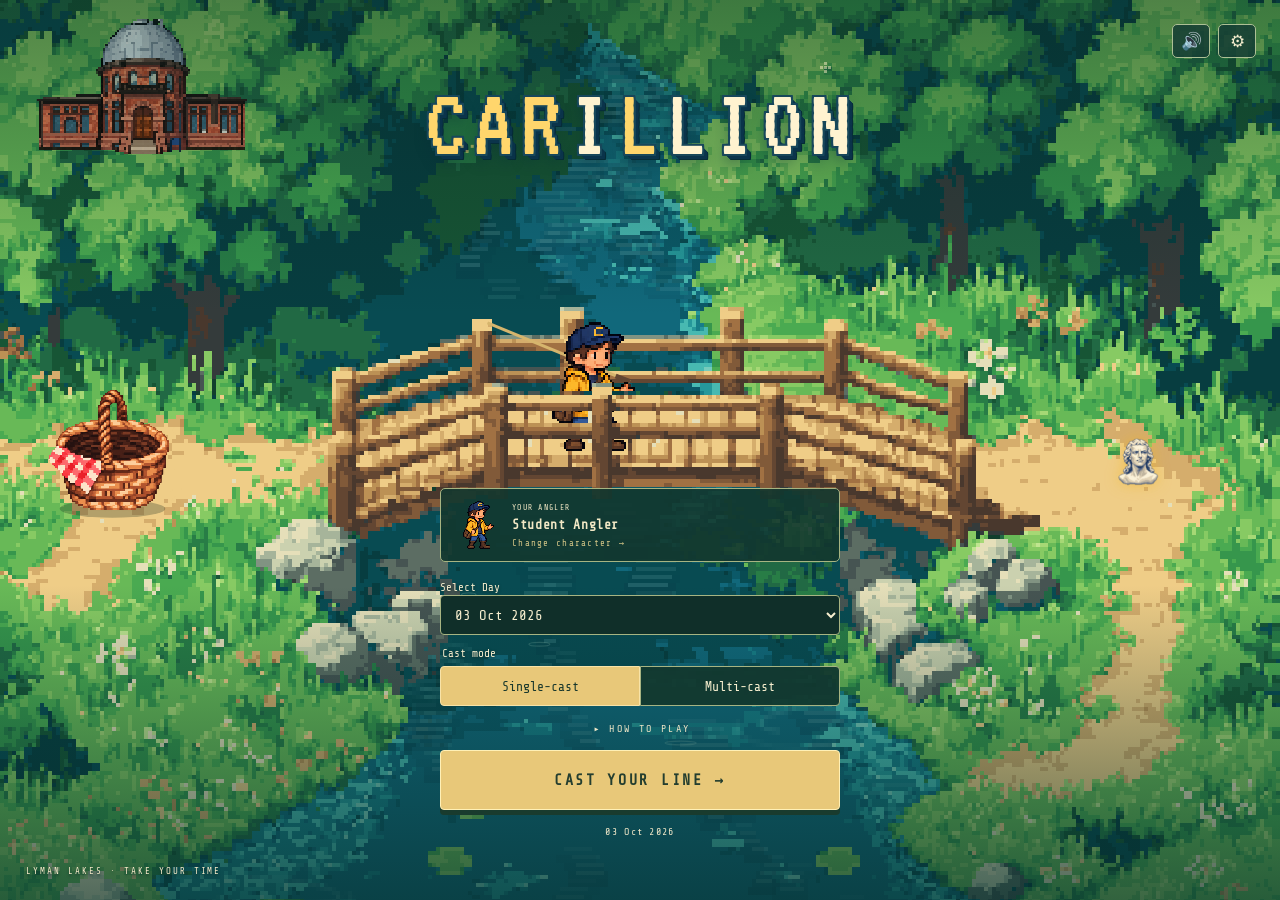
==== index.html @ 638fb5f3 "Add animated basket fishing flow This change reworks the fishing scene around bite timing, line tens" ====
<!doctype html>
<html lang="en">
<head>
<meta charset="utf-8"><meta name="viewport" content="width=device-width, initial-scale=1, interactive-widget=resizes-visual"><meta name="theme-color" content="#0B5091">
<title>CARILLION — the daily catch</title>
<link rel="stylesheet" href="game.css"><style>
.wordmark .carleton-letter{color:#F3B61D;text-shadow:5px 5px 0 #0B5091,-4px -3px 0 #0B5091,0 0 22px #F3B61D88}.wordmark .plain-letter{color:#f6f4e9;text-shadow:5px 5px 0 #0B5091,-4px -3px 0 #0B5091,0 0 16px #f6f4e955}
[data-rank=rank-10]{--rank-color:#8fa3c4}[data-rank=rank-15]{--rank-color:#ff9f43}[data-rank=rank-30]{--rank-color:#4de3ff}[data-rank=rank-60]{--rank-color:#ff5252}[data-rank=rank-85]{--rank-color:#9d7bff}[data-rank=rank-100]{--rank-color:#ffd166}[data-rank=rank-miss]{--rank-color:#3d4f6e}
#answerResult[data-rank] b,#answerResult[data-rank] strong{color:var(--rank-color);text-shadow:0 0 10px color-mix(in srgb,var(--rank-color) 40%,transparent)}.soft-fill[data-rank]{border-color:var(--rank-color)}.soft-fill[data-rank] b,.bank-answer[data-rank] em,.catch-points[data-rank]{color:var(--rank-color)}
.bearing [data-rank] b{color:var(--rank-color)}
.sinking-card{position:absolute;z-index:10;left:50%;top:29%;min-width:190px;max-width:min(70vw,380px);padding:15px 26px;background:linear-gradient(145deg,#13233bf8,#081425f8);border:2px solid var(--rank-color,#7feaff);box-shadow:5px 0 #07111f,-5px 0 #07111f,0 5px #07111f,0 -5px #07111f,0 0 18px color-mix(in srgb,var(--rank-color,#7feaff) 25%,transparent);color:var(--rank-color,#dff8ff);font-family:'VT323',monospace;font-size:clamp(25px,4vw,38px);line-height:1;text-align:center;letter-spacing:.06em;opacity:0;pointer-events:none;transform:translate(-50%,-25px);text-shadow:0 0 9px color-mix(in srgb,var(--rank-color,#7feaff) 45%,transparent)}.sinking-card:before{content:'';position:absolute;left:50%;bottom:100%;width:11px;height:11px;border:2px solid #b8e9fa99;border-radius:50%;box-shadow:-22px 20px 0 -2px #b8e9fa77,18px 30px 0 -3px #b8e9fa77,5px 53px 0 -2px #b8e9fa66,-15px 64px 0 -4px #b8e9fa66;animation:bubble-column 1.2s linear infinite}.sinking-card:after{content:'▼';font-size:.65em;margin-left:14px;vertical-align:12%}.sinking-card.sink{animation:answer-sinks var(--sink-duration,1.85s) cubic-bezier(.16,.7,.25,1) both}@keyframes answer-sinks{0%{opacity:0;transform:translate(-50%,-34px) scale(.94)}12%{opacity:1;transform:translate(-50%,-2px) scale(1)}75%{opacity:1;transform:translate(-50%,var(--sink-distance,34vh)) scale(.93)}100%{opacity:0;transform:translate(-50%,calc(var(--sink-distance,34vh) + 13vh)) scale(.86)}}@keyframes bubble-column{to{transform:translateY(-34px);opacity:.2}}
#gameUI{isolation:isolate}.hud-depth,.hud-score{background:linear-gradient(145deg,#102640ee,#07111fed);border-color:#2d5579;box-shadow:4px 0 #07111f,-4px 0 #07111f,0 4px #07111f,0 -4px #07111f,0 0 0 1px #4de3ff22}.hud-progress #steps{padding:4px 6px;background:#07111fa8;border:1px solid #203e5a}.hud-progress i{transition:background .25s,box-shadow .25s}.hud-progress i.done{box-shadow:0 0 9px #f3b61d88}.prompt-card{background:linear-gradient(145deg,#10243df5,#081321f5);border-color:#315473;box-shadow:6px 0 #07111f,-6px 0 #07111f,0 6px #07111f,0 -6px #07111f,0 0 0 1px #4de3ff22,0 14px 38px #02081299}.prompt-card:before{content:'';position:absolute;left:10%;right:10%;top:-2px;height:2px;background:linear-gradient(90deg,transparent,#4de3ff99,transparent)}.prompt-card:after{content:'';position:absolute;inset:0;pointer-events:none;background:repeating-linear-gradient(0deg,#ffffff05 0 1px,transparent 1px 4px)}.answer-dock{transition:opacity .22s ease,transform .22s ease}.answer-dock .answer input{transition:border-color .18s ease,box-shadow .18s ease}.answer-dock .answer input:focus{border-color:#4de3ff;box-shadow:0 5px #06101d,0 0 18px #4de3ff2b}.answer-dock .answer button,.descend-btn{transition:transform .15s ease,filter .15s ease,box-shadow .15s ease}.answer-dock .answer button:hover,.descend-btn:hover{filter:brightness(1.12);box-shadow:0 0 18px #4de3ff55}.answer-dock .answer button:active,.descend-btn:active{transform:translateY(3px)}.answer-result{filter:drop-shadow(0 12px 22px #020813aa)}
.descend-btn:active{transform:translate(-50%,3px)}.schiller-companion{position:absolute;z-index:80;left:72%;top:66%;width:48px;pointer-events:none;will-change:left,top,transform;transition:left 1.05s cubic-bezier(.18,.84,.22,1),top 1.05s cubic-bezier(.18,.84,.22,1),transform .22s ease;filter:drop-shadow(0 0 7px #f3b61d88)}.schiller-companion img{display:block;width:100%;height:auto;image-rendering:auto;animation:schiller-swim 2.4s ease-in-out infinite;transform-origin:center}.schiller-companion.darting{transition-duration:.56s;filter:drop-shadow(0 0 10px #4de3ffaa)}.schiller-companion.darting img{animation:schiller-dart .9s ease-out both}.schiller-companion.looping img{animation:schiller-loop 1.15s ease-in-out both}.schiller-companion.jetting img{animation:schiller-jet .9s ease-out both}@keyframes schiller-swim{0%,100%{transform:translateY(0) rotate(-4deg) scaleX(var(--schiller-facing,1))}25%{transform:translateY(-7px) rotate(2deg) scaleX(var(--schiller-facing,1)) scale(.96,1)}50%{transform:translateY(-2px) rotate(5deg) scaleX(var(--schiller-facing,1))}75%{transform:translateY(-9px) rotate(-2deg) scaleX(var(--schiller-facing,1)) scale(.97,1)}}@keyframes schiller-dart{0%{transform:translateX(0) scaleX(var(--schiller-facing,1)) rotate(0)}28%{transform:translateX(24px) scaleX(var(--schiller-facing,1)) rotate(7deg)}50%{transform:translateX(30px) scaleX(var(--schiller-facing,1)) scaleX(-1) rotate(-5deg)}78%{transform:translateX(-6px) scaleX(var(--schiller-facing,1)) scaleX(-1) rotate(3deg)}100%{transform:translateX(0) scaleX(var(--schiller-facing,1)) rotate(0)}}@keyframes schiller-loop{0%{transform:rotate(0) translateY(0) scale(1)}30%{transform:rotate(-140deg) translateY(-24px) scale(1.12)}60%{transform:rotate(-280deg) translateY(-10px) scale(1.16)}100%{transform:rotate(-360deg) translateY(0) scale(1)}}@keyframes schiller-jet{0%{transform:translateY(0) scale(1) rotate(0)}24%{transform:translateY(6px) scale(1.2,.76)}52%{transform:translateY(-34px) scale(.86,1.22) rotate(-7deg)}76%{transform:translateY(-14px) scale(1.04,.96) rotate(4deg)}100%{transform:translateY(0) scale(1) rotate(0)}}.depth-landing{position:absolute;z-index:36;inset:0;pointer-events:none;--line-y:48vh;--sink-to:30vh}.depth-landing .drop-line{position:absolute;left:50%;top:18vh;width:2px;height:calc(var(--line-y) - 18vh);background:linear-gradient(#bcecff33,var(--rank-color));transform-origin:top;opacity:.85}.depth-landing .landing-line{display:none;position:absolute;left:0;right:0;top:var(--line-y);height:2px;background:repeating-linear-gradient(90deg,var(--rank-color) 0 8px,transparent 8px 13px);box-shadow:0 0 13px color-mix(in srgb,var(--rank-color) 45%,transparent);transform-origin:center}.depth-landing .landing-line span{position:absolute;right:5%;bottom:8px;color:var(--rank-color);font-size:10px;letter-spacing:.2em;text-shadow:0 0 8px var(--rank-color)}.depth-landing .sinking-card{top:18vh;animation:none;opacity:0}.depth-landing.active .drop-line{animation:landing-drop-line 1.55s cubic-bezier(.42,0,.72,1) both}.depth-landing.active .landing-line{animation:landing-line-flash 1.75s ease-out both}.depth-landing.active .sinking-card{animation:landing-chip 1.55s cubic-bezier(.38,.02,.62,1) both}@keyframes landing-drop-line{0%{transform:scaleY(0);opacity:.15}82%,100%{transform:scaleY(1);opacity:.9}}@keyframes landing-chip{0%{opacity:0;transform:translate(-50%,-12px) rotate(-1.5deg) scale(.92)}10%{opacity:1;transform:translate(calc(-50% + 4px),4px) rotate(1deg) scale(1)}28%{transform:translate(calc(-50% - 7px),calc(var(--sink-to)*.22)) rotate(-1.2deg) scale(.995)}49%{transform:translate(calc(-50% + 6px),calc(var(--sink-to)*.48)) rotate(.8deg) scale(.985)}70%{transform:translate(calc(-50% - 3px),calc(var(--sink-to)*.72)) rotate(-.5deg) scale(.975)}88%{transform:translate(calc(-50% + 2px),calc(var(--sink-to) - 5px)) rotate(.25deg) scale(.968)}100%{opacity:1;transform:translate(-50%,var(--sink-to)) rotate(0) scale(.965)}}@keyframes landing-line-flash{0%,68%{opacity:.32;filter:brightness(1)}82%{opacity:1;filter:brightness(3)}100%{opacity:1;filter:brightness(1)}}@media(max-width:650px){.schiller-companion{width:40px}.depth-landing .landing-line span{right:3%;font-size:8px}}
</style><link rel="stylesheet" href="fishing.css?v=logo-3"></head>
<body><main class="game" id="game"><canvas class="pixel-scene" id="scene" aria-hidden="true"></canvas><svg class="campus-shore" id="campusShore" viewBox="0 0 1600 400" preserveAspectRatio="none" aria-hidden="true">
<defs><linearGradient id="stone" x2="0" y2="1"><stop stop-color="#c8c0ac"/><stop offset="1" stop-color="#8d8575"/></linearGradient><linearGradient id="brick" x2="0" y2="1"><stop stop-color="#80654c"/><stop offset="1" stop-color="#574235"/></linearGradient><linearGradient id="glass" x2="0" y2="1"><stop stop-color="#a8d2dc"/><stop offset="1" stop-color="#36586a"/></linearGradient></defs>
<!-- 1. Skinner Memorial Chapel, with the Carleton sign in front -->
<g id="skinner" stroke="#6d675d" stroke-width="3">
 <path fill="url(#stone)" d="M28 374V250h54V116h28V80h14V50h18v30h14v36h28v134h76v124z"/>
 <path fill="#a89f8c" d="M78 250h111v124H78zM184 278h76v96h-76z"/>
 <path fill="#817969" d="M82 116h18V91h10v25h54V91h10v25h18v30H82z"/>
 <path fill="#7d7463" d="M109 80h13V55h11v25h13v26h-37z"/>
 <path fill="#263d52" d="M104 158h22v75h-22zM142 158h22v75h-22zM113 286h34v88h-34zM45 286h20v56H45zM209 304h23v50h-23z"/>
 <path fill="#cfc7b6" d="M98 147h74v8H98zM23 368h244v9H23z"/>
 <path fill="none" d="M101 157q14-24 28 0M139 157q14-24 28 0M109 285q21-30 42 0"/>
</g>
<g id="carleton-sign" stroke="#8e887e" stroke-width="3">
 <path fill="#d7d2c6" d="M8 318h286v66H8z"/><path fill="#aaa397" d="M0 378h304v15H0z"/><path fill="#eeeae1" d="M20 330h262v38H20z"/>
 <text x="151" y="356" fill="#777a78" font-family="Georgia,serif" font-size="17" letter-spacing="2" text-anchor="middle">CARLETON COLLEGE</text>
</g>
<!-- 2. Goodsell Observatory: brick arches and paired domes -->
<g id="goodsell" stroke="#4d4036" stroke-width="3">
 <path fill="url(#brick)" d="M332 374V228h52V174h52v54h64v-78h64v78h34v146z"/>
 <path fill="#d8d0ba" d="M373 174q10-70 52 0zM492 150q14-94 64 0z"/>
 <path fill="#a9a18f" d="M381 163h46v11h-46zM500 139h56v11h-56z"/>
 <path fill="#2b4050" d="M354 272h26v67h-26zM402 270h28v69h-28zM469 264h30v75h-30zM525 252h26v87h-26z"/>
 <path fill="none" d="M351 271q16-30 32 0M399 269q17-31 34 0M466 263q18-33 36 0M522 251q16-31 32 0"/>
 <path fill="#c6bda7" d="M323 366h282v12H323zM345 226h226v9H345z"/>
</g>
<!-- 3. Lyman Lakes bridge -->
<g id="bridge" fill="none" stroke-linecap="square">
 <path stroke="#5b4c3e" stroke-width="18" d="M606 365Q780 260 960 365"/>
 <path stroke="#8b765f" stroke-width="6" d="M597 330Q780 214 969 330M598 365Q780 266 968 365"/>
 <path stroke="#6d5b49" stroke-width="5" d="M620 316l22 38m20-64 20 43m24-66 17 44m28-58 10 47m35-47-4 47m45-35-15 44m54-18-23 42m53-7-30 40"/>
 <path stroke="#40362e" stroke-width="12" d="M585 377h397M608 374v25M958 374v25"/>
</g>
<!-- 4. Goodhue Hall: low glass pavilion and rectangular residence wing, no spire -->
<g id="goodhue" stroke="#76766f" stroke-width="3">
 <path fill="#efeee7" d="M988 374V270h230v104z"/><path fill="#b8aa8c" d="M1218 374V210h126v164z"/>
 <path fill="#f7f5ec" d="M978 264h250v15H978z"/><path fill="#9b8e74" d="M1208 201h146v12h-146z"/>
 <g fill="url(#glass)"><path d="M1003 286h26v73h-26zM1043 286h26v73h-26zM1083 286h26v73h-26zM1123 286h26v73h-26zM1163 286h26v73h-26z"/></g>
 <g fill="none" stroke="#f0eee5" stroke-width="7"><path d="M995 280l21-25 21 25M1035 280l21-25 21 25M1075 280l21-25 21 25M1115 280l21-25 21 25M1155 280l21-25 21 25"/></g>
 <g fill="#385064"><path d="M1238 230h22v35h-22zM1281 230h22v35h-22zM1238 282h22v35h-22zM1281 282h22v35h-22zM1238 334h22v31h-22zM1281 334h22v31h-22z"/></g>
 <path fill="#d9d5c9" d="M972 368h382v12H972z"/>
</g>
<!-- 5. Cowling Arboretum -->
<g id="arb" stroke="#3f4435" stroke-width="5">
 <path fill="#405a3b" d="M1350 374v-92l22-28 18 12 17-44 29 19 24-61 34 36 23-29 24 40 29-22 30 45v124z"/>
 <path fill="#587347" d="M1340 300l33-61 30 22 28-72 32 37 30-82 39 73 26-43 36 78 26-17v139h-260z" opacity=".9"/>
 <path d="M1390 248v126M1457 206v168M1525 207v167M1570 250v124"/>
 <path fill="#2f4935" stroke="none" d="M1335 366h265v20h-265z"/>
</g>
</svg><div class="depth-guides" id="depthGuides" aria-hidden="true"><div class="depth-guide" data-meters="100" style="--guide-color:#8fa3c4"><span>NEW STUDENT · 10</span></div><div class="depth-guide" data-meters="150" style="--guide-color:#ff9f43"><span>QUIRKY · 15</span></div><div class="depth-guide" data-meters="300" style="--guide-color:#4de3ff"><span>CUM LAUDE · 30</span></div><div class="depth-guide" data-meters="600" style="--guide-color:#ff5252"><span>MAGNA CUM LAUDE · 60</span></div><div class="depth-guide" data-meters="850" style="--guide-color:#9d7bff"><span>SUMMA CUM LAUDE · 85</span></div><div class="depth-guide" data-meters="1000" style="--guide-color:#ffd166"><span>CARILLIONAIRE · 100</span></div></div><div class="schiller-companion" id="schillerCompanion" aria-hidden="true"><img src="assets/schiller-sprite.png" alt=""></div>
<div class="sky"><span class="sun"></span><span class="cloud"></span><span class="cloud c2"></span></div>
<div class="wordmark" role="img" aria-label="CARILLION"><span class="logo-type"><span class="logo-letter carleton-letter" data-letter="C" style="--letter:0" aria-hidden="true">C</span><span class="logo-letter carleton-letter" data-letter="A" style="--letter:1" aria-hidden="true">A</span><span class="logo-letter carleton-letter" data-letter="R" style="--letter:2" aria-hidden="true">R</span><span class="logo-letter plain-letter" data-letter="I" style="--letter:3" aria-hidden="true">I</span><span class="logo-letter carleton-letter" data-letter="L" style="--letter:4" aria-hidden="true">L</span><span class="logo-letter plain-letter" data-letter="L" style="--letter:5" aria-hidden="true">L</span><span class="logo-letter plain-letter" data-letter="I" style="--letter:6" aria-hidden="true">I</span><span class="logo-letter plain-letter" data-letter="O" style="--letter:7" aria-hidden="true">O</span><span class="logo-letter plain-letter" data-letter="N" style="--letter:8" aria-hidden="true">N</span></span></div>
<div class="horizon"></div><div class="boat"></div><div class="water"><div class="waterline"></div><i class="fish f1"></i><i class="fish f2"></i><i class="fish f3"></i><div class="depth-ruler"></div></div><div class="krill" id="krill">♆</div><div class="depth-label"><b>DEPTH</b><br><span id="depth">0m</span><br><span id="zone">SURFACE</span><br><br><b>SCORE</b><br><span id="score">0</span></div>
<div class="controls-top"><div class="icon-stack"><button class="icon" id="soundBtn" aria-label="Toggle sound">🔊</button><button class="icon" data-modal="settings" aria-label="Open settings">⚙</button></div></div>

<section id="gameUI" class="hidden" aria-live="polite"><div class="hud"><div class="hud-depth"><small>FISH</small><b id="hudDepth">0m</b></div><div class="hud-progress"><div id="steps"></div><small id="stepLabel">PROMPT 1 OF 7</small></div><div class="hud-score"><small>SCORE</small><b id="hudScore">0</b></div></div><div class="prompt-card"><small id="promptIndex">PROMPT 1 OF 7</small><p id="promptText"></p><div class="rarity">Rarity is revealed when your fish breaks the surface.</div></div><div class="depth-landing hidden" id="depthLanding"><i class="drop-line"></i><div class="landing-line"><span id="landingTier"></span></div><div class="sinking-card" id="sinkingCard"></div></div><div class="answer-result hidden" id="answerResult"><div class="bubble-pop"><i></i><i></i><i></i></div><b id="answerTier"></b><p id="acceptedAnswer"></p><strong id="answerPoints"></strong><small id="answerNote"></small></div><div class="soft-fill hidden" id="softFill"></div><div class="input-feedback hidden" id="inputFeedback"></div><div class="descend-note hidden" id="descendNote">DESCENDING…</div><div class="answer-dock" id="answer-dock"><div class="timer-dial"><span id="countdown">25</span></div><form class="answer" id="answerForm"><input id="answerInput" autocomplete="off" placeholder="Type one answer…" maxlength="40" required><button>CAST</button></form></div><button class="descend-btn hidden" id="descendBtn">DESCEND ▼</button></section>
<section class="summary-screen hidden" id="summaryScreen" aria-label="Dive summary"><div class="summary-wrap"><header class="summary-head"><div><div class="summary-brand">CARILLION</div><small class="summary-kicker" id="summaryDive">DAILY DIVE COMPLETE</small><div class="summary-total" id="summaryScore">0</div><div class="summary-depth" id="summaryDepth">0m</div></div><div class="score-position"><small>YOUR SCORE · OUT OF THE CURATED SET MAXIMUM</small><div class="score-track"><i id="scoreTrackFill" style="width:0%"></i></div><small id="scorePositionText">0 / 700 points</small></div></header><section class="summary-section"><h2>THE BEARING</h2><div class="bearing"><span><b>0–150m</b>New Student</span><span><b>151–250m</b>Cum Laude</span><span><b>251–350m</b>Rare</span><span><b>351–449m</b>Summa Cum Laude</span><span><b>450m+</b>Carillionaire</span></div></section><section class="summary-section"><h2>THE CATCH · TAP A ROUND FOR EVERY ANSWER</h2><div class="catch-list" id="catchList"></div></section><div class="summary-actions"><button id="playAgain">FISH AGAIN</button></div></div></section><section class="bottom" id="home"><button class="how" id="howBtn">▸ HOW TO PLAY</button><a class="privacy" href="#" data-toast="Privacy choices">Privacy</a><button class="begin" id="begin">CAST YOUR LINE →</button><div class="bottomrow"><span>DAILY CATCH № 74</span><div class="bottomnav"></div></div></section>
<div class="modal" id="modal"><section class="dialog"><button class="close" id="close" aria-label="Close">×</button><div id="dialogContent"></div></section></div><div class="toast" id="toast"></div>
<div class="fishing-caption">LYMAN LAKES · TAKE YOUR TIME</div></main><script src="questions-days.js?v=days-1"></script>
<script src="game-core.js"></script>
<script src="game-ui.js"></script><script src="fishing-sprites.js?v=bridge-5"></script><script src="fishing.js?v=bridge-2"></script><script src="fishing-game.js?v=days-1"></script></body></html>
---- game.css ----
@import url('https://fonts.googleapis.com/css2?family=Share+Tech+Mono&family=VT323&display=swap');
:root{--night:#07111f;--deep:#0b1b32;--ocean:#0B5091;--ice:#F3B61D;--pink:#0B5091;--white:#f6f4e9;--muted:#a6b6ca;--carleton-blue:#0B5091;--carleton-maize:#F3B61D}*{box-sizing:border-box}html,body{height:100%;margin:0}body{overflow:hidden;background:var(--night);color:var(--white);font-family:'Share Tech Mono',monospace;letter-spacing:.08em}.game{height:100dvh;min-height:620px;position:relative;overflow:hidden;background:linear-gradient(#9edcf0 0%,#d0f4f8 54%,#f3fbf8 57%,#234c78 58%,#102d51 75%,#091629 100%)}.sky{position:absolute;inset:0 0 43%;overflow:hidden;background:linear-gradient(180deg,#77c2dc 0%,#bdeaf2 86%,#eff9f7 100%)}.sky:after{content:"";position:absolute;inset:0;background:repeating-linear-gradient(0deg,#163b5a12 0 1px,transparent 1px 4px);pointer-events:none}.sun{position:absolute;width:76px;height:76px;border-radius:50%;top:24%;right:15%;background:#ffe6a2;box-shadow:0 0 25px #ffe6a288,0 0 0 12px #ffe6a222}.cloud{position:absolute;width:150px;height:34px;background:#f7ffff;top:36%;left:12%;opacity:.92;image-rendering:pixelated;filter:drop-shadow(18px -17px 0 #fff) drop-shadow(45px 3px 0 #f9ffff)}.cloud.c2{left:auto;right:5%;top:56%;transform:scale(.65)}.wordmark{position:absolute;z-index:2;top:20%;width:100%;text-align:center;font-family:'VT323',monospace;font-size:clamp(68px,12vw,124px);line-height:.85;letter-spacing:.13em;color:#F3B61D;text-shadow:5px 5px 0 #0B5091,-4px -3px 0 #0B5091,0 0 22px #F3B61D88}.tagline{position:absolute;top:34%;width:100%;text-align:center;color:#2199b5;font-size:clamp(11px,1.6vw,16px);letter-spacing:.55em;font-weight:bold}.subline{position:absolute;top:41%;width:100%;text-align:center;color:#426783;font-size:12px;letter-spacing:.15em}.horizon{position:absolute;top:56.2%;left:-3%;width:106%;height:26px;background:#234c78;clip-path:polygon(0 42%,10% 48%,22% 35%,36% 47%,49% 43%,63% 51%,78% 34%,90% 43%,100% 38%,100% 100%,0 100%);z-index:2}.water{position:absolute;top:58%;bottom:0;width:100%;background:linear-gradient(180deg,#234c78 0,#173c66 27%,#102b4c 64%,#081425 100%);overflow:hidden}.water:before{content:"";position:absolute;inset:0;background-image:radial-gradient(#d7f5ff88 1px,transparent 1.6px),radial-gradient(#93b7d755 1px,transparent 1.6px);background-size:113px 91px,173px 137px;background-position:20px 18px,71px 52px;opacity:.48;animation:drift 15s linear infinite}@keyframes drift{to{background-position:120px 118px,0 0}}.waterline{position:absolute;inset:0;background:repeating-linear-gradient(0deg,transparent 0 7px,#b7e9ff0c 8px 9px)}.depth-ruler{position:absolute;right:14px;top:10px;bottom:18%;width:16px;border-right:2px solid #a9c9e850;z-index:3}.depth-ruler:before{content:"";position:absolute;right:0;top:0;bottom:0;width:8px;background:repeating-linear-gradient(0deg,#bdd9ef80 0 1px,transparent 1px 22px)}.fish{position:absolute;height:7px;width:17px;background:#071322;border-radius:50%;opacity:.85;animation:swim 11s linear infinite}.fish:after{content:"";position:absolute;left:-5px;top:1px;border-top:3px solid transparent;border-bottom:3px solid transparent;border-right:5px solid #071322}.f1{top:40%;left:-4%;animation-delay:-3s}.f2{top:56%;left:-5%;animation-delay:-8s;transform:scale(.7)}.f3{top:72%;left:-4%;animation-delay:-5s;transform:scale(1.15)}@keyframes swim{to{left:105%}}.boat{position:absolute;z-index:4;top:51%;left:25%;width:83px;height:19px;background:#152238;clip-path:polygon(0 55%,100% 55%,84% 100%,12% 100%)}.boat:before{content:"";position:absolute;width:4px;height:45px;background:#152238;left:45px;top:-31px;box-shadow:-13px 22px 0 -1px #152238,13px 22px 0 -1px #152238}.boat:after{content:"";position:absolute;left:47px;top:-30px;width:24px;height:17px;background:#F3B61D;clip-path:polygon(0 0,100% 50%,0 100%)}.krill{position:absolute;z-index:4;top:67%;left:70%;font-size:30px;color:#F3B61D;text-shadow:0 0 9px #F3B61D;animation:bob 2s ease-in-out infinite}@keyframes bob{50%{transform:translateY(-9px) rotate(10deg)}}.depth-label{position:absolute;right:3%;top:63%;z-index:4;font-size:10px;color:#c1d8ec;line-height:1.9;text-align:right}.controls-top{position:absolute;top:6%;left:2.5%;right:2.5%;z-index:12;display:flex;justify-content:space-between}.icon-stack{display:grid;gap:5px}.icon{width:38px;height:34px;background:#101d30cc;border:1px solid #7f9bb5;color:#b8d7e9;font-size:17px;cursor:pointer;box-shadow:2px 2px 0 #0b1928}.icon:hover{color:white;border-color:var(--ice)}.bottom{position:absolute;z-index:8;bottom:10%;left:50%;transform:translateX(-50%);width:min(580px,78vw)}.how{margin:0 0 18px 4px;background:none;border:0;color:#aac7dc;font:inherit;font-size:10px;letter-spacing:.24em;cursor:pointer}.privacy{display:block;color:#bdd9e8;font-size:10px;margin:0 0 8px 5px;text-decoration:underline}.begin{height:72px;width:100%;border:3px solid var(--ice);background:#101d31ed;box-shadow:inset 0 0 0 3px #253d59;color:#e4f8ff;font:inherit;font-size:clamp(15px,2vw,21px);letter-spacing:.28em;font-weight:bold;cursor:pointer;transition:.2s}.begin:hover{background:#183350;box-shadow:0 0 20px #51dff266,inset 0 0 0 3px #253d59;transform:translateY(-2px)}.bottomrow{display:flex;justify-content:space-between;align-items:center;margin-top:8px;color:#829cb6;font-size:10px}.bottomnav{display:flex;gap:8px}.bottomnav button{padding:9px 13px;border:1px solid #304662;background:#101d31;color:#abc2d5;font:inherit;font-size:9px;letter-spacing:.15em;cursor:pointer}.bottomnav button:hover{border-color:var(--ice);color:white}.modal{position:absolute;z-index:20;inset:0;background:#050b16d9;display:none;place-items:center;padding:18px}.modal.open{display:grid}.dialog{position:relative;width:min(500px,100%);border:2px solid #78def0;background:#0b1b30;box-shadow:0 0 30px #40cce833;padding:28px;color:#d9f6ff}.dialog h2{margin:0 35px 14px 0;font-family:'VT323',monospace;font-size:36px;color:#89eaff;letter-spacing:.13em}.dialog p{font-size:13px;line-height:1.75;color:#b1c7d8;letter-spacing:.04em}.close{position:absolute;right:14px;top:12px;background:none;border:0;color:#b5d4e6;font-size:24px;cursor:pointer}.question{font-size:21px!important;color:#effcff!important;margin:10px 0 20px!important}.answer{display:flex;gap:8px}.answer input{width:100%;background:#081322;border:1px solid #46647d;color:white;padding:13px;font:inherit;letter-spacing:.05em;outline:none}.answer input:focus{border-color:var(--ice)}.answer button,.action{background:var(--ice);color:#071522;border:0;padding:0 18px;font:inherit;font-size:12px;font-weight:bold;letter-spacing:.1em;cursor:pointer;min-height:44px}.progress{font-size:10px;color:#819db6;margin-top:17px}.feedback{min-height:20px;color:#ff85a4;font-size:12px;margin-top:10px}.menu{display:none;position:absolute;z-index:11;top:calc(6% + 40px);left:2.5%;width:min(280px,90vw);background:#091629f2;border:1px solid #6d8fa9;padding:18px}.menu.open{display:block}.menu h2{font-family:'VT323';font-size:28px;color:var(--ice);margin:0 0 12px}.menu a,.menu button{display:block;padding:11px 4px;border:0;border-top:1px solid #253b52;background:transparent;color:#d3e8f2;text-decoration:none;font:inherit;font-size:11px;letter-spacing:.12em;text-align:left;width:100%;cursor:pointer}.menu a:hover,.menu button:hover{color:var(--ice)}.toast{position:absolute;z-index:30;left:50%;top:13%;transform:translate(-50%,-10px);opacity:0;transition:.25s;background:#0a192d;border:1px solid var(--ice);padding:12px 20px;font-size:11px;color:#dbfaff;pointer-events:none}.toast.show{opacity:1;transform:translate(-50%,0)}.hidden{display:none!important}
@media(max-width:600px){.game{min-height:590px}.sky{bottom:45%}.wordmark{top:23%;font-size:65px;letter-spacing:.09em}.tagline{top:35%;letter-spacing:.36em;font-size:11px}.subline{top:42%;font-size:9px}.sun{width:52px;height:52px;right:10%}.cloud{transform:scale(.7);left:4%}.cloud.c2{right:-6%}.boat{left:20%;transform:scale(.75);transform-origin:left}.bottom{width:88vw;bottom:7%}.begin{height:64px;letter-spacing:.16em}.bottomrow{align-items:flex-start}.bottomnav{gap:4px}.bottomnav button{padding:9px 7px;font-size:8px}.depth-label{right:5%;font-size:8px}.depth-ruler{right:8px}.controls-top{top:3%}.icon{width:34px;height:31px}.dialog{padding:22px}.question{font-size:18px!important}}
.pixel-scene{position:absolute;inset:0;width:100%;height:100%;z-index:0;image-rendering:pixelated;pointer-events:none}.sky,.horizon,.water,.boat,.krill{visibility:hidden}.wordmark{top:10.5%;font-size:clamp(68px,10vw,112px);z-index:3}.tagline{top:27%;z-index:3}.subline{top:34%;z-index:3}.bottom{z-index:8}.depth-label{z-index:4}
@media(max-aspect-ratio:5/4){.wordmark{top:23%;font-size:clamp(65px,12vw,100px)}.tagline{top:35%}.subline{top:42%}}
.wordmark{top:23%;font-size:clamp(65px,12vw,100px)}.tagline{top:35%}.subline{top:42%}@media(min-aspect-ratio:5/4){.wordmark{top:10.5%;font-size:clamp(68px,10vw,112px)}.tagline{top:27%}.subline{top:34%}}
#gameUI{position:absolute;z-index:7;inset:0;pointer-events:none}.hud{position:absolute;top:1.2%;left:50%;transform:translateX(-50%);width:min(700px,58vw);display:flex;align-items:flex-start;justify-content:space-between}.hud-depth,.hud-score{width:120px;height:63px;padding:12px 15px;background:#081323ed;box-shadow:4px 0 #081323,-4px 0 #081323,0 4px #081323,0 -4px #081323;border:2px solid #172941;display:flex;flex-direction:column;gap:4px}.hud-score{text-align:right}.hud small{color:#89a0b7;font-size:8px;letter-spacing:.34em}.hud b{font-family:'VT323',monospace;font-size:24px;color:#7feaff;line-height:1}.hud-score b{color:#F3B61D}.hud-progress{padding-top:12px;text-align:center}.hud-progress #steps{display:flex;gap:3px}.hud-progress i{width:15px;height:12px;background:#101a29;border:2px solid #0a1220;box-shadow:0 0 0 1px #42526a}.hud-progress i.done{background:#F3B61D}.hud-progress small{display:block;margin-top:7px;font-size:7px;letter-spacing:.24em}.prompt-card{position:absolute;left:50%;top:25%;transform:translateX(-50%);width:min(480px,78vw);min-height:178px;padding:26px 24px 20px;background:linear-gradient(145deg,#0c1728f2,#111a2cf2);border:2px solid #1e3048;box-shadow:5px 0 #0a1424,-5px 0 #0a1424,0 5px #0a1424,0 -5px #0a1424,0 0 0 1px #263a50;animation:card-arrive .42s cubic-bezier(.2,.85,.25,1) both;pointer-events:auto}.prompt-card small{color:#F3B61D;font-size:9px;letter-spacing:.38em}.prompt-card p{margin:15px 0 10px;font-family:'VT323',monospace;font-size:clamp(25px,3vw,34px);letter-spacing:.045em;line-height:1.05;color:#e4f5ff}.rarity{color:#90a8c0;font-size:9px;letter-spacing:.18em}.answer-dock{position:absolute;bottom:13.8%;left:50%;transform:translateX(-50%);width:min(610px,77vw);display:flex;align-items:center;gap:12px;pointer-events:auto}.answer-dock .answer{flex:1}.timer-dial{width:60px;height:60px;border:2px solid #283b52;border-radius:50%;display:grid;place-items:center;background:#0a1425;color:#8aeaff;font-family:'VT323';font-size:24px;box-shadow:inset 0 0 0 4px #111e31,0 0 0 2px #060e1a;position:relative}.timer-dial:before{content:"";position:absolute;inset:-4px;border:2px solid #53d9f0;border-left-color:#53d9f033;border-bottom-color:#53d9f033;border-radius:50%;animation:timer-spin 25s linear infinite}.answer-dock .answer input{height:60px;border:2px solid #7591aa;background:#0b1629;color:#ecfaff;padding:0 14px;font-family:'VT323',monospace;font-size:21px;box-shadow:0 5px #06101d}.answer-dock .answer input::placeholder{color:#8093a8}.answer-dock .answer button{height:56px;min-height:56px;width:78px;background:#F3B61D;color:#091321;letter-spacing:.22em;border:2px solid #151e30;box-shadow:0 4px #060c18}.playing .wordmark,.playing .tagline,.playing .subline,#home{transition:opacity .2s}.playing .wordmark,.playing .tagline,.playing .subline,.playing #home{opacity:0;visibility:hidden;transition:opacity .25s,visibility .25s}.playing #home{display:flex;pointer-events:none}.playing .icon-stack button[data-modal]{display:none}.playing .answer-dock .answer button:hover{background:#FFD45E}@keyframes card-arrive{from{opacity:0;transform:translate(-50%,18px) scale(.97)}to{opacity:1;transform:translate(-50%,0) scale(1)}}@keyframes timer-spin{to{transform:rotate(360deg)}}
@media(max-width:650px){.hud{width:90vw;top:2%}.hud-depth,.hud-score{width:78px;height:48px;padding:8px}.hud small{font-size:7px}.hud b{font-size:20px}.hud-progress{padding-top:9px}.hud-progress i{width:11px;height:9px}.hud-progress small{font-size:6px}.prompt-card{top:30%;width:82vw;min-height:150px;padding:21px 18px}.prompt-card p{font-size:28px}.answer-dock{width:88vw;bottom:12%;gap:7px}.timer-dial{width:48px;height:48px;font-size:21px}.answer-dock .answer{gap:6px}.answer-dock .answer input{height:54px;font-size:19px;padding:0 9px;min-width:0}.answer-dock .answer button{width:59px;height:51px;min-height:51px;font-size:10px}.playing .controls-top{top:10%}}
.answer-result{position:absolute;left:50%;top:40%;transform:translate(-50%,-50%);width:min(520px,84vw);text-align:center;color:#d8ecf8;pointer-events:none;animation:result-in .45s ease-out both}.answer-result b{display:block;color:#bacbdf;font-size:clamp(19px,3vw,28px);letter-spacing:.25em}.answer-result p{margin:18px 0 9px;font-family:'VT323',monospace;font-size:19px;color:#eaf6ff}.answer-result strong{display:block;font-family:'VT323',monospace;font-size:19px;letter-spacing:.08em}.answer-result small{display:block;margin-top:16px;color:#9cb3c9;font-size:10px;letter-spacing:.2em}.bubble-pop{height:54px;position:relative;margin-bottom:8px}.bubble-pop i{position:absolute;left:calc(50% - 10px);bottom:3px;width:23px;height:23px;border:2px solid #ccf8ff;border-radius:50%;box-shadow:inset -4px -3px 0 #74cbe755,0 0 8px #c5f7ff88;animation:bubble-rise 1.2s ease-out infinite}.bubble-pop i:nth-child(2){width:12px;height:12px;left:calc(50% + 13px);animation-delay:.16s}.bubble-pop i:nth-child(3){width:9px;height:9px;left:calc(50% + 23px);animation-delay:.33s}.soft-fill,.input-feedback{position:absolute;left:50%;transform:translateX(-50%);width:min(570px,78vw);padding:13px 18px;background:#081321f2;box-shadow:4px 0 #07101e,-4px 0 #07101e;text-align:center;pointer-events:none;animation:result-in .25s ease-out both}.soft-fill{bottom:27%;border:2px solid #49d7ec;color:#d7f5ff;font-size:11px;line-height:1.7;letter-spacing:.13em}.soft-fill b{color:#55e7f4;font-family:'VT323',monospace;font-size:20px;font-weight:normal}.soft-fill small{display:block;color:#9fb7ca;font-size:9px;letter-spacing:.16em}.input-feedback{bottom:25%;padding:5px 12px;background:transparent;box-shadow:none;color:#ffb565;font-size:11px;letter-spacing:.12em}.descend-note{position:absolute;top:44%;left:50%;transform:translate(-50%,-50%);color:#bce6f4;font-family:'VT323',monospace;font-size:22px;letter-spacing:.35em;animation:descend-pulse .55s ease-in-out infinite alternate}.descend-btn{position:absolute;left:50%;bottom:15.5%;transform:translateX(-50%);height:64px;min-width:190px;border:3px solid var(--ice);box-shadow:inset 0 0 0 3px #253d59;background:#101d31;color:#e4f8ff;font:inherit;font-size:15px;letter-spacing:.25em;cursor:pointer;pointer-events:auto}.descend-btn:hover{background:#183350;box-shadow:0 0 22px #51dff266,inset 0 0 0 3px #253d59}.playing .water-glow{opacity:.75}@keyframes bubble-rise{0%{transform:translateY(16px) scale(.65);opacity:0}25%{opacity:1}100%{transform:translateY(-24px) scale(1.05);opacity:0}}@keyframes result-in{from{opacity:0;transform:translate(-50%,-42%)}to{opacity:1;transform:translate(-50%,-50%)}}@keyframes descend-pulse{to{opacity:.45;transform:translate(-50%,-56%)}}@media(max-width:650px){.answer-result{top:40%;width:90vw}.answer-result b{font-size:19px}.answer-result small{font-size:8px}.soft-fill,.input-feedback{width:88vw}.soft-fill{bottom:25%;padding:10px;font-size:9px}.soft-fill b{font-size:17px}.input-feedback{bottom:23%;font-size:9px}.descend-btn{bottom:11%;height:58px}}

.summary-screen{position:absolute;z-index:10;inset:3% 0 0;overflow:auto;background:linear-gradient(180deg,#07111fe9,#07111ff5);padding:20px 20px 50px;color:#e7eef7;scrollbar-color:#F3B61D #101b2c}.summary-screen.hidden{display:none}.summary-wrap{width:min(760px,94vw);margin:0 auto}.summary-head{display:flex;align-items:flex-start;justify-content:space-between;gap:24px;border-bottom:1px solid #29415d;padding:16px 0 20px}.summary-brand{font-family:'VT323',monospace;font-size:26px;letter-spacing:.14em;color:#F3B61D;text-shadow:2px 2px 0 #0B5091}.summary-kicker,.summary-label{font-size:9px;color:#94abc3;letter-spacing:.28em}.summary-total{font-family:'VT323',monospace;font-size:68px;line-height:1;color:#F3B61D}.summary-depth{font-family:'VT323',monospace;color:#a9c9e5;font-size:19px}.score-position{min-width:220px;max-width:360px;flex:1;margin-top:18px}.score-position small{display:block;color:#91a9c3;font-size:9px;letter-spacing:.16em;margin-bottom:8px}.score-track{height:12px;border:1px solid #42607e;background:#101b2b;padding:2px}.score-track i{display:block;height:100%;background:linear-gradient(90deg,#0B5091,#F3B61D);box-shadow:0 0 9px #F3B61D66}.summary-section{margin:22px 0}.summary-section h2{font-family:'VT323',monospace;font-size:22px;letter-spacing:.18em;color:#dce9f5;margin:0 0 12px}.dive-log{display:grid;gap:6px}.log-row{display:grid;grid-template-columns:30px 1fr auto;align-items:center;gap:12px;background:#0c1828;border:1px solid #1d3047;padding:9px 11px}.log-row b{font-family:'VT323',monospace;color:#F3B61D;font-size:18px}.log-row small{color:#9bb1c7;font-size:9px}.bearing{display:grid;grid-template-columns:repeat(6,1fr);gap:5px}.bearing span{border-top:2px solid #31516f;padding-top:7px;font-size:8px;line-height:1.5;color:#9eb2c8}.bearing b{display:block;color:#F3B61D;font-size:9px}.catch-list{display:grid;gap:8px}.catch-row{background:#0b1727;border:1px solid #273d56}.catch-row>summary{list-style:none;cursor:pointer;display:grid;grid-template-columns:25px minmax(0,1fr) auto auto;gap:10px;align-items:center;padding:13px}.catch-row>summary::-webkit-details-marker{display:none}.catch-row>summary:hover{background:#10223a}.catch-number{font-family:'VT323',monospace;color:#F3B61D;font-size:18px}.catch-question{font-size:10px;letter-spacing:.08em;color:#d2e2f1}.catch-answer{font-family:'VT323',monospace;font-size:17px;color:#eff7ff}.catch-points{font-family:'VT323',monospace;color:#F3B61D;font-size:18px;white-space:nowrap}.catch-body{border-top:1px solid #20364f;padding:12px 14px 16px}.distribution{display:flex;flex-wrap:wrap;gap:6px;margin-bottom:12px}.distribution span{font-size:8px;color:#b8c8d7;border:1px solid #2a4058;padding:4px 6px}.distribution b{color:#F3B61D}.round-tidbit{display:block;margin:0 0 10px;padding:8px 10px;border-left:2px solid #F3B61D;background:#101d30;color:#c8d8e7;font-size:9px;line-height:1.5}.answer-bank{max-height:300px;overflow:auto;border:1px solid #172b41;background:#081321;padding:4px 10px;scrollbar-color:#F3B61D #0b1727}.bank-answer{display:grid;grid-template-columns:1fr auto;gap:10px;padding:6px 0;border-bottom:1px solid #14263a;font-size:10px;color:#d2deea}.bank-answer:last-child{border-bottom:0}.bank-answer em{font-style:normal;color:#F3B61D;white-space:nowrap}.bank-answer small{grid-column:1/-1;color:#8da5bd;font-size:9px}.source-note{display:block;margin-top:10px;color:#91a9c3;font-size:9px;line-height:1.5;letter-spacing:.05em}.source-note a{color:#F3B61D}.summary-actions{display:flex;justify-content:center;margin:26px auto}.summary-actions button{min-width:210px;height:52px;background:#F3B61D;color:#081322;border:2px solid #f9d675;font:inherit;font-weight:bold;letter-spacing:.22em;cursor:pointer;box-shadow:0 4px #0B5091}.summary-actions button:hover{background:#ffcf4d}@media(max-width:620px){.summary-screen{padding:12px 10px 40px;inset:1% 0 0}.summary-head{gap:10px}.summary-total{font-size:54px}.score-position{min-width:135px}.bearing{grid-template-columns:repeat(2,1fr)}.catch-row>summary{grid-template-columns:20px minmax(0,1fr) auto;gap:7px;padding:10px}.catch-question{font-size:8px}.catch-answer{grid-column:2;font-size:15px}.catch-points{grid-column:3;grid-row:1/3}.catch-number{grid-row:1/3}}

.depth-guides{position:absolute;z-index:2;inset:0;overflow:hidden;pointer-events:none;opacity:0;transition:opacity .25s}.depth-guides.reveal{opacity:1}.depth-guide{position:absolute;left:0;right:0;height:1px;transition:opacity .25s,filter .25s;background:repeating-linear-gradient(90deg,var(--guide-color) 0 8px,transparent 8px 14px);color:var(--guide-color);will-change:top}.depth-guides.reveal .depth-guide{opacity:.22;filter:blur(1.4px)}.depth-guides.reveal .depth-guide.active{opacity:1;filter:none}.depth-guides.reveal .depth-guide.active span{filter:none}.depth-guide span{position:absolute;right:4%;bottom:8px;padding:2px 5px;background:#07111fcc;font-size:10px;font-weight:bold;letter-spacing:.2em;line-height:1;text-shadow:0 1px #020812}.depth-guide.offscreen{display:none}@media(max-width:650px){.depth-guide span{right:5%;font-size:8px;letter-spacing:.12em}}

.campus-shore{position:absolute;z-index:1;left:0;top:18vh;width:100%;height:38vh;pointer-events:none;will-change:transform,opacity;filter:drop-shadow(0 2px 0 #263d3f);shape-rendering:geometricPrecision}.campus-shore text{paint-order:stroke;stroke:#eeeae1;stroke-width:1px}@media(max-width:650px){.campus-shore{width:125%;left:-12.5%}}
---- fishing.css ----
/* Fixed bridge composition; the reference is always scaled proportionally. */
:root{--ice:#e8c879;--white:#f7efcf}
body{position:fixed;inset:0;overscroll-behavior:none}
.game{position:fixed;top:var(--viewport-top,0px);left:0;width:100%;height:var(--game-height,100dvh);min-height:0;background:#133c36}
.pixel-scene{image-rendering:pixelated}
.campus-shore,.depth-guides,.depth-label,.depth-landing{display:none!important}
.game:after{content:'';position:absolute;inset:0;pointer-events:none;background:linear-gradient(#08282170,transparent 35%,transparent 65%,#062d2ba8);z-index:1}
.wordmark{top:8%;font-size:clamp(56px,8vw,106px);color:#fff0b6;text-shadow:3px 4px #233e28;letter-spacing:.1em}
.tagline{top:21%;color:#f1eacb;letter-spacing:.4em}.subline{top:26%;color:#e1edcf;letter-spacing:.1em}
.controls-top{top:24px;left:24px;right:24px}.icon{background:#163f34de;border-color:#adc095;color:#f4edce;box-shadow:none;border-radius:5px}.icon-stack{display:flex;gap:8px}
.bottom{bottom:7%;width:min(400px,85vw);text-align:center}.begin{height:60px;background:#e8c879;color:#243e2f;border:1px solid #fff0b6;box-shadow:0 5px #193b2e;font-size:15px;letter-spacing:.18em;border-radius:4px}.begin:hover{background:#f5d98c;box-shadow:0 5px #193b2e}.how,.privacy,.bottomrow{color:#eee6c7}.privacy{display:none}.bottomrow{justify-content:center;margin-top:16px}.how{margin-bottom:15px}
.hud{top:22px;width:min(660px,64vw);align-items:center}.hud-depth,.hud-score{background:#153e33e8;border:1px solid #8ba47a;box-shadow:none;border-radius:5px;height:62px}.hud small{color:#d2ddbd}.hud b{color:#f5e9b3}.hud-progress i{border:1px solid #b4c99b;background:#254739;box-shadow:none;border-radius:50%;width:10px;height:10px}.hud-progress i.done{background:#ead48c}.hud-progress small{font-size:9px}
.prompt-card{top:auto;bottom:126px;width:min(570px,80vw);min-height:0;padding:18px 24px;background:#173d32f2;border:1px solid #90a77a;box-shadow:0 6px 24px #051e2740;border-radius:6px;animation:none}.prompt-card:before,.prompt-card:after{display:none}.prompt-card small{color:#ebd893;font-size:9px;letter-spacing:.2em}.prompt-card p{font-size:29px;line-height:1.1;margin:10px 0;color:#fff5d7}.rarity{font-size:9px;color:#bacdb0;letter-spacing:.08em}
.answer-dock{bottom:48px;width:min(570px,80vw);gap:12px}.timer-dial{width:48px;height:48px;flex-shrink:0;background:#193f35;border-color:#a8ba8a;color:#f6e7b7;box-shadow:none}.timer-dial:before{border-color:#e8c879;border-left-color:transparent;border-bottom-color:transparent}.answer-dock .answer input{height:54px;min-width:0;background:#102f29ed;border:1px solid #a4b98d;box-shadow:none;border-radius:4px;font-size:23px}.answer-dock .answer button{height:54px;min-height:54px;width:84px;border:1px solid #f8e3a7;box-shadow:none;border-radius:4px;background:#e8c879;letter-spacing:.12em}.answer-dock .answer input:focus{border-color:#ffe4a1;box-shadow:0 0 0 2px #e8c87933}
.answer-result{top:auto;bottom:130px;transform:translateX(-50%);animation:none;background:#133b31f0;border:1px solid #9aa97c;border-radius:6px;padding:20px;width:min(570px,80vw);filter:none}.answer-result b{font-size:18px;letter-spacing:.15em}.answer-result p{margin:10px 0;font-size:23px}.answer-result small{margin-top:10px;line-height:1.6;letter-spacing:.06em;color:#d5dfc1}.bubble-pop{display:none}.descend-btn{bottom:48px;height:54px;background:#e8c879;color:#233c2b;border:1px solid #ffe7a9;box-shadow:none;border-radius:4px;font-size:12px}.descend-note{top:auto;bottom:100px;width:90%;text-align:center;font-size:22px;letter-spacing:.1em;color:#fff4ce;text-shadow:0 2px 5px #102e29;animation:none}.soft-fill,.input-feedback{bottom:110px;z-index:9;background:#102f29;border:1px solid #cbbd86;border-radius:5px;box-shadow:0 4px 16px #0005;animation:none;transform:translateX(-50%);width:min(570px,80vw)}
.fishing-caption{position:absolute;z-index:3;left:26px;bottom:24px;color:#f6eac9;font-size:9px;letter-spacing:.22em;text-shadow:0 2px 3px #12372c}.summary-screen{z-index:15}.menu{background:#163a30f5;border-color:#96ac80}.dialog{background:#12382f;border-color:#bac592}.dialog h2{color:#e8d28b}
@media(max-width:650px){.controls-top,.playing .controls-top{top:16px;left:12px;right:12px}.icon-stack{flex-direction:column}.hud{top:16px;width:72vw}.hud-depth,.hud-score{width:66px;padding:8px;height:48px}.hud-progress{padding:0}.hud-progress small{font-size:6px}.hud-progress #steps{gap:4px}.hud-progress i{width:7px;height:7px}.hud small{font-size:6px;letter-spacing:.13em}.prompt-card{bottom:112px;width:90vw;padding:15px 17px}.prompt-card p{font-size:25px}.answer-dock{bottom:42px;width:90vw;gap:9px}.answer-dock .answer input{font-size:20px}.answer-dock .answer button{width:68px}.answer-result{bottom:117px;width:90vw;padding:16px}.descend-btn{bottom:42px}.soft-fill,.input-feedback{bottom:104px;width:90vw}.wordmark{top:15%;font-size:55px}.tagline{top:24%;font-size:10px}.subline{top:28%;font-size:9px;padding:0 25px;line-height:1.8}.fishing-caption{left:5%;bottom:15px;font-size:7px}.bottom{bottom:9%}}
@media(max-height:550px){.prompt-card{bottom:86px;padding:10px 18px;left:25%;width:42vw}.prompt-card p{font-size:21px}.answer-dock{bottom:18px}.answer-result{bottom:82px;padding:10px}.descend-btn{bottom:18px}.fishing-caption{display:none}}
@media(prefers-reduced-motion:reduce){*,*:before,*:after{animation:none!important;transition:none!important}}
@media(max-width:650px) and (min-height:551px){.prompt-card{top:94px;bottom:auto}.answer-result{top:94px;bottom:auto}.descend-note{bottom:110px}}

/* Schiller floats above the scenery, below prompts and dialogs. */
.schiller-companion{z-index:5}

.summary-share{margin:18px 0 0}
.share-buttons{display:flex;flex-wrap:wrap;gap:10px}
.share-buttons button{min-height:44px;padding:10px 16px;border:1px solid #f8e3a7;border-radius:4px;background:#e8c879;color:#17372c;font:inherit;font-size:12px;letter-spacing:0;cursor:pointer}
.share-buttons button:hover{filter:brightness(1.12)}
#shareStatus{min-height:18px;margin:8px 0 0;color:#d2ddbd;font-size:11px;line-height:1.6;letter-spacing:0}
#sharePreview{display:block;width:100%;margin-top:8px;padding:12px;border:1px solid #a7b482;border-radius:4px;background:#102f29;color:#f7efcf;font:inherit;font-size:16px;letter-spacing:0;resize:vertical}
@media(max-width:480px){.share-buttons{flex-direction:column}.share-buttons button{width:100%}.summary-wrap{max-width:100%}}

/* Only the answer controls follow the keyboard; scenery keeps its full height. */
.game.keyboard-open .answer-dock{bottom:calc(var(--keyboard-inset) + 52px);transition:none}
.game.keyboard-open .round-actions{bottom:calc(var(--keyboard-inset) + 10px)}
.game.keyboard-open .soft-fill,.game.keyboard-open .input-feedback,.game.keyboard-open .last-catch{top:auto;bottom:calc(var(--keyboard-inset) + 112px)}

.controls-top{justify-content:flex-end}
.playing #home,.showing-summary #home{display:none!important}
.playing .wordmark,.playing .tagline,.playing .subline,.showing-summary .wordmark,.showing-summary .tagline,.showing-summary .subline{visibility:hidden;opacity:0;transition:none}

/* Character selection and multi-catch controls. */
.choose-angler{display:flex;align-items:center;gap:13px;margin:0 auto 15px;padding:8px 18px;width:100%;text-align:left;background:#12382fe8;border:1px solid #a7b482;border-radius:5px;color:#f3e9c6;font:inherit;cursor:pointer}
.choose-angler canvas{width:40px;height:56px;image-rendering:pixelated;flex-shrink:0}
.choose-angler span{font-size:8px;letter-spacing:.16em}.choose-angler b{display:block;margin-top:5px;font-size:13px;letter-spacing:.05em}.choose-angler small{display:block;margin-top:6px;font-size:9px;color:#d7c888}
.pregame-settings{margin:0 0 12px;text-align:left;letter-spacing:0}
.day-label,.cast-mode legend{font-size:11px;color:#f7efcf;margin-bottom:6px;text-shadow:0 1px 3px #102f29}
#selectDay{display:block;width:100%;height:40px;margin:0 0 12px;padding:0 10px;background:#102f29;color:#f7efcf;border:1px solid #a7b482;border-radius:4px;font:inherit;font-size:14px;letter-spacing:0;color-scheme:dark}
.cast-mode{display:flex;margin:0;padding:0;border:0;gap:0;min-width:0}
.cast-mode label{position:relative;flex:1;min-width:0;cursor:pointer}
.cast-mode input{position:absolute;width:1px;height:1px;opacity:0}
.cast-mode span{display:flex;align-items:center;justify-content:center;min-height:40px;padding:6px;background:#12382ff2;border:1px solid #a7b482;font-size:13px;color:#f7efcf}
.cast-mode label:first-of-type span{border-radius:4px 0 0 4px}.cast-mode label:last-of-type span{border-radius:0 4px 4px 0}
.cast-mode input:checked+span{background:#e8c879;color:#17372c;border-color:#f8e3a7}
.cast-mode input:focus-visible+span,#selectDay:focus-visible{outline:3px solid #fff0b7;outline-offset:3px}
@media(max-height:600px){#home{max-height:calc(100% - 150px);overflow-y:auto;scrollbar-width:thin}.pregame-settings{margin-bottom:8px}#selectDay{margin-bottom:8px}.cast-mode span{min-height:36px}}
.character-picker{position:absolute;z-index:25;inset:0;background:#061d21dd;display:grid;place-items:center;padding:20px;overflow:auto}
.character-picker-panel{position:relative;width:min(800px,100%);max-height:100%;overflow:auto;padding:30px;background:#133b32;border:1px solid #a9ba8d;border-radius:8px;box-shadow:0 18px 90px #0008;text-align:center}
.picker-eyebrow{color:#c4d0ae;font-size:9px;letter-spacing:.22em}.character-picker h2{font:42px 'VT323',monospace;color:#f2d78f;letter-spacing:.08em;margin:15px 0 6px}.character-picker p{font-size:12px;color:#d0dcc0;line-height:1.5;margin:0 0 20px}
.character-grid{display:grid;grid-template-columns:repeat(3,minmax(0,1fr));gap:12px}
.character-choice{display:flex;flex-direction:column;align-items:center;gap:12px;padding:15px 10px;background:#0d2d28;border:2px solid #436653;border-radius:5px;font:inherit;color:#eee7cb;cursor:pointer;min-width:0}
.character-choice:hover{background:#214b37}.character-choice[aria-pressed=true]{border-color:#e9ca78;background:#294d36;box-shadow:inset 0 0 0 2px #101f1c}
.character-choice canvas{width:112px;height:140px;image-rendering:pixelated;max-width:100%;object-fit:contain}
.character-choice strong{font:22px 'VT323',monospace;letter-spacing:.03em}.character-choice span{font-size:10px;line-height:1.6;color:#c3d1b6}
.wardrobe-preview{display:flex;align-items:center;justify-content:center;gap:18px;margin:20px 0;color:#f0dda3;font-size:12px;line-height:1.8}.wardrobe-preview canvas{width:150px;height:88px;image-rendering:pixelated}.wardrobe-preview small{font-size:9px;color:#c2d2b6}
.picker-confirm{border:1px solid #fff0bd;border-radius:4px;background:#e8c879;color:#17372c;padding:16px 24px;font:inherit;font-size:12px;letter-spacing:.12em;cursor:pointer;min-width:220px}
.asset-status:empty{display:none}.asset-status{margin:10px 0 0!important;color:#f7d68a!important}
button:focus-visible{outline:3px solid #f9e2a0;outline-offset:3px}button:disabled{opacity:.5;cursor:wait}
.answer-result small{font-size:14px;line-height:1.65}
.bank-answer small{font-size:12px;line-height:1.55}
.answer-dock{bottom:69px}.prompt-card{bottom:151px}.answer-result{bottom:145px}.descend-btn{bottom:62px}
.round-actions{position:absolute;bottom:27px;left:50%;transform:translateX(-50%);width:min(570px,80vw);display:flex;align-items:center;justify-content:space-between;pointer-events:auto;font-size:10px;color:#ece6c8;gap:14px}
.round-actions button{min-height:32px;padding:5px 13px;background:#133b31e8;border:1px solid #b8aa80;border-radius:4px;color:#f5e6bc;font:inherit;cursor:pointer;white-space:nowrap}
.last-catch{position:absolute;top:98px;left:50%;transform:translateX(-50%);padding:9px 13px;width:max-content;max-width:80vw;text-align:center;background:#133b31e8;border:1px solid #88a577;border-radius:4px;color:#f5e8b6;font-size:10px;line-height:1.5;pointer-events:none}
.reward-toast{position:absolute;top:137px;left:50%;transform:translateX(-50%);padding:10px 16px;width:max-content;max-width:90vw;text-align:center;background:#e8c879;color:#193c2c;border:1px solid #fff0b7;border-radius:4px;font-size:12px;line-height:1.5;z-index:9}
.playing .fishing-caption{display:none}
.soft-fill,.input-feedback{bottom:130px}
.timer-dial:before{animation:none;border:none;background:conic-gradient(#e8c879 calc(var(--time-left,1)*1turn),#59715755 0);mask:radial-gradient(farthest-side,transparent calc(100% - 2px),#000 0)}
.answer-result[data-rank=rank-bottle] b,.answer-result[data-rank=rank-bottle] strong{color:#81dbd3}.answer-result[data-rank=rank-miss] b,.answer-result[data-rank=rank-miss] strong{color:#ebbd92}
.earned-gear{font-size:10px;line-height:1.7;color:#e6cb8a;max-width:250px}.round-catches{padding:0 0 14px;border-bottom:1px solid #31516f;margin-bottom:12px}.round-catches h3{font-size:10px;color:#e8cf8c;margin:0 0 9px}.round-catches div{display:flex;justify-content:space-between;gap:12px;font-size:11px;padding:4px 0}.round-catches b{color:#e8cf8c;white-space:nowrap}.round-catches p{font-size:11px;line-height:1.6;color:#bfcec4}.round-catches a{color:#e8cf8c}.bank-answer.caught-answer{background:#24432d}.bank-answer.caught-answer>span:before{content:'✓ ';color:#b6d48d}
@media(max-width:650px){
 .character-picker{padding:12px}.character-picker-panel{padding:24px 12px 16px}.character-picker h2{font-size:33px}.picker-eyebrow{font-size:7px}.character-grid{gap:6px}.character-choice{padding:10px 5px;gap:8px}.character-choice canvas{width:64px;height:80px}.character-choice strong{font-size:18px}.character-choice span{font-size:8px;line-height:1.5;letter-spacing:0}.wardrobe-preview{gap:8px;font-size:10px}.wardrobe-preview canvas{width:120px;height:70px}.wardrobe-preview small{display:block;font-size:8px}.picker-confirm{padding:14px 12px;width:100%;min-width:0;font-size:11px}
 .bottom{bottom:6%}.choose-angler{padding:5px 14px;margin-bottom:12px}.choose-angler canvas{width:32px;height:45px}.choose-angler b{font-size:12px}.how{margin-bottom:10px}
 .prompt-card{top:112px;bottom:auto}.answer-result{top:112px;bottom:auto}.answer-dock{bottom:66px}.round-actions{bottom:22px;width:90vw;font-size:9px}.last-catch{top:auto;bottom:139px;max-width:90vw;font-size:9px}.reward-toast{top:76px;font-size:9px;padding:6px 10px}.descend-btn{bottom:65px}.soft-fill,.input-feedback{bottom:130px}
 .answer-result small{font-size:12px}.bank-answer small{font-size:11px}
}
@media(max-height:600px){.character-picker-panel{padding:20px}.character-choice canvas{width:56px;height:70px}.character-choice span{display:none}.wardrobe-preview{margin:8px 0}.character-picker h2{margin:5px 0}.character-picker p{margin-bottom:10px}.wordmark{top:5%;font-size:58px}.tagline{top:18%}.subline{top:23%}.bottom{bottom:5%}.choose-angler{padding:3px 10px;margin-bottom:8px}.choose-angler canvas{height:34px;width:25px}.prompt-card{top:85px;bottom:auto;left:50%;width:min(570px,85vw);padding:10px 16px}.prompt-card p{font-size:22px}.answer-result{top:85px;bottom:auto;padding:12px}.reward-toast{top:65px;padding:5px;font-size:9px}.last-catch{top:auto;bottom:127px}.round-actions{bottom:13px}}

/* Post-game answers, color-coded by rarity (colors come from the [data-rank] tokens). */
.catch-answer{display:flex;flex-wrap:wrap;justify-content:flex-end;gap:2px 12px;min-width:0;max-width:min(320px,42vw);text-align:right}
.answer-chip{color:var(--rank-color);text-shadow:0 0 8px color-mix(in srgb,var(--rank-color) 35%,transparent)}
.answer-chip b{font-weight:inherit;margin-left:2px}
.answer-none{color:#8da5bd}
.round-catches [data-rank] span,.round-catches [data-rank] b,.bank-answer[data-rank]>span{color:var(--rank-color)}
@media(max-width:650px){
 .catch-row>summary{grid-template-columns:25px minmax(0,1fr) auto}
 .catch-number{grid-area:1/1}.catch-question{grid-area:1/2}.catch-points{grid-area:1/3}
 .catch-answer{grid-area:2/2/3/4;justify-content:flex-start;text-align:left;max-width:none}
}

/* Loot results match the in-game result card: boots and skeletons tan, the bottle teal. */
.catch-row .catch-points[data-rank=rank-miss],.round-catches [data-rank=rank-miss] span,.round-catches [data-rank=rank-miss] b{color:#ebbd92}
.catch-row .catch-points[data-rank=rank-bottle],.round-catches [data-rank=rank-bottle] span,.round-catches [data-rank=rank-bottle] b{color:#81dbd3}

/* Quick mode skips gameplay effects while keeping the menu animated. */
body.quick-mode.playing *,body.quick-mode.playing *:before,body.quick-mode.playing *:after{animation:none!important;transition:none!important}
.quick-setting label{display:flex;align-items:center;gap:10px;cursor:pointer}
.quick-setting input{width:20px;height:20px;accent-color:#e8c879;flex-shrink:0}

/* A carved pixel sign: staggered arrival, slow buoyancy, and a passing glint. */
.wordmark { isolation: isolate; }
.wordmark .logo-type {
  position: relative;
  display: inline-flex;
  align-items: baseline;
  gap: .025em;
  padding: .08em .12em .16em;
  letter-spacing: .045em;
  animation: logo-halo 3.2s ease-in-out infinite;
}
.wordmark .logo-letter {
  position: relative;
  display: inline-block;
  color: #fff3d0;
  text-shadow: -2px -2px 0 #17475a, 2px -2px 0 #17475a, -2px 2px 0 #17475a,
    2px 2px 0 #17475a, 3px 3px 0 #0b344b, 4px 4px 0 #0b344b,
    5px 5px 0 #0b344b, 6px 6px 0 #062c37, 0 8px 14px #062c3770;
  animation: logo-arrive .75s cubic-bezier(.2,.8,.25,1) calc(var(--letter) * 65ms) both,
    logo-buoy 3.2s ease-in-out calc(1.2s + var(--letter) * 160ms) infinite;
}
.wordmark .logo-letter.carleton-letter { color: #ffd66c; }
.wordmark .logo-letter::after {
  content: attr(data-letter);
  position: absolute;
  inset: 0;
  color: transparent;
  text-shadow: none;
  background: linear-gradient(110deg, transparent 38%, #fffbe9d9 47%, #fffbe9 50%, transparent 62%);
  background-size: 500% 100%;
  background-position: 140% 0;
  background-clip: text;
  -webkit-background-clip: text;
  pointer-events: none;
  animation: logo-glint 4.5s ease-in-out calc(.8s + var(--letter) * 90ms) infinite;
}
.wordmark .logo-type::after {
  content: '';
  position: absolute;
  top: -.06em; right: .4em;
  width: 3px; height: 3px;
  background: #fff0c5;
  box-shadow: 0 -4px #fff0c5, 0 4px #fff0c5, -4px 0 #fff0c5, 4px 0 #fff0c5,
    -3.5em .82em #ffd66c, -3.55em .77em #ffd66c, -3.45em .77em #ffd66c;
  opacity: .5;
  animation: logo-spark 4.5s ease-in-out 1s infinite;
}
@keyframes logo-arrive {
  from { opacity: 0; transform: translateY(16px) rotate(-4deg); }
  70% { opacity: 1; transform: translateY(-3px) rotate(1deg); }
  to { opacity: 1; transform: translateY(0) rotate(0); }
}
@keyframes logo-buoy {
  0%,100% { transform: translateY(0); }
  25% { transform: translateY(-8px) rotate(-1.5deg); }
  50% { transform: translateY(-12px) rotate(0); }
  75% { transform: translateY(-5px) rotate(1.5deg); }
}
@keyframes logo-glint {
  0% { background-position: 140% 0; }
  40%,100% { background-position: -40% 0; }
}
@keyframes logo-halo {
  0%,100% { filter: drop-shadow(0 0 2px #ffd66c20); }
  50% { filter: drop-shadow(0 0 10px #ffd66c80); }
}
@keyframes logo-spark { 0%,30%,100% { opacity: .2; } 12% { opacity: .85; } }
.playing .logo-type, .playing .logo-letter, .playing .logo-letter::after,
.playing .logo-type::after { animation: none; }
@media (max-width:650px) {
  .wordmark .logo-type { gap: .01em; letter-spacing: .02em; }
  .wordmark .logo-letter {
    text-shadow: -1px -1px #17475a, 1px -1px #17475a, -1px 1px #17475a,
      1px 1px #17475a, 2px 2px #0b344b, 3px 3px #0b344b, 4px 4px #062c37;
  }
}
@media (prefers-reduced-motion:reduce) {
  .wordmark .logo-letter { opacity: 1; transform: none; }
  .wordmark .logo-letter::after { display: none; }
}
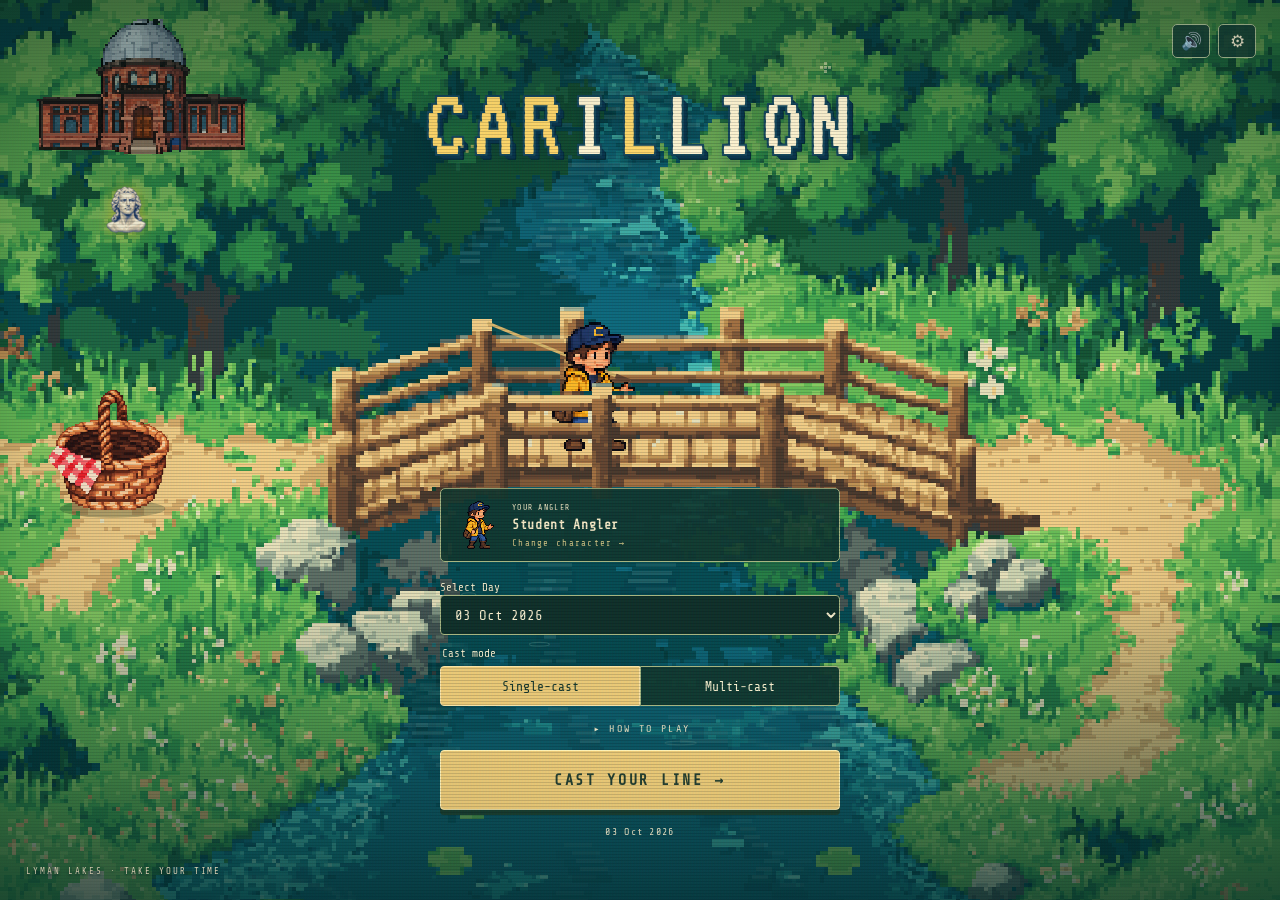
==== commit 32ce21af: "Add CRT setting and lake-themed catch sprites Introduce a CRT effect setting (slider + persistent st" ====
--- a/index.html
+++ b/index.html
@@ -11,7 +11,7 @@
 .sinking-card{position:absolute;z-index:10;left:50%;top:29%;min-width:190px;max-width:min(70vw,380px);padding:15px 26px;background:linear-gradient(145deg,#13233bf8,#081425f8);border:2px solid var(--rank-color,#7feaff);box-shadow:5px 0 #07111f,-5px 0 #07111f,0 5px #07111f,0 -5px #07111f,0 0 18px color-mix(in srgb,var(--rank-color,#7feaff) 25%,transparent);color:var(--rank-color,#dff8ff);font-family:'VT323',monospace;font-size:clamp(25px,4vw,38px);line-height:1;text-align:center;letter-spacing:.06em;opacity:0;pointer-events:none;transform:translate(-50%,-25px);text-shadow:0 0 9px color-mix(in srgb,var(--rank-color,#7feaff) 45%,transparent)}.sinking-card:before{content:'';position:absolute;left:50%;bottom:100%;width:11px;height:11px;border:2px solid #b8e9fa99;border-radius:50%;box-shadow:-22px 20px 0 -2px #b8e9fa77,18px 30px 0 -3px #b8e9fa77,5px 53px 0 -2px #b8e9fa66,-15px 64px 0 -4px #b8e9fa66;animation:bubble-column 1.2s linear infinite}.sinking-card:after{content:'▼';font-size:.65em;margin-left:14px;vertical-align:12%}.sinking-card.sink{animation:answer-sinks var(--sink-duration,1.85s) cubic-bezier(.16,.7,.25,1) both}@keyframes answer-sinks{0%{opacity:0;transform:translate(-50%,-34px) scale(.94)}12%{opacity:1;transform:translate(-50%,-2px) scale(1)}75%{opacity:1;transform:translate(-50%,var(--sink-distance,34vh)) scale(.93)}100%{opacity:0;transform:translate(-50%,calc(var(--sink-distance,34vh) + 13vh)) scale(.86)}}@keyframes bubble-column{to{transform:translateY(-34px);opacity:.2}}
 #gameUI{isolation:isolate}.hud-depth,.hud-score{background:linear-gradient(145deg,#102640ee,#07111fed);border-color:#2d5579;box-shadow:4px 0 #07111f,-4px 0 #07111f,0 4px #07111f,0 -4px #07111f,0 0 0 1px #4de3ff22}.hud-progress #steps{padding:4px 6px;background:#07111fa8;border:1px solid #203e5a}.hud-progress i{transition:background .25s,box-shadow .25s}.hud-progress i.done{box-shadow:0 0 9px #f3b61d88}.prompt-card{background:linear-gradient(145deg,#10243df5,#081321f5);border-color:#315473;box-shadow:6px 0 #07111f,-6px 0 #07111f,0 6px #07111f,0 -6px #07111f,0 0 0 1px #4de3ff22,0 14px 38px #02081299}.prompt-card:before{content:'';position:absolute;left:10%;right:10%;top:-2px;height:2px;background:linear-gradient(90deg,transparent,#4de3ff99,transparent)}.prompt-card:after{content:'';position:absolute;inset:0;pointer-events:none;background:repeating-linear-gradient(0deg,#ffffff05 0 1px,transparent 1px 4px)}.answer-dock{transition:opacity .22s ease,transform .22s ease}.answer-dock .answer input{transition:border-color .18s ease,box-shadow .18s ease}.answer-dock .answer input:focus{border-color:#4de3ff;box-shadow:0 5px #06101d,0 0 18px #4de3ff2b}.answer-dock .answer button,.descend-btn{transition:transform .15s ease,filter .15s ease,box-shadow .15s ease}.answer-dock .answer button:hover,.descend-btn:hover{filter:brightness(1.12);box-shadow:0 0 18px #4de3ff55}.answer-dock .answer button:active,.descend-btn:active{transform:translateY(3px)}.answer-result{filter:drop-shadow(0 12px 22px #020813aa)}
 .descend-btn:active{transform:translate(-50%,3px)}.schiller-companion{position:absolute;z-index:80;left:72%;top:66%;width:48px;pointer-events:none;will-change:left,top,transform;transition:left 1.05s cubic-bezier(.18,.84,.22,1),top 1.05s cubic-bezier(.18,.84,.22,1),transform .22s ease;filter:drop-shadow(0 0 7px #f3b61d88)}.schiller-companion img{display:block;width:100%;height:auto;image-rendering:auto;animation:schiller-swim 2.4s ease-in-out infinite;transform-origin:center}.schiller-companion.darting{transition-duration:.56s;filter:drop-shadow(0 0 10px #4de3ffaa)}.schiller-companion.darting img{animation:schiller-dart .9s ease-out both}.schiller-companion.looping img{animation:schiller-loop 1.15s ease-in-out both}.schiller-companion.jetting img{animation:schiller-jet .9s ease-out both}@keyframes schiller-swim{0%,100%{transform:translateY(0) rotate(-4deg) scaleX(var(--schiller-facing,1))}25%{transform:translateY(-7px) rotate(2deg) scaleX(var(--schiller-facing,1)) scale(.96,1)}50%{transform:translateY(-2px) rotate(5deg) scaleX(var(--schiller-facing,1))}75%{transform:translateY(-9px) rotate(-2deg) scaleX(var(--schiller-facing,1)) scale(.97,1)}}@keyframes schiller-dart{0%{transform:translateX(0) scaleX(var(--schiller-facing,1)) rotate(0)}28%{transform:translateX(24px) scaleX(var(--schiller-facing,1)) rotate(7deg)}50%{transform:translateX(30px) scaleX(var(--schiller-facing,1)) scaleX(-1) rotate(-5deg)}78%{transform:translateX(-6px) scaleX(var(--schiller-facing,1)) scaleX(-1) rotate(3deg)}100%{transform:translateX(0) scaleX(var(--schiller-facing,1)) rotate(0)}}@keyframes schiller-loop{0%{transform:rotate(0) translateY(0) scale(1)}30%{transform:rotate(-140deg) translateY(-24px) scale(1.12)}60%{transform:rotate(-280deg) translateY(-10px) scale(1.16)}100%{transform:rotate(-360deg) translateY(0) scale(1)}}@keyframes schiller-jet{0%{transform:translateY(0) scale(1) rotate(0)}24%{transform:translateY(6px) scale(1.2,.76)}52%{transform:translateY(-34px) scale(.86,1.22) rotate(-7deg)}76%{transform:translateY(-14px) scale(1.04,.96) rotate(4deg)}100%{transform:translateY(0) scale(1) rotate(0)}}.depth-landing{position:absolute;z-index:36;inset:0;pointer-events:none;--line-y:48vh;--sink-to:30vh}.depth-landing .drop-line{position:absolute;left:50%;top:18vh;width:2px;height:calc(var(--line-y) - 18vh);background:linear-gradient(#bcecff33,var(--rank-color));transform-origin:top;opacity:.85}.depth-landing .landing-line{display:none;position:absolute;left:0;right:0;top:var(--line-y);height:2px;background:repeating-linear-gradient(90deg,var(--rank-color) 0 8px,transparent 8px 13px);box-shadow:0 0 13px color-mix(in srgb,var(--rank-color) 45%,transparent);transform-origin:center}.depth-landing .landing-line span{position:absolute;right:5%;bottom:8px;color:var(--rank-color);font-size:10px;letter-spacing:.2em;text-shadow:0 0 8px var(--rank-color)}.depth-landing .sinking-card{top:18vh;animation:none;opacity:0}.depth-landing.active .drop-line{animation:landing-drop-line 1.55s cubic-bezier(.42,0,.72,1) both}.depth-landing.active .landing-line{animation:landing-line-flash 1.75s ease-out both}.depth-landing.active .sinking-card{animation:landing-chip 1.55s cubic-bezier(.38,.02,.62,1) both}@keyframes landing-drop-line{0%{transform:scaleY(0);opacity:.15}82%,100%{transform:scaleY(1);opacity:.9}}@keyframes landing-chip{0%{opacity:0;transform:translate(-50%,-12px) rotate(-1.5deg) scale(.92)}10%{opacity:1;transform:translate(calc(-50% + 4px),4px) rotate(1deg) scale(1)}28%{transform:translate(calc(-50% - 7px),calc(var(--sink-to)*.22)) rotate(-1.2deg) scale(.995)}49%{transform:translate(calc(-50% + 6px),calc(var(--sink-to)*.48)) rotate(.8deg) scale(.985)}70%{transform:translate(calc(-50% - 3px),calc(var(--sink-to)*.72)) rotate(-.5deg) scale(.975)}88%{transform:translate(calc(-50% + 2px),calc(var(--sink-to) - 5px)) rotate(.25deg) scale(.968)}100%{opacity:1;transform:translate(-50%,var(--sink-to)) rotate(0) scale(.965)}}@keyframes landing-line-flash{0%,68%{opacity:.32;filter:brightness(1)}82%{opacity:1;filter:brightness(3)}100%{opacity:1;filter:brightness(1)}}@media(max-width:650px){.schiller-companion{width:40px}.depth-landing .landing-line span{right:3%;font-size:8px}}
-</style><link rel="stylesheet" href="fishing.css?v=logo-3"></head>
+</style><link rel="stylesheet" href="fishing.css?v=catches-crt-1"></head>
 <body><main class="game" id="game"><canvas class="pixel-scene" id="scene" aria-hidden="true"></canvas><svg class="campus-shore" id="campusShore" viewBox="0 0 1600 400" preserveAspectRatio="none" aria-hidden="true">
 <defs><linearGradient id="stone" x2="0" y2="1"><stop stop-color="#c8c0ac"/><stop offset="1" stop-color="#8d8575"/></linearGradient><linearGradient id="brick" x2="0" y2="1"><stop stop-color="#80654c"/><stop offset="1" stop-color="#574235"/></linearGradient><linearGradient id="glass" x2="0" y2="1"><stop stop-color="#a8d2dc"/><stop offset="1" stop-color="#36586a"/></linearGradient></defs>
 <!-- 1. Skinner Memorial Chapel, with the Carleton sign in front -->
@@ -69,6 +69,6 @@
 <section id="gameUI" class="hidden" aria-live="polite"><div class="hud"><div class="hud-depth"><small>FISH</small><b id="hudDepth">0m</b></div><div class="hud-progress"><div id="steps"></div><small id="stepLabel">PROMPT 1 OF 7</small></div><div class="hud-score"><small>SCORE</small><b id="hudScore">0</b></div></div><div class="prompt-card"><small id="promptIndex">PROMPT 1 OF 7</small><p id="promptText"></p><div class="rarity">Rarity is revealed when your fish breaks the surface.</div></div><div class="depth-landing hidden" id="depthLanding"><i class="drop-line"></i><div class="landing-line"><span id="landingTier"></span></div><div class="sinking-card" id="sinkingCard"></div></div><div class="answer-result hidden" id="answerResult"><div class="bubble-pop"><i></i><i></i><i></i></div><b id="answerTier"></b><p id="acceptedAnswer"></p><strong id="answerPoints"></strong><small id="answerNote"></small></div><div class="soft-fill hidden" id="softFill"></div><div class="input-feedback hidden" id="inputFeedback"></div><div class="descend-note hidden" id="descendNote">DESCENDING…</div><div class="answer-dock" id="answer-dock"><div class="timer-dial"><span id="countdown">25</span></div><form class="answer" id="answerForm"><input id="answerInput" autocomplete="off" placeholder="Type one answer…" maxlength="40" required><button>CAST</button></form></div><button class="descend-btn hidden" id="descendBtn">DESCEND ▼</button></section>
 <section class="summary-screen hidden" id="summaryScreen" aria-label="Dive summary"><div class="summary-wrap"><header class="summary-head"><div><div class="summary-brand">CARILLION</div><small class="summary-kicker" id="summaryDive">DAILY DIVE COMPLETE</small><div class="summary-total" id="summaryScore">0</div><div class="summary-depth" id="summaryDepth">0m</div></div><div class="score-position"><small>YOUR SCORE · OUT OF THE CURATED SET MAXIMUM</small><div class="score-track"><i id="scoreTrackFill" style="width:0%"></i></div><small id="scorePositionText">0 / 700 points</small></div></header><section class="summary-section"><h2>THE BEARING</h2><div class="bearing"><span><b>0–150m</b>New Student</span><span><b>151–250m</b>Cum Laude</span><span><b>251–350m</b>Rare</span><span><b>351–449m</b>Summa Cum Laude</span><span><b>450m+</b>Carillionaire</span></div></section><section class="summary-section"><h2>THE CATCH · TAP A ROUND FOR EVERY ANSWER</h2><div class="catch-list" id="catchList"></div></section><div class="summary-actions"><button id="playAgain">FISH AGAIN</button></div></div></section><section class="bottom" id="home"><button class="how" id="howBtn">▸ HOW TO PLAY</button><a class="privacy" href="#" data-toast="Privacy choices">Privacy</a><button class="begin" id="begin">CAST YOUR LINE →</button><div class="bottomrow"><span>DAILY CATCH № 74</span><div class="bottomnav"></div></div></section>
 <div class="modal" id="modal"><section class="dialog"><button class="close" id="close" aria-label="Close">×</button><div id="dialogContent"></div></section></div><div class="toast" id="toast"></div>
-<div class="fishing-caption">LYMAN LAKES · TAKE YOUR TIME</div></main><script src="questions-days.js?v=days-1"></script>
+<div class="fishing-caption">LYMAN LAKES · TAKE YOUR TIME</div><div class="crt-effect" id="crtEffect" aria-hidden="true" hidden></div></main><script src="questions-days.js?v=days-1"></script>
 <script src="game-core.js"></script>
-<script src="game-ui.js"></script><script src="fishing-sprites.js?v=bridge-5"></script><script src="fishing.js?v=bridge-2"></script><script src="fishing-game.js?v=days-1"></script></body></html>
+<script src="game-ui.js?v=crt-1"></script><script src="fishing-sprites.js?v=catches-1"></script><script src="fishing.js?v=catches-1"></script><script src="fishing-game.js?v=catches-crt-1"></script></body></html>
--- a/fishing.css
+++ b/fishing.css
@@ -187,3 +187,32 @@
   .wordmark .logo-letter { opacity: 1; transform: none; }
   .wordmark .logo-letter::after { display: none; }
 }
+
+/* CRT phosphor mask and scanlines stay fixed, with strength controlled in Settings. */
+.crt-effect {
+  position: absolute;
+  inset: 0;
+  z-index: 200;
+  pointer-events: none;
+  opacity: var(--crt-strength, 0);
+  background:
+    repeating-linear-gradient(0deg, #010b18a0 0 1px, transparent 1px 3px),
+    repeating-linear-gradient(90deg, #ff403014 0 1px, #4bff8510 1px 2px, #448aff1a 2px 3px);
+  backdrop-filter: saturate(1.12) brightness(1.04);
+}
+.crt-effect[hidden] { display: none; }
+.crt-effect::after {
+  content: '';
+  position: absolute;
+  inset: 0;
+  background: radial-gradient(ellipse at center, transparent 48%, #020a1470 82%, #020913d9 100%);
+  box-shadow: inset 0 0 32px #02091380;
+}
+.crt-setting { margin: 20px 0; }
+.crt-setting label { display: flex; justify-content: space-between; gap: 16px; color: #f5e9c5; font-size: 13px; }
+.crt-setting output { color: #e8d28b; font-variant-numeric: tabular-nums; }
+.crt-setting input { display: block; width: 100%; min-height: 32px; margin: 8px 0 0; accent-color: #e8d28b; cursor: pointer; }
+.crt-setting input:focus-visible { outline: 2px solid #e8d28b; outline-offset: 3px; }
+.crt-range-labels { display: flex; justify-content: space-between; color: #bac592; font-size: 10px; }
+.crt-setting #crtDescription { margin: 8px 0 0; font-size: 11px; }
+.modal .dialog { max-height: 100%; overflow-y: auto; }
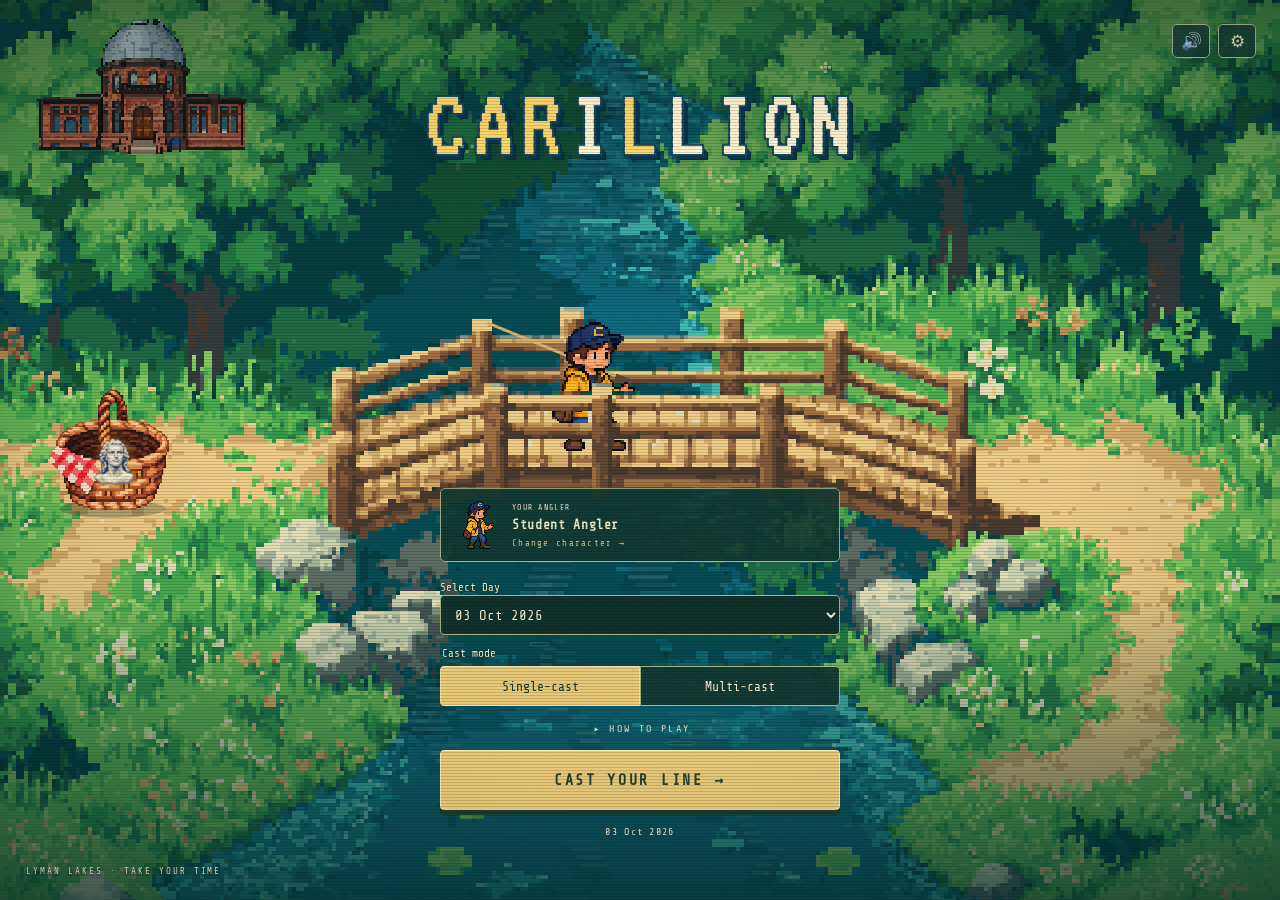
==== commit d5a615f3: "Add loon theft, casting, and pregame flight Introduce a 10% loon-theft mechanic that can steal a cau" ====
--- a/index.html
+++ b/index.html
@@ -11,7 +11,7 @@
 .sinking-card{position:absolute;z-index:10;left:50%;top:29%;min-width:190px;max-width:min(70vw,380px);padding:15px 26px;background:linear-gradient(145deg,#13233bf8,#081425f8);border:2px solid var(--rank-color,#7feaff);box-shadow:5px 0 #07111f,-5px 0 #07111f,0 5px #07111f,0 -5px #07111f,0 0 18px color-mix(in srgb,var(--rank-color,#7feaff) 25%,transparent);color:var(--rank-color,#dff8ff);font-family:'VT323',monospace;font-size:clamp(25px,4vw,38px);line-height:1;text-align:center;letter-spacing:.06em;opacity:0;pointer-events:none;transform:translate(-50%,-25px);text-shadow:0 0 9px color-mix(in srgb,var(--rank-color,#7feaff) 45%,transparent)}.sinking-card:before{content:'';position:absolute;left:50%;bottom:100%;width:11px;height:11px;border:2px solid #b8e9fa99;border-radius:50%;box-shadow:-22px 20px 0 -2px #b8e9fa77,18px 30px 0 -3px #b8e9fa77,5px 53px 0 -2px #b8e9fa66,-15px 64px 0 -4px #b8e9fa66;animation:bubble-column 1.2s linear infinite}.sinking-card:after{content:'▼';font-size:.65em;margin-left:14px;vertical-align:12%}.sinking-card.sink{animation:answer-sinks var(--sink-duration,1.85s) cubic-bezier(.16,.7,.25,1) both}@keyframes answer-sinks{0%{opacity:0;transform:translate(-50%,-34px) scale(.94)}12%{opacity:1;transform:translate(-50%,-2px) scale(1)}75%{opacity:1;transform:translate(-50%,var(--sink-distance,34vh)) scale(.93)}100%{opacity:0;transform:translate(-50%,calc(var(--sink-distance,34vh) + 13vh)) scale(.86)}}@keyframes bubble-column{to{transform:translateY(-34px);opacity:.2}}
 #gameUI{isolation:isolate}.hud-depth,.hud-score{background:linear-gradient(145deg,#102640ee,#07111fed);border-color:#2d5579;box-shadow:4px 0 #07111f,-4px 0 #07111f,0 4px #07111f,0 -4px #07111f,0 0 0 1px #4de3ff22}.hud-progress #steps{padding:4px 6px;background:#07111fa8;border:1px solid #203e5a}.hud-progress i{transition:background .25s,box-shadow .25s}.hud-progress i.done{box-shadow:0 0 9px #f3b61d88}.prompt-card{background:linear-gradient(145deg,#10243df5,#081321f5);border-color:#315473;box-shadow:6px 0 #07111f,-6px 0 #07111f,0 6px #07111f,0 -6px #07111f,0 0 0 1px #4de3ff22,0 14px 38px #02081299}.prompt-card:before{content:'';position:absolute;left:10%;right:10%;top:-2px;height:2px;background:linear-gradient(90deg,transparent,#4de3ff99,transparent)}.prompt-card:after{content:'';position:absolute;inset:0;pointer-events:none;background:repeating-linear-gradient(0deg,#ffffff05 0 1px,transparent 1px 4px)}.answer-dock{transition:opacity .22s ease,transform .22s ease}.answer-dock .answer input{transition:border-color .18s ease,box-shadow .18s ease}.answer-dock .answer input:focus{border-color:#4de3ff;box-shadow:0 5px #06101d,0 0 18px #4de3ff2b}.answer-dock .answer button,.descend-btn{transition:transform .15s ease,filter .15s ease,box-shadow .15s ease}.answer-dock .answer button:hover,.descend-btn:hover{filter:brightness(1.12);box-shadow:0 0 18px #4de3ff55}.answer-dock .answer button:active,.descend-btn:active{transform:translateY(3px)}.answer-result{filter:drop-shadow(0 12px 22px #020813aa)}
 .descend-btn:active{transform:translate(-50%,3px)}.schiller-companion{position:absolute;z-index:80;left:72%;top:66%;width:48px;pointer-events:none;will-change:left,top,transform;transition:left 1.05s cubic-bezier(.18,.84,.22,1),top 1.05s cubic-bezier(.18,.84,.22,1),transform .22s ease;filter:drop-shadow(0 0 7px #f3b61d88)}.schiller-companion img{display:block;width:100%;height:auto;image-rendering:auto;animation:schiller-swim 2.4s ease-in-out infinite;transform-origin:center}.schiller-companion.darting{transition-duration:.56s;filter:drop-shadow(0 0 10px #4de3ffaa)}.schiller-companion.darting img{animation:schiller-dart .9s ease-out both}.schiller-companion.looping img{animation:schiller-loop 1.15s ease-in-out both}.schiller-companion.jetting img{animation:schiller-jet .9s ease-out both}@keyframes schiller-swim{0%,100%{transform:translateY(0) rotate(-4deg) scaleX(var(--schiller-facing,1))}25%{transform:translateY(-7px) rotate(2deg) scaleX(var(--schiller-facing,1)) scale(.96,1)}50%{transform:translateY(-2px) rotate(5deg) scaleX(var(--schiller-facing,1))}75%{transform:translateY(-9px) rotate(-2deg) scaleX(var(--schiller-facing,1)) scale(.97,1)}}@keyframes schiller-dart{0%{transform:translateX(0) scaleX(var(--schiller-facing,1)) rotate(0)}28%{transform:translateX(24px) scaleX(var(--schiller-facing,1)) rotate(7deg)}50%{transform:translateX(30px) scaleX(var(--schiller-facing,1)) scaleX(-1) rotate(-5deg)}78%{transform:translateX(-6px) scaleX(var(--schiller-facing,1)) scaleX(-1) rotate(3deg)}100%{transform:translateX(0) scaleX(var(--schiller-facing,1)) rotate(0)}}@keyframes schiller-loop{0%{transform:rotate(0) translateY(0) scale(1)}30%{transform:rotate(-140deg) translateY(-24px) scale(1.12)}60%{transform:rotate(-280deg) translateY(-10px) scale(1.16)}100%{transform:rotate(-360deg) translateY(0) scale(1)}}@keyframes schiller-jet{0%{transform:translateY(0) scale(1) rotate(0)}24%{transform:translateY(6px) scale(1.2,.76)}52%{transform:translateY(-34px) scale(.86,1.22) rotate(-7deg)}76%{transform:translateY(-14px) scale(1.04,.96) rotate(4deg)}100%{transform:translateY(0) scale(1) rotate(0)}}.depth-landing{position:absolute;z-index:36;inset:0;pointer-events:none;--line-y:48vh;--sink-to:30vh}.depth-landing .drop-line{position:absolute;left:50%;top:18vh;width:2px;height:calc(var(--line-y) - 18vh);background:linear-gradient(#bcecff33,var(--rank-color));transform-origin:top;opacity:.85}.depth-landing .landing-line{display:none;position:absolute;left:0;right:0;top:var(--line-y);height:2px;background:repeating-linear-gradient(90deg,var(--rank-color) 0 8px,transparent 8px 13px);box-shadow:0 0 13px color-mix(in srgb,var(--rank-color) 45%,transparent);transform-origin:center}.depth-landing .landing-line span{position:absolute;right:5%;bottom:8px;color:var(--rank-color);font-size:10px;letter-spacing:.2em;text-shadow:0 0 8px var(--rank-color)}.depth-landing .sinking-card{top:18vh;animation:none;opacity:0}.depth-landing.active .drop-line{animation:landing-drop-line 1.55s cubic-bezier(.42,0,.72,1) both}.depth-landing.active .landing-line{animation:landing-line-flash 1.75s ease-out both}.depth-landing.active .sinking-card{animation:landing-chip 1.55s cubic-bezier(.38,.02,.62,1) both}@keyframes landing-drop-line{0%{transform:scaleY(0);opacity:.15}82%,100%{transform:scaleY(1);opacity:.9}}@keyframes landing-chip{0%{opacity:0;transform:translate(-50%,-12px) rotate(-1.5deg) scale(.92)}10%{opacity:1;transform:translate(calc(-50% + 4px),4px) rotate(1deg) scale(1)}28%{transform:translate(calc(-50% - 7px),calc(var(--sink-to)*.22)) rotate(-1.2deg) scale(.995)}49%{transform:translate(calc(-50% + 6px),calc(var(--sink-to)*.48)) rotate(.8deg) scale(.985)}70%{transform:translate(calc(-50% - 3px),calc(var(--sink-to)*.72)) rotate(-.5deg) scale(.975)}88%{transform:translate(calc(-50% + 2px),calc(var(--sink-to) - 5px)) rotate(.25deg) scale(.968)}100%{opacity:1;transform:translate(-50%,var(--sink-to)) rotate(0) scale(.965)}}@keyframes landing-line-flash{0%,68%{opacity:.32;filter:brightness(1)}82%{opacity:1;filter:brightness(3)}100%{opacity:1;filter:brightness(1)}}@media(max-width:650px){.schiller-companion{width:40px}.depth-landing .landing-line span{right:3%;font-size:8px}}
-</style><link rel="stylesheet" href="fishing.css?v=catches-crt-1"></head>
+</style><link rel="stylesheet" href="fishing.css?v=catches-crt-1"><link rel="stylesheet" href="pregame-play.css?v=2"></head>
 <body><main class="game" id="game"><canvas class="pixel-scene" id="scene" aria-hidden="true"></canvas><svg class="campus-shore" id="campusShore" viewBox="0 0 1600 400" preserveAspectRatio="none" aria-hidden="true">
 <defs><linearGradient id="stone" x2="0" y2="1"><stop stop-color="#c8c0ac"/><stop offset="1" stop-color="#8d8575"/></linearGradient><linearGradient id="brick" x2="0" y2="1"><stop stop-color="#80654c"/><stop offset="1" stop-color="#574235"/></linearGradient><linearGradient id="glass" x2="0" y2="1"><stop stop-color="#a8d2dc"/><stop offset="1" stop-color="#36586a"/></linearGradient></defs>
 <!-- 1. Skinner Memorial Chapel, with the Carleton sign in front -->
@@ -66,9 +66,9 @@
 <div class="horizon"></div><div class="boat"></div><div class="water"><div class="waterline"></div><i class="fish f1"></i><i class="fish f2"></i><i class="fish f3"></i><div class="depth-ruler"></div></div><div class="krill" id="krill">♆</div><div class="depth-label"><b>DEPTH</b><br><span id="depth">0m</span><br><span id="zone">SURFACE</span><br><br><b>SCORE</b><br><span id="score">0</span></div>
 <div class="controls-top"><div class="icon-stack"><button class="icon" id="soundBtn" aria-label="Toggle sound">🔊</button><button class="icon" data-modal="settings" aria-label="Open settings">⚙</button></div></div>
 
-<section id="gameUI" class="hidden" aria-live="polite"><div class="hud"><div class="hud-depth"><small>FISH</small><b id="hudDepth">0m</b></div><div class="hud-progress"><div id="steps"></div><small id="stepLabel">PROMPT 1 OF 7</small></div><div class="hud-score"><small>SCORE</small><b id="hudScore">0</b></div></div><div class="prompt-card"><small id="promptIndex">PROMPT 1 OF 7</small><p id="promptText"></p><div class="rarity">Rarity is revealed when your fish breaks the surface.</div></div><div class="depth-landing hidden" id="depthLanding"><i class="drop-line"></i><div class="landing-line"><span id="landingTier"></span></div><div class="sinking-card" id="sinkingCard"></div></div><div class="answer-result hidden" id="answerResult"><div class="bubble-pop"><i></i><i></i><i></i></div><b id="answerTier"></b><p id="acceptedAnswer"></p><strong id="answerPoints"></strong><small id="answerNote"></small></div><div class="soft-fill hidden" id="softFill"></div><div class="input-feedback hidden" id="inputFeedback"></div><div class="descend-note hidden" id="descendNote">DESCENDING…</div><div class="answer-dock" id="answer-dock"><div class="timer-dial"><span id="countdown">25</span></div><form class="answer" id="answerForm"><input id="answerInput" autocomplete="off" placeholder="Type one answer…" maxlength="40" required><button>CAST</button></form></div><button class="descend-btn hidden" id="descendBtn">DESCEND ▼</button></section>
+<section id="gameUI" class="hidden" aria-live="polite"><div class="hud"><div class="hud-depth"><small>FISH</small><b id="hudDepth">0m</b></div><div class="hud-progress"><div id="steps"></div><small id="stepLabel">PROMPT 1 OF 7</small></div><div class="hud-score"><small>SCORE</small><b id="hudScore">0</b></div></div><div class="prompt-card"><small id="promptIndex">PROMPT 1 OF 7</small><p id="promptText"></p><div class="rarity">Rarity is revealed when your fish breaks the surface.</div></div><div class="depth-landing hidden" id="depthLanding"><i class="drop-line"></i><div class="landing-line"><span id="landingTier"></span></div><div class="sinking-card" id="sinkingCard"></div></div><div class="answer-result hidden" id="answerResult"><div class="bubble-pop"><i></i><i></i><i></i></div><b id="answerTier"></b><p id="acceptedAnswer"></p><strong id="answerPoints"></strong><small id="answerNote"></small></div><div class="soft-fill hidden" id="softFill"></div><div class="input-feedback hidden" id="inputFeedback"></div><div class="descend-note hidden" id="descendNote">DESCENDING…</div><div class="answer-dock" id="answer-dock"><div class="timer-dial"><span id="countdown">25</span></div><form class="answer" id="answerForm"><input id="answerInput" autocomplete="off" placeholder="Type one answer…" maxlength="80" required><button>CAST</button></form></div><button class="descend-btn hidden" id="descendBtn">DESCEND ▼</button></section>
 <section class="summary-screen hidden" id="summaryScreen" aria-label="Dive summary"><div class="summary-wrap"><header class="summary-head"><div><div class="summary-brand">CARILLION</div><small class="summary-kicker" id="summaryDive">DAILY DIVE COMPLETE</small><div class="summary-total" id="summaryScore">0</div><div class="summary-depth" id="summaryDepth">0m</div></div><div class="score-position"><small>YOUR SCORE · OUT OF THE CURATED SET MAXIMUM</small><div class="score-track"><i id="scoreTrackFill" style="width:0%"></i></div><small id="scorePositionText">0 / 700 points</small></div></header><section class="summary-section"><h2>THE BEARING</h2><div class="bearing"><span><b>0–150m</b>New Student</span><span><b>151–250m</b>Cum Laude</span><span><b>251–350m</b>Rare</span><span><b>351–449m</b>Summa Cum Laude</span><span><b>450m+</b>Carillionaire</span></div></section><section class="summary-section"><h2>THE CATCH · TAP A ROUND FOR EVERY ANSWER</h2><div class="catch-list" id="catchList"></div></section><div class="summary-actions"><button id="playAgain">FISH AGAIN</button></div></div></section><section class="bottom" id="home"><button class="how" id="howBtn">▸ HOW TO PLAY</button><a class="privacy" href="#" data-toast="Privacy choices">Privacy</a><button class="begin" id="begin">CAST YOUR LINE →</button><div class="bottomrow"><span>DAILY CATCH № 74</span><div class="bottomnav"></div></div></section>
 <div class="modal" id="modal"><section class="dialog"><button class="close" id="close" aria-label="Close">×</button><div id="dialogContent"></div></section></div><div class="toast" id="toast"></div>
-<div class="fishing-caption">LYMAN LAKES · TAKE YOUR TIME</div><div class="crt-effect" id="crtEffect" aria-hidden="true" hidden></div></main><script src="questions-days.js?v=days-1"></script>
-<script src="game-core.js"></script>
-<script src="game-ui.js?v=crt-1"></script><script src="fishing-sprites.js?v=catches-1"></script><script src="fishing.js?v=catches-1"></script><script src="fishing-game.js?v=catches-crt-1"></script></body></html>
+<div class="fishing-caption">LYMAN LAKES · TAKE YOUR TIME</div><div class="crt-effect" id="crtEffect" aria-hidden="true" hidden></div></main><script src="questions-days.js?v=2026-10-03-default"></script>
+<script src="game-core.js?v=amendment-topics-1"></script>
+<script src="game-ui.js?v=crt-1"></script><script src="fishing-sprites.js?v=extras-1"></script><script src="fishing.js?v=extras-1"></script><script src="fishing-game.js?v=extras-3"></script><script src="pregame-play.js?v=2"></script></body></html>
--- a/pregame-play.css
+++ b/pregame-play.css
@@ -0,0 +1,34 @@
+/* Thumb control stays clear of the fishing menu; walking opens the scene. */
+.pregame-walk { display:none; position:absolute; z-index:9; left:14px; top:clamp(112px,calc(50% - 160px),calc(100% - 160px)); width:100px; align-items:center; flex-direction:column; gap:7px; color:#f5e8be; }
+.walk-stick { position:relative; width:96px; height:96px; padding:0; border:2px solid #e8d28b99; border-radius:50%; background:#102f299e; box-shadow:inset 0 0 0 9px #214e3b70,0 3px 10px #051d2240; cursor:grab; touch-action:none; user-select:none; -webkit-user-select:none; }
+.walk-stick:active { cursor:grabbing; background:#163f32db; }
+.walk-cross { position:absolute; inset:0; border-radius:50%; background:linear-gradient(90deg,transparent calc(50% - 1px),#e8d28b28 50%,transparent calc(50% + 1px)),linear-gradient(transparent calc(50% - 1px),#e8d28b28 50%,transparent calc(50% + 1px)); }
+#walkKnob { position:absolute; top:28px; left:28px; width:36px; height:36px; border:2px solid #ffedbb; border-radius:50%; background:#e8c879; box-shadow:0 3px 0 #7d613d, inset 0 0 0 4px #dfb666; pointer-events:none; }
+.pregame-walk small { font-size:9px; letter-spacing:.2em; text-shadow:0 2px 2px #092a25; }
+.walk-hint { font-size:8px; line-height:1.5; letter-spacing:0; text-align:center; text-shadow:0 2px 2px #092a25; }
+.walk-menu { display:none; position:absolute; z-index:9; bottom:max(24px,env(safe-area-inset-bottom)); left:50%; transform:translateX(-50%); padding:13px 18px; min-height:44px; font:inherit; font-size:11px; letter-spacing:0; background:#163c31ed; color:#f4e8c1; border:1px solid #c8b47b; border-radius:4px; cursor:pointer; }
+.exploring #home,.exploring .wordmark { visibility:hidden; pointer-events:none; opacity:0; }
+.exploring .walk-menu { display:block; }
+.playing .pregame-walk,.showing-summary .pregame-walk,.playing .walk-menu,.showing-summary .walk-menu { display:none!important; }
+@media(max-width:650px),(pointer:coarse) { .pregame-walk { display:flex; } }
+@media(max-width:650px) and (max-height:600px) { .pregame-walk { top:102px; } .walk-hint { display:none; } }
+
+.flight-game { position:absolute; inset:0; z-index:40; overflow:hidden; background:#87bcb0; touch-action:none; }
+.flight-game[hidden] { display:none; }
+#flightCanvas { position:absolute; inset:0; width:100%; height:100%; image-rendering:pixelated; touch-action:none; outline:none; }
+.flight-hud { position:absolute; z-index:2; top:max(12px,env(safe-area-inset-top)); left:12px; right:12px; display:flex; align-items:flex-start; justify-content:space-between; gap:10px; }
+.flight-hud button,.flight-message button,.flight-flap { min-height:44px; border:1px solid #fff0ba; border-radius:5px; background:#e8c879; color:#1b3d2f; font:inherit; cursor:pointer; }
+.flight-hud button { min-width:48px; padding:10px 12px; font-size:12px; letter-spacing:0; box-shadow:0 3px #244c3d; }
+.flight-hud div { text-align:center; color:#fff1c9; text-shadow:2px 2px #204c3a; }
+.flight-hud small { display:block; font-size:9px; letter-spacing:.12em; }
+.flight-hud strong { display:block; margin-top:2px; font:48px/1 'VT323',monospace; }
+.flight-message { position:absolute; z-index:3; top:50%; left:50%; transform:translate(-50%,-50%); width:min(330px,86%); padding:24px; border:2px solid #dac287; border-radius:7px; background:#133d33f2; box-shadow:0 8px 0 #12342840; text-align:center; color:#f7ebc7; }
+.flight-message[hidden] { display:none; }
+.flight-message h2 { margin:0 0 10px; font:32px/1.1 'VT323',monospace; color:#f5d68f; letter-spacing:.04em; }
+.flight-message p { margin:0 0 16px; font-size:12px; line-height:1.7; letter-spacing:0; }
+.flight-message small { display:block; margin:0 0 18px; font-size:11px; letter-spacing:.1em; color:#cddcb9; }
+.flight-message button { width:100%; padding:13px; font-size:12px; letter-spacing:.08em; }
+.flight-flap { position:absolute; z-index:2; bottom:max(24px,env(safe-area-inset-bottom)); left:50%; transform:translateX(-50%); min-width:150px; padding:12px 20px; font-size:13px; letter-spacing:.08em; box-shadow:0 4px #234638; }
+.flight-status { position:absolute; width:1px; height:1px; overflow:hidden; clip-path:inset(50%); }
+.flappy-open .pregame-walk,.flappy-open .walk-menu,.flappy-open #home,.flappy-open .wordmark,.flappy-open .controls-top,.flappy-open .schiller-companion,.flappy-open .fishing-caption { visibility:hidden; pointer-events:none; }
+@media(max-height:450px) { .flight-message { top:52%; padding:12px 20px; width:320px; } .flight-message h2 { font-size:27px; margin-bottom:5px; } .flight-message p { margin-bottom:8px; } .flight-message small { margin-bottom:10px; } .flight-flap { bottom:12px; padding:9px 18px; } .flight-hud strong { font-size:36px; } }
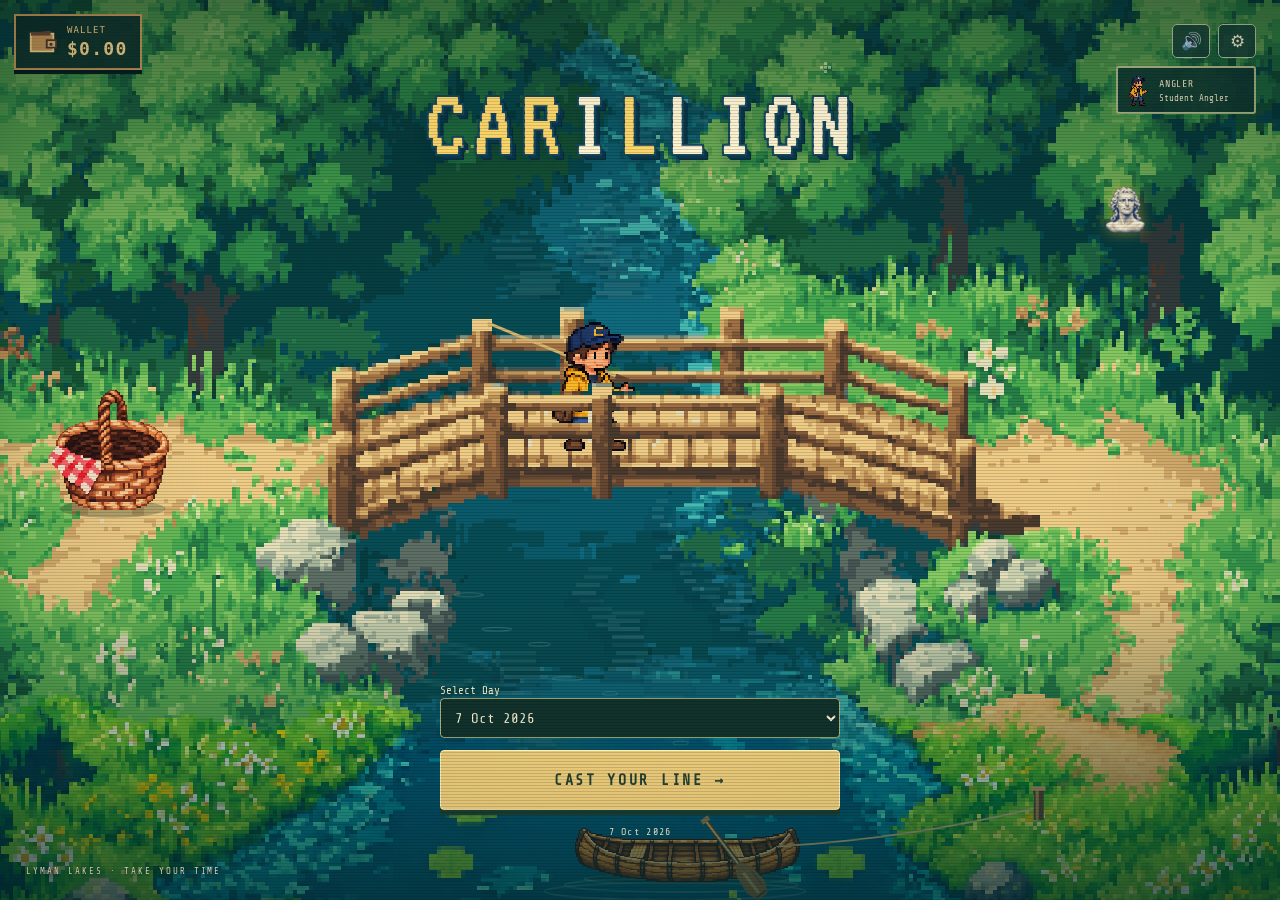
==== commit f1df3156: "Add autumn theme and harbour/loon gameplay Introduces an autumn season palette, harbour wallet/shop/" ====
--- a/index.html
+++ b/index.html
@@ -11,7 +11,7 @@
 .sinking-card{position:absolute;z-index:10;left:50%;top:29%;min-width:190px;max-width:min(70vw,380px);padding:15px 26px;background:linear-gradient(145deg,#13233bf8,#081425f8);border:2px solid var(--rank-color,#7feaff);box-shadow:5px 0 #07111f,-5px 0 #07111f,0 5px #07111f,0 -5px #07111f,0 0 18px color-mix(in srgb,var(--rank-color,#7feaff) 25%,transparent);color:var(--rank-color,#dff8ff);font-family:'VT323',monospace;font-size:clamp(25px,4vw,38px);line-height:1;text-align:center;letter-spacing:.06em;opacity:0;pointer-events:none;transform:translate(-50%,-25px);text-shadow:0 0 9px color-mix(in srgb,var(--rank-color,#7feaff) 45%,transparent)}.sinking-card:before{content:'';position:absolute;left:50%;bottom:100%;width:11px;height:11px;border:2px solid #b8e9fa99;border-radius:50%;box-shadow:-22px 20px 0 -2px #b8e9fa77,18px 30px 0 -3px #b8e9fa77,5px 53px 0 -2px #b8e9fa66,-15px 64px 0 -4px #b8e9fa66;animation:bubble-column 1.2s linear infinite}.sinking-card:after{content:'▼';font-size:.65em;margin-left:14px;vertical-align:12%}.sinking-card.sink{animation:answer-sinks var(--sink-duration,1.85s) cubic-bezier(.16,.7,.25,1) both}@keyframes answer-sinks{0%{opacity:0;transform:translate(-50%,-34px) scale(.94)}12%{opacity:1;transform:translate(-50%,-2px) scale(1)}75%{opacity:1;transform:translate(-50%,var(--sink-distance,34vh)) scale(.93)}100%{opacity:0;transform:translate(-50%,calc(var(--sink-distance,34vh) + 13vh)) scale(.86)}}@keyframes bubble-column{to{transform:translateY(-34px);opacity:.2}}
 #gameUI{isolation:isolate}.hud-depth,.hud-score{background:linear-gradient(145deg,#102640ee,#07111fed);border-color:#2d5579;box-shadow:4px 0 #07111f,-4px 0 #07111f,0 4px #07111f,0 -4px #07111f,0 0 0 1px #4de3ff22}.hud-progress #steps{padding:4px 6px;background:#07111fa8;border:1px solid #203e5a}.hud-progress i{transition:background .25s,box-shadow .25s}.hud-progress i.done{box-shadow:0 0 9px #f3b61d88}.prompt-card{background:linear-gradient(145deg,#10243df5,#081321f5);border-color:#315473;box-shadow:6px 0 #07111f,-6px 0 #07111f,0 6px #07111f,0 -6px #07111f,0 0 0 1px #4de3ff22,0 14px 38px #02081299}.prompt-card:before{content:'';position:absolute;left:10%;right:10%;top:-2px;height:2px;background:linear-gradient(90deg,transparent,#4de3ff99,transparent)}.prompt-card:after{content:'';position:absolute;inset:0;pointer-events:none;background:repeating-linear-gradient(0deg,#ffffff05 0 1px,transparent 1px 4px)}.answer-dock{transition:opacity .22s ease,transform .22s ease}.answer-dock .answer input{transition:border-color .18s ease,box-shadow .18s ease}.answer-dock .answer input:focus{border-color:#4de3ff;box-shadow:0 5px #06101d,0 0 18px #4de3ff2b}.answer-dock .answer button,.descend-btn{transition:transform .15s ease,filter .15s ease,box-shadow .15s ease}.answer-dock .answer button:hover,.descend-btn:hover{filter:brightness(1.12);box-shadow:0 0 18px #4de3ff55}.answer-dock .answer button:active,.descend-btn:active{transform:translateY(3px)}.answer-result{filter:drop-shadow(0 12px 22px #020813aa)}
 .descend-btn:active{transform:translate(-50%,3px)}.schiller-companion{position:absolute;z-index:80;left:72%;top:66%;width:48px;pointer-events:none;will-change:left,top,transform;transition:left 1.05s cubic-bezier(.18,.84,.22,1),top 1.05s cubic-bezier(.18,.84,.22,1),transform .22s ease;filter:drop-shadow(0 0 7px #f3b61d88)}.schiller-companion img{display:block;width:100%;height:auto;image-rendering:auto;animation:schiller-swim 2.4s ease-in-out infinite;transform-origin:center}.schiller-companion.darting{transition-duration:.56s;filter:drop-shadow(0 0 10px #4de3ffaa)}.schiller-companion.darting img{animation:schiller-dart .9s ease-out both}.schiller-companion.looping img{animation:schiller-loop 1.15s ease-in-out both}.schiller-companion.jetting img{animation:schiller-jet .9s ease-out both}@keyframes schiller-swim{0%,100%{transform:translateY(0) rotate(-4deg) scaleX(var(--schiller-facing,1))}25%{transform:translateY(-7px) rotate(2deg) scaleX(var(--schiller-facing,1)) scale(.96,1)}50%{transform:translateY(-2px) rotate(5deg) scaleX(var(--schiller-facing,1))}75%{transform:translateY(-9px) rotate(-2deg) scaleX(var(--schiller-facing,1)) scale(.97,1)}}@keyframes schiller-dart{0%{transform:translateX(0) scaleX(var(--schiller-facing,1)) rotate(0)}28%{transform:translateX(24px) scaleX(var(--schiller-facing,1)) rotate(7deg)}50%{transform:translateX(30px) scaleX(var(--schiller-facing,1)) scaleX(-1) rotate(-5deg)}78%{transform:translateX(-6px) scaleX(var(--schiller-facing,1)) scaleX(-1) rotate(3deg)}100%{transform:translateX(0) scaleX(var(--schiller-facing,1)) rotate(0)}}@keyframes schiller-loop{0%{transform:rotate(0) translateY(0) scale(1)}30%{transform:rotate(-140deg) translateY(-24px) scale(1.12)}60%{transform:rotate(-280deg) translateY(-10px) scale(1.16)}100%{transform:rotate(-360deg) translateY(0) scale(1)}}@keyframes schiller-jet{0%{transform:translateY(0) scale(1) rotate(0)}24%{transform:translateY(6px) scale(1.2,.76)}52%{transform:translateY(-34px) scale(.86,1.22) rotate(-7deg)}76%{transform:translateY(-14px) scale(1.04,.96) rotate(4deg)}100%{transform:translateY(0) scale(1) rotate(0)}}.depth-landing{position:absolute;z-index:36;inset:0;pointer-events:none;--line-y:48vh;--sink-to:30vh}.depth-landing .drop-line{position:absolute;left:50%;top:18vh;width:2px;height:calc(var(--line-y) - 18vh);background:linear-gradient(#bcecff33,var(--rank-color));transform-origin:top;opacity:.85}.depth-landing .landing-line{display:none;position:absolute;left:0;right:0;top:var(--line-y);height:2px;background:repeating-linear-gradient(90deg,var(--rank-color) 0 8px,transparent 8px 13px);box-shadow:0 0 13px color-mix(in srgb,var(--rank-color) 45%,transparent);transform-origin:center}.depth-landing .landing-line span{position:absolute;right:5%;bottom:8px;color:var(--rank-color);font-size:10px;letter-spacing:.2em;text-shadow:0 0 8px var(--rank-color)}.depth-landing .sinking-card{top:18vh;animation:none;opacity:0}.depth-landing.active .drop-line{animation:landing-drop-line 1.55s cubic-bezier(.42,0,.72,1) both}.depth-landing.active .landing-line{animation:landing-line-flash 1.75s ease-out both}.depth-landing.active .sinking-card{animation:landing-chip 1.55s cubic-bezier(.38,.02,.62,1) both}@keyframes landing-drop-line{0%{transform:scaleY(0);opacity:.15}82%,100%{transform:scaleY(1);opacity:.9}}@keyframes landing-chip{0%{opacity:0;transform:translate(-50%,-12px) rotate(-1.5deg) scale(.92)}10%{opacity:1;transform:translate(calc(-50% + 4px),4px) rotate(1deg) scale(1)}28%{transform:translate(calc(-50% - 7px),calc(var(--sink-to)*.22)) rotate(-1.2deg) scale(.995)}49%{transform:translate(calc(-50% + 6px),calc(var(--sink-to)*.48)) rotate(.8deg) scale(.985)}70%{transform:translate(calc(-50% - 3px),calc(var(--sink-to)*.72)) rotate(-.5deg) scale(.975)}88%{transform:translate(calc(-50% + 2px),calc(var(--sink-to) - 5px)) rotate(.25deg) scale(.968)}100%{opacity:1;transform:translate(-50%,var(--sink-to)) rotate(0) scale(.965)}}@keyframes landing-line-flash{0%,68%{opacity:.32;filter:brightness(1)}82%{opacity:1;filter:brightness(3)}100%{opacity:1;filter:brightness(1)}}@media(max-width:650px){.schiller-companion{width:40px}.depth-landing .landing-line span{right:3%;font-size:8px}}
-</style><link rel="stylesheet" href="fishing.css?v=catches-crt-1"><link rel="stylesheet" href="pregame-play.css?v=2"></head>
+</style><link rel="stylesheet" href="fishing.css?v=angler-picker-restored-1"><link rel="stylesheet" href="pregame-play.css?v=2"><link rel="stylesheet" href="loon-fight.css?v=audit-2"><link rel="stylesheet" href="harbour.css?v=audit-1"><link rel="stylesheet" href="theme.css?v=autumn-2"></head>
 <body><main class="game" id="game"><canvas class="pixel-scene" id="scene" aria-hidden="true"></canvas><svg class="campus-shore" id="campusShore" viewBox="0 0 1600 400" preserveAspectRatio="none" aria-hidden="true">
 <defs><linearGradient id="stone" x2="0" y2="1"><stop stop-color="#c8c0ac"/><stop offset="1" stop-color="#8d8575"/></linearGradient><linearGradient id="brick" x2="0" y2="1"><stop stop-color="#80654c"/><stop offset="1" stop-color="#574235"/></linearGradient><linearGradient id="glass" x2="0" y2="1"><stop stop-color="#a8d2dc"/><stop offset="1" stop-color="#36586a"/></linearGradient></defs>
 <!-- 1. Skinner Memorial Chapel, with the Carleton sign in front -->
@@ -67,8 +67,8 @@
 <div class="controls-top"><div class="icon-stack"><button class="icon" id="soundBtn" aria-label="Toggle sound">🔊</button><button class="icon" data-modal="settings" aria-label="Open settings">⚙</button></div></div>
 
 <section id="gameUI" class="hidden" aria-live="polite"><div class="hud"><div class="hud-depth"><small>FISH</small><b id="hudDepth">0m</b></div><div class="hud-progress"><div id="steps"></div><small id="stepLabel">PROMPT 1 OF 7</small></div><div class="hud-score"><small>SCORE</small><b id="hudScore">0</b></div></div><div class="prompt-card"><small id="promptIndex">PROMPT 1 OF 7</small><p id="promptText"></p><div class="rarity">Rarity is revealed when your fish breaks the surface.</div></div><div class="depth-landing hidden" id="depthLanding"><i class="drop-line"></i><div class="landing-line"><span id="landingTier"></span></div><div class="sinking-card" id="sinkingCard"></div></div><div class="answer-result hidden" id="answerResult"><div class="bubble-pop"><i></i><i></i><i></i></div><b id="answerTier"></b><p id="acceptedAnswer"></p><strong id="answerPoints"></strong><small id="answerNote"></small></div><div class="soft-fill hidden" id="softFill"></div><div class="input-feedback hidden" id="inputFeedback"></div><div class="descend-note hidden" id="descendNote">DESCENDING…</div><div class="answer-dock" id="answer-dock"><div class="timer-dial"><span id="countdown">25</span></div><form class="answer" id="answerForm"><input id="answerInput" autocomplete="off" placeholder="Type one answer…" maxlength="80" required><button>CAST</button></form></div><button class="descend-btn hidden" id="descendBtn">DESCEND ▼</button></section>
-<section class="summary-screen hidden" id="summaryScreen" aria-label="Dive summary"><div class="summary-wrap"><header class="summary-head"><div><div class="summary-brand">CARILLION</div><small class="summary-kicker" id="summaryDive">DAILY DIVE COMPLETE</small><div class="summary-total" id="summaryScore">0</div><div class="summary-depth" id="summaryDepth">0m</div></div><div class="score-position"><small>YOUR SCORE · OUT OF THE CURATED SET MAXIMUM</small><div class="score-track"><i id="scoreTrackFill" style="width:0%"></i></div><small id="scorePositionText">0 / 700 points</small></div></header><section class="summary-section"><h2>THE BEARING</h2><div class="bearing"><span><b>0–150m</b>New Student</span><span><b>151–250m</b>Cum Laude</span><span><b>251–350m</b>Rare</span><span><b>351–449m</b>Summa Cum Laude</span><span><b>450m+</b>Carillionaire</span></div></section><section class="summary-section"><h2>THE CATCH · TAP A ROUND FOR EVERY ANSWER</h2><div class="catch-list" id="catchList"></div></section><div class="summary-actions"><button id="playAgain">FISH AGAIN</button></div></div></section><section class="bottom" id="home"><button class="how" id="howBtn">▸ HOW TO PLAY</button><a class="privacy" href="#" data-toast="Privacy choices">Privacy</a><button class="begin" id="begin">CAST YOUR LINE →</button><div class="bottomrow"><span>DAILY CATCH № 74</span><div class="bottomnav"></div></div></section>
+<section class="summary-screen hidden" id="summaryScreen" aria-label="Dive summary"><div class="summary-wrap"><header class="summary-head"><div><div class="summary-brand">CARILLION</div><small class="summary-kicker" id="summaryDive">DAILY DIVE COMPLETE</small><div class="summary-total" id="summaryScore">0</div><div class="summary-depth" id="summaryDepth">0m</div></div><div class="score-position"><small>YOUR SCORE · OUT OF THE CURATED SET MAXIMUM</small><div class="score-track"><i id="scoreTrackFill" style="width:0%"></i></div><small id="scorePositionText">0 / 700 points</small></div></header><section class="summary-section"><h2>THE BEARING</h2><div class="bearing"><span><b>0–150m</b>New Student</span><span><b>151–250m</b>Cum Laude</span><span><b>251–350m</b>Rare</span><span><b>351–449m</b>Summa Cum Laude</span><span><b>450m+</b>Carillionaire</span></div></section><section class="summary-section"><h2>THE CATCH · TAP A ROUND FOR EVERY ANSWER</h2><div class="catch-list" id="catchList"></div></section><div class="summary-actions"><button id="playAgain">FISH AGAIN</button></div></div></section><section class="bottom" id="home"><a class="privacy" href="#" data-toast="Privacy choices">Privacy</a><button class="begin" id="begin">CAST YOUR LINE →</button><div class="bottomrow"><span>DAILY CATCH № 74</span><div class="bottomnav"></div></div></section>
 <div class="modal" id="modal"><section class="dialog"><button class="close" id="close" aria-label="Close">×</button><div id="dialogContent"></div></section></div><div class="toast" id="toast"></div>
 <div class="fishing-caption">LYMAN LAKES · TAKE YOUR TIME</div><div class="crt-effect" id="crtEffect" aria-hidden="true" hidden></div></main><script src="questions-days.js?v=2026-10-03-default"></script>
-<script src="game-core.js?v=amendment-topics-1"></script>
-<script src="game-ui.js?v=crt-1"></script><script src="fishing-sprites.js?v=extras-1"></script><script src="fishing.js?v=extras-1"></script><script src="fishing-game.js?v=extras-3"></script><script src="pregame-play.js?v=2"></script></body></html>
+<script src="game-core.js?v=loon-audio-1"></script>
+<script src="theme.js?v=autumn-2"></script><script src="game-ui.js?v=crt-1"></script><script src="fishing-sprites.js?v=bridge-swim-2"></script><script src="fishing.js?v=bridge-swim-2"></script><script src="loon-audio.js?v=2"></script><script src="loon-fight.js?v=audit-4"></script><script src="fishing-game.js?v=loon-question-seven-1"></script><script src="pregame-play.js?v=angler-picker-restored-1"></script><script src="harbour.js?v=boarding-range-1"></script></body></html>
--- a/game.css
+++ b/game.css
@@ -1,5 +1,5 @@
 @import url('https://fonts.googleapis.com/css2?family=Share+Tech+Mono&family=VT323&display=swap');
-:root{--night:#07111f;--deep:#0b1b32;--ocean:#0B5091;--ice:#F3B61D;--pink:#0B5091;--white:#f6f4e9;--muted:#a6b6ca;--carleton-blue:#0B5091;--carleton-maize:#F3B61D}*{box-sizing:border-box}html,body{height:100%;margin:0}body{overflow:hidden;background:var(--night);color:var(--white);font-family:'Share Tech Mono',monospace;letter-spacing:.08em}.game{height:100dvh;min-height:620px;position:relative;overflow:hidden;background:linear-gradient(#9edcf0 0%,#d0f4f8 54%,#f3fbf8 57%,#234c78 58%,#102d51 75%,#091629 100%)}.sky{position:absolute;inset:0 0 43%;overflow:hidden;background:linear-gradient(180deg,#77c2dc 0%,#bdeaf2 86%,#eff9f7 100%)}.sky:after{content:"";position:absolute;inset:0;background:repeating-linear-gradient(0deg,#163b5a12 0 1px,transparent 1px 4px);pointer-events:none}.sun{position:absolute;width:76px;height:76px;border-radius:50%;top:24%;right:15%;background:#ffe6a2;box-shadow:0 0 25px #ffe6a288,0 0 0 12px #ffe6a222}.cloud{position:absolute;width:150px;height:34px;background:#f7ffff;top:36%;left:12%;opacity:.92;image-rendering:pixelated;filter:drop-shadow(18px -17px 0 #fff) drop-shadow(45px 3px 0 #f9ffff)}.cloud.c2{left:auto;right:5%;top:56%;transform:scale(.65)}.wordmark{position:absolute;z-index:2;top:20%;width:100%;text-align:center;font-family:'VT323',monospace;font-size:clamp(68px,12vw,124px);line-height:.85;letter-spacing:.13em;color:#F3B61D;text-shadow:5px 5px 0 #0B5091,-4px -3px 0 #0B5091,0 0 22px #F3B61D88}.tagline{position:absolute;top:34%;width:100%;text-align:center;color:#2199b5;font-size:clamp(11px,1.6vw,16px);letter-spacing:.55em;font-weight:bold}.subline{position:absolute;top:41%;width:100%;text-align:center;color:#426783;font-size:12px;letter-spacing:.15em}.horizon{position:absolute;top:56.2%;left:-3%;width:106%;height:26px;background:#234c78;clip-path:polygon(0 42%,10% 48%,22% 35%,36% 47%,49% 43%,63% 51%,78% 34%,90% 43%,100% 38%,100% 100%,0 100%);z-index:2}.water{position:absolute;top:58%;bottom:0;width:100%;background:linear-gradient(180deg,#234c78 0,#173c66 27%,#102b4c 64%,#081425 100%);overflow:hidden}.water:before{content:"";position:absolute;inset:0;background-image:radial-gradient(#d7f5ff88 1px,transparent 1.6px),radial-gradient(#93b7d755 1px,transparent 1.6px);background-size:113px 91px,173px 137px;background-position:20px 18px,71px 52px;opacity:.48;animation:drift 15s linear infinite}@keyframes drift{to{background-position:120px 118px,0 0}}.waterline{position:absolute;inset:0;background:repeating-linear-gradient(0deg,transparent 0 7px,#b7e9ff0c 8px 9px)}.depth-ruler{position:absolute;right:14px;top:10px;bottom:18%;width:16px;border-right:2px solid #a9c9e850;z-index:3}.depth-ruler:before{content:"";position:absolute;right:0;top:0;bottom:0;width:8px;background:repeating-linear-gradient(0deg,#bdd9ef80 0 1px,transparent 1px 22px)}.fish{position:absolute;height:7px;width:17px;background:#071322;border-radius:50%;opacity:.85;animation:swim 11s linear infinite}.fish:after{content:"";position:absolute;left:-5px;top:1px;border-top:3px solid transparent;border-bottom:3px solid transparent;border-right:5px solid #071322}.f1{top:40%;left:-4%;animation-delay:-3s}.f2{top:56%;left:-5%;animation-delay:-8s;transform:scale(.7)}.f3{top:72%;left:-4%;animation-delay:-5s;transform:scale(1.15)}@keyframes swim{to{left:105%}}.boat{position:absolute;z-index:4;top:51%;left:25%;width:83px;height:19px;background:#152238;clip-path:polygon(0 55%,100% 55%,84% 100%,12% 100%)}.boat:before{content:"";position:absolute;width:4px;height:45px;background:#152238;left:45px;top:-31px;box-shadow:-13px 22px 0 -1px #152238,13px 22px 0 -1px #152238}.boat:after{content:"";position:absolute;left:47px;top:-30px;width:24px;height:17px;background:#F3B61D;clip-path:polygon(0 0,100% 50%,0 100%)}.krill{position:absolute;z-index:4;top:67%;left:70%;font-size:30px;color:#F3B61D;text-shadow:0 0 9px #F3B61D;animation:bob 2s ease-in-out infinite}@keyframes bob{50%{transform:translateY(-9px) rotate(10deg)}}.depth-label{position:absolute;right:3%;top:63%;z-index:4;font-size:10px;color:#c1d8ec;line-height:1.9;text-align:right}.controls-top{position:absolute;top:6%;left:2.5%;right:2.5%;z-index:12;display:flex;justify-content:space-between}.icon-stack{display:grid;gap:5px}.icon{width:38px;height:34px;background:#101d30cc;border:1px solid #7f9bb5;color:#b8d7e9;font-size:17px;cursor:pointer;box-shadow:2px 2px 0 #0b1928}.icon:hover{color:white;border-color:var(--ice)}.bottom{position:absolute;z-index:8;bottom:10%;left:50%;transform:translateX(-50%);width:min(580px,78vw)}.how{margin:0 0 18px 4px;background:none;border:0;color:#aac7dc;font:inherit;font-size:10px;letter-spacing:.24em;cursor:pointer}.privacy{display:block;color:#bdd9e8;font-size:10px;margin:0 0 8px 5px;text-decoration:underline}.begin{height:72px;width:100%;border:3px solid var(--ice);background:#101d31ed;box-shadow:inset 0 0 0 3px #253d59;color:#e4f8ff;font:inherit;font-size:clamp(15px,2vw,21px);letter-spacing:.28em;font-weight:bold;cursor:pointer;transition:.2s}.begin:hover{background:#183350;box-shadow:0 0 20px #51dff266,inset 0 0 0 3px #253d59;transform:translateY(-2px)}.bottomrow{display:flex;justify-content:space-between;align-items:center;margin-top:8px;color:#829cb6;font-size:10px}.bottomnav{display:flex;gap:8px}.bottomnav button{padding:9px 13px;border:1px solid #304662;background:#101d31;color:#abc2d5;font:inherit;font-size:9px;letter-spacing:.15em;cursor:pointer}.bottomnav button:hover{border-color:var(--ice);color:white}.modal{position:absolute;z-index:20;inset:0;background:#050b16d9;display:none;place-items:center;padding:18px}.modal.open{display:grid}.dialog{position:relative;width:min(500px,100%);border:2px solid #78def0;background:#0b1b30;box-shadow:0 0 30px #40cce833;padding:28px;color:#d9f6ff}.dialog h2{margin:0 35px 14px 0;font-family:'VT323',monospace;font-size:36px;color:#89eaff;letter-spacing:.13em}.dialog p{font-size:13px;line-height:1.75;color:#b1c7d8;letter-spacing:.04em}.close{position:absolute;right:14px;top:12px;background:none;border:0;color:#b5d4e6;font-size:24px;cursor:pointer}.question{font-size:21px!important;color:#effcff!important;margin:10px 0 20px!important}.answer{display:flex;gap:8px}.answer input{width:100%;background:#081322;border:1px solid #46647d;color:white;padding:13px;font:inherit;letter-spacing:.05em;outline:none}.answer input:focus{border-color:var(--ice)}.answer button,.action{background:var(--ice);color:#071522;border:0;padding:0 18px;font:inherit;font-size:12px;font-weight:bold;letter-spacing:.1em;cursor:pointer;min-height:44px}.progress{font-size:10px;color:#819db6;margin-top:17px}.feedback{min-height:20px;color:#ff85a4;font-size:12px;margin-top:10px}.menu{display:none;position:absolute;z-index:11;top:calc(6% + 40px);left:2.5%;width:min(280px,90vw);background:#091629f2;border:1px solid #6d8fa9;padding:18px}.menu.open{display:block}.menu h2{font-family:'VT323';font-size:28px;color:var(--ice);margin:0 0 12px}.menu a,.menu button{display:block;padding:11px 4px;border:0;border-top:1px solid #253b52;background:transparent;color:#d3e8f2;text-decoration:none;font:inherit;font-size:11px;letter-spacing:.12em;text-align:left;width:100%;cursor:pointer}.menu a:hover,.menu button:hover{color:var(--ice)}.toast{position:absolute;z-index:30;left:50%;top:13%;transform:translate(-50%,-10px);opacity:0;transition:.25s;background:#0a192d;border:1px solid var(--ice);padding:12px 20px;font-size:11px;color:#dbfaff;pointer-events:none}.toast.show{opacity:1;transform:translate(-50%,0)}.hidden{display:none!important}
+:root{--night:#07111f;--deep:#0b1b32;--ocean:#0B5091;--ice:#F3B61D;--pink:#0B5091;--white:#f6f4e9;--muted:#a6b6ca;--carleton-blue:#0B5091;--carleton-maize:#F3B61D}*{box-sizing:border-box}html,body{height:100%;margin:0}body{overflow:hidden;background:var(--night);color:var(--white);font-family:'Share Tech Mono',monospace;letter-spacing:.08em}.game{height:100dvh;min-height:620px;position:relative;overflow:hidden;background:linear-gradient(#9edcf0 0%,#d0f4f8 54%,#f3fbf8 57%,#234c78 58%,#102d51 75%,#091629 100%)}.sky{position:absolute;inset:0 0 43%;overflow:hidden;background:linear-gradient(180deg,#77c2dc 0%,#bdeaf2 86%,#eff9f7 100%)}.sky:after{content:"";position:absolute;inset:0;background:repeating-linear-gradient(0deg,#163b5a12 0 1px,transparent 1px 4px);pointer-events:none}.sun{position:absolute;width:76px;height:76px;border-radius:50%;top:24%;right:15%;background:#ffe6a2;box-shadow:0 0 25px #ffe6a288,0 0 0 12px #ffe6a222}.cloud{position:absolute;width:150px;height:34px;background:#f7ffff;top:36%;left:12%;opacity:.92;image-rendering:pixelated;filter:drop-shadow(18px -17px 0 #fff) drop-shadow(45px 3px 0 #f9ffff)}.cloud.c2{left:auto;right:5%;top:56%;transform:scale(.65)}.wordmark{position:absolute;z-index:2;top:20%;width:100%;text-align:center;font-family:'VT323',monospace;font-size:clamp(68px,12vw,124px);line-height:.85;letter-spacing:.13em;color:#F3B61D;text-shadow:5px 5px 0 #0B5091,-4px -3px 0 #0B5091,0 0 22px #F3B61D88}.tagline{position:absolute;top:34%;width:100%;text-align:center;color:#2199b5;font-size:clamp(11px,1.6vw,16px);letter-spacing:.55em;font-weight:bold}.subline{position:absolute;top:41%;width:100%;text-align:center;color:#426783;font-size:12px;letter-spacing:.15em}.horizon{position:absolute;top:56.2%;left:-3%;width:106%;height:26px;background:#234c78;clip-path:polygon(0 42%,10% 48%,22% 35%,36% 47%,49% 43%,63% 51%,78% 34%,90% 43%,100% 38%,100% 100%,0 100%);z-index:2}.water{position:absolute;top:58%;bottom:0;width:100%;background:linear-gradient(180deg,#234c78 0,#173c66 27%,#102b4c 64%,#081425 100%);overflow:hidden}.water:before{content:"";position:absolute;inset:0;background-image:radial-gradient(#d7f5ff88 1px,transparent 1.6px),radial-gradient(#93b7d755 1px,transparent 1.6px);background-size:113px 91px,173px 137px;background-position:20px 18px,71px 52px;opacity:.48;animation:drift 15s linear infinite}@keyframes drift{to{background-position:120px 118px,0 0}}.waterline{position:absolute;inset:0;background:repeating-linear-gradient(0deg,transparent 0 7px,#b7e9ff0c 8px 9px)}.depth-ruler{position:absolute;right:14px;top:10px;bottom:18%;width:16px;border-right:2px solid #a9c9e850;z-index:3}.depth-ruler:before{content:"";position:absolute;right:0;top:0;bottom:0;width:8px;background:repeating-linear-gradient(0deg,#bdd9ef80 0 1px,transparent 1px 22px)}.fish{position:absolute;height:7px;width:17px;background:#071322;border-radius:50%;opacity:.85;animation:swim 11s linear infinite}.fish:after{content:"";position:absolute;left:-5px;top:1px;border-top:3px solid transparent;border-bottom:3px solid transparent;border-right:5px solid #071322}.f1{top:40%;left:-4%;animation-delay:-3s}.f2{top:56%;left:-5%;animation-delay:-8s;transform:scale(.7)}.f3{top:72%;left:-4%;animation-delay:-5s;transform:scale(1.15)}@keyframes swim{to{left:105%}}.boat{position:absolute;z-index:4;top:51%;left:25%;width:83px;height:19px;background:#152238;clip-path:polygon(0 55%,100% 55%,84% 100%,12% 100%)}.boat:before{content:"";position:absolute;width:4px;height:45px;background:#152238;left:45px;top:-31px;box-shadow:-13px 22px 0 -1px #152238,13px 22px 0 -1px #152238}.boat:after{content:"";position:absolute;left:47px;top:-30px;width:24px;height:17px;background:#F3B61D;clip-path:polygon(0 0,100% 50%,0 100%)}.krill{position:absolute;z-index:4;top:67%;left:70%;font-size:30px;color:#F3B61D;text-shadow:0 0 9px #F3B61D;animation:bob 2s ease-in-out infinite}@keyframes bob{50%{transform:translateY(-9px) rotate(10deg)}}.depth-label{position:absolute;right:3%;top:63%;z-index:4;font-size:10px;color:#c1d8ec;line-height:1.9;text-align:right}.controls-top{position:absolute;top:6%;left:2.5%;right:2.5%;z-index:12;display:flex;justify-content:space-between}.icon-stack{display:grid;gap:5px}.icon{width:38px;height:34px;background:#101d30cc;border:1px solid #7f9bb5;color:#b8d7e9;font-size:17px;cursor:pointer;box-shadow:2px 2px 0 #0b1928}.icon:hover{color:white;border-color:var(--ice)}.bottom{position:absolute;z-index:8;bottom:10%;left:50%;transform:translateX(-50%);width:min(580px,78vw)}.privacy{display:block;color:#bdd9e8;font-size:10px;margin:0 0 8px 5px;text-decoration:underline}.begin{height:72px;width:100%;border:3px solid var(--ice);background:#101d31ed;box-shadow:inset 0 0 0 3px #253d59;color:#e4f8ff;font:inherit;font-size:clamp(15px,2vw,21px);letter-spacing:.28em;font-weight:bold;cursor:pointer;transition:.2s}.begin:hover{background:#183350;box-shadow:0 0 20px #51dff266,inset 0 0 0 3px #253d59;transform:translateY(-2px)}.bottomrow{display:flex;justify-content:space-between;align-items:center;margin-top:8px;color:#829cb6;font-size:10px}.bottomnav{display:flex;gap:8px}.bottomnav button{padding:9px 13px;border:1px solid #304662;background:#101d31;color:#abc2d5;font:inherit;font-size:9px;letter-spacing:.15em;cursor:pointer}.bottomnav button:hover{border-color:var(--ice);color:white}.modal{position:absolute;z-index:20;inset:0;background:#050b16d9;display:none;place-items:center;padding:18px}.modal.open{display:grid}.dialog{position:relative;width:min(500px,100%);border:2px solid #78def0;background:#0b1b30;box-shadow:0 0 30px #40cce833;padding:28px;color:#d9f6ff}.dialog h2{margin:0 35px 14px 0;font-family:'VT323',monospace;font-size:36px;color:#89eaff;letter-spacing:.13em}.dialog p{font-size:13px;line-height:1.75;color:#b1c7d8;letter-spacing:.04em}.close{position:absolute;right:14px;top:12px;background:none;border:0;color:#b5d4e6;font-size:24px;cursor:pointer}.question{font-size:21px!important;color:#effcff!important;margin:10px 0 20px!important}.answer{display:flex;gap:8px}.answer input{width:100%;background:#081322;border:1px solid #46647d;color:white;padding:13px;font:inherit;letter-spacing:.05em;outline:none}.answer input:focus{border-color:var(--ice)}.answer button,.action{background:var(--ice);color:#071522;border:0;padding:0 18px;font:inherit;font-size:12px;font-weight:bold;letter-spacing:.1em;cursor:pointer;min-height:44px}.progress{font-size:10px;color:#819db6;margin-top:17px}.feedback{min-height:20px;color:#ff85a4;font-size:12px;margin-top:10px}.menu{display:none;position:absolute;z-index:11;top:calc(6% + 40px);left:2.5%;width:min(280px,90vw);background:#091629f2;border:1px solid #6d8fa9;padding:18px}.menu.open{display:block}.menu h2{font-family:'VT323';font-size:28px;color:var(--ice);margin:0 0 12px}.menu a,.menu button{display:block;padding:11px 4px;border:0;border-top:1px solid #253b52;background:transparent;color:#d3e8f2;text-decoration:none;font:inherit;font-size:11px;letter-spacing:.12em;text-align:left;width:100%;cursor:pointer}.menu a:hover,.menu button:hover{color:var(--ice)}.toast{position:absolute;z-index:30;left:50%;top:13%;transform:translate(-50%,-10px);opacity:0;transition:.25s;background:#0a192d;border:1px solid var(--ice);padding:12px 20px;font-size:11px;color:#dbfaff;pointer-events:none}.toast.show{opacity:1;transform:translate(-50%,0)}.hidden{display:none!important}
 @media(max-width:600px){.game{min-height:590px}.sky{bottom:45%}.wordmark{top:23%;font-size:65px;letter-spacing:.09em}.tagline{top:35%;letter-spacing:.36em;font-size:11px}.subline{top:42%;font-size:9px}.sun{width:52px;height:52px;right:10%}.cloud{transform:scale(.7);left:4%}.cloud.c2{right:-6%}.boat{left:20%;transform:scale(.75);transform-origin:left}.bottom{width:88vw;bottom:7%}.begin{height:64px;letter-spacing:.16em}.bottomrow{align-items:flex-start}.bottomnav{gap:4px}.bottomnav button{padding:9px 7px;font-size:8px}.depth-label{right:5%;font-size:8px}.depth-ruler{right:8px}.controls-top{top:3%}.icon{width:34px;height:31px}.dialog{padding:22px}.question{font-size:18px!important}}
 .pixel-scene{position:absolute;inset:0;width:100%;height:100%;z-index:0;image-rendering:pixelated;pointer-events:none}.sky,.horizon,.water,.boat,.krill{visibility:hidden}.wordmark{top:10.5%;font-size:clamp(68px,10vw,112px);z-index:3}.tagline{top:27%;z-index:3}.subline{top:34%;z-index:3}.bottom{z-index:8}.depth-label{z-index:4}
 @media(max-aspect-ratio:5/4){.wordmark{top:23%;font-size:clamp(65px,12vw,100px)}.tagline{top:35%}.subline{top:42%}}
--- a/fishing.css
+++ b/fishing.css
@@ -8,7 +8,7 @@
 .wordmark{top:8%;font-size:clamp(56px,8vw,106px);color:#fff0b6;text-shadow:3px 4px #233e28;letter-spacing:.1em}
 .tagline{top:21%;color:#f1eacb;letter-spacing:.4em}.subline{top:26%;color:#e1edcf;letter-spacing:.1em}
 .controls-top{top:24px;left:24px;right:24px}.icon{background:#163f34de;border-color:#adc095;color:#f4edce;box-shadow:none;border-radius:5px}.icon-stack{display:flex;gap:8px}
-.bottom{bottom:7%;width:min(400px,85vw);text-align:center}.begin{height:60px;background:#e8c879;color:#243e2f;border:1px solid #fff0b6;box-shadow:0 5px #193b2e;font-size:15px;letter-spacing:.18em;border-radius:4px}.begin:hover{background:#f5d98c;box-shadow:0 5px #193b2e}.how,.privacy,.bottomrow{color:#eee6c7}.privacy{display:none}.bottomrow{justify-content:center;margin-top:16px}.how{margin-bottom:15px}
+.bottom{bottom:7%;width:min(400px,85vw);text-align:center}.begin{height:60px;background:#e8c879;color:#243e2f;border:1px solid #fff0b6;box-shadow:0 5px #193b2e;font-size:15px;letter-spacing:.18em;border-radius:4px}.begin:hover{background:#f5d98c;box-shadow:0 5px #193b2e}.privacy,.bottomrow{color:#eee6c7}.privacy{display:none}.bottomrow{justify-content:center;margin-top:16px}
 .hud{top:22px;width:min(660px,64vw);align-items:center}.hud-depth,.hud-score{background:#153e33e8;border:1px solid #8ba47a;box-shadow:none;border-radius:5px;height:62px}.hud small{color:#d2ddbd}.hud b{color:#f5e9b3}.hud-progress i{border:1px solid #b4c99b;background:#254739;box-shadow:none;border-radius:50%;width:10px;height:10px}.hud-progress i.done{background:#ead48c}.hud-progress small{font-size:9px}
 .prompt-card{top:auto;bottom:126px;width:min(570px,80vw);min-height:0;padding:18px 24px;background:#173d32f2;border:1px solid #90a77a;box-shadow:0 6px 24px #051e2740;border-radius:6px;animation:none}.prompt-card:before,.prompt-card:after{display:none}.prompt-card small{color:#ebd893;font-size:9px;letter-spacing:.2em}.prompt-card p{font-size:29px;line-height:1.1;margin:10px 0;color:#fff5d7}.rarity{font-size:9px;color:#bacdb0;letter-spacing:.08em}
 .answer-dock{bottom:48px;width:min(570px,80vw);gap:12px}.timer-dial{width:48px;height:48px;flex-shrink:0;background:#193f35;border-color:#a8ba8a;color:#f6e7b7;box-shadow:none}.timer-dial:before{border-color:#e8c879;border-left-color:transparent;border-bottom-color:transparent}.answer-dock .answer input{height:54px;min-width:0;background:#102f29ed;border:1px solid #a4b98d;box-shadow:none;border-radius:4px;font-size:23px}.answer-dock .answer button{height:54px;min-height:54px;width:84px;border:1px solid #f8e3a7;box-shadow:none;border-radius:4px;background:#e8c879;letter-spacing:.12em}.answer-dock .answer input:focus{border-color:#ffe4a1;box-shadow:0 0 0 2px #e8c87933}
@@ -39,31 +39,15 @@
 .playing #home,.showing-summary #home{display:none!important}
 .playing .wordmark,.playing .tagline,.playing .subline,.showing-summary .wordmark,.showing-summary .tagline,.showing-summary .subline{visibility:hidden;opacity:0;transition:none}
 
-/* Character selection and multi-catch controls. */
-.choose-angler{display:flex;align-items:center;gap:13px;margin:0 auto 15px;padding:8px 18px;width:100%;text-align:left;background:#12382fe8;border:1px solid #a7b482;border-radius:5px;color:#f3e9c6;font:inherit;cursor:pointer}
-.choose-angler canvas{width:40px;height:56px;image-rendering:pixelated;flex-shrink:0}
-.choose-angler span{font-size:8px;letter-spacing:.16em}.choose-angler b{display:block;margin-top:5px;font-size:13px;letter-spacing:.05em}.choose-angler small{display:block;margin-top:6px;font-size:9px;color:#d7c888}
+/* Character selection and day controls. */
+.character-select{position:absolute;top:calc(100% + 8px);right:0;width:126px;height:32px;padding:0 6px;background:#163f34ed;border:1px solid #adc095;border-radius:4px;color:#f4edce;font:inherit;font-size:11px;letter-spacing:0;color-scheme:dark;cursor:pointer}
+.character-select:focus-visible{outline:3px solid #fff0b7;outline-offset:3px}
+.playing .character-select,.showing-summary .character-select,.flappy-open .character-select{display:none}
 .pregame-settings{margin:0 0 12px;text-align:left;letter-spacing:0}
-.day-label,.cast-mode legend{font-size:11px;color:#f7efcf;margin-bottom:6px;text-shadow:0 1px 3px #102f29}
+.day-label{font-size:11px;color:#f7efcf;margin-bottom:6px;text-shadow:0 1px 3px #102f29}
 #selectDay{display:block;width:100%;height:40px;margin:0 0 12px;padding:0 10px;background:#102f29;color:#f7efcf;border:1px solid #a7b482;border-radius:4px;font:inherit;font-size:14px;letter-spacing:0;color-scheme:dark}
-.cast-mode{display:flex;margin:0;padding:0;border:0;gap:0;min-width:0}
-.cast-mode label{position:relative;flex:1;min-width:0;cursor:pointer}
-.cast-mode input{position:absolute;width:1px;height:1px;opacity:0}
-.cast-mode span{display:flex;align-items:center;justify-content:center;min-height:40px;padding:6px;background:#12382ff2;border:1px solid #a7b482;font-size:13px;color:#f7efcf}
-.cast-mode label:first-of-type span{border-radius:4px 0 0 4px}.cast-mode label:last-of-type span{border-radius:0 4px 4px 0}
-.cast-mode input:checked+span{background:#e8c879;color:#17372c;border-color:#f8e3a7}
-.cast-mode input:focus-visible+span,#selectDay:focus-visible{outline:3px solid #fff0b7;outline-offset:3px}
-@media(max-height:600px){#home{max-height:calc(100% - 150px);overflow-y:auto;scrollbar-width:thin}.pregame-settings{margin-bottom:8px}#selectDay{margin-bottom:8px}.cast-mode span{min-height:36px}}
-.character-picker{position:absolute;z-index:25;inset:0;background:#061d21dd;display:grid;place-items:center;padding:20px;overflow:auto}
-.character-picker-panel{position:relative;width:min(800px,100%);max-height:100%;overflow:auto;padding:30px;background:#133b32;border:1px solid #a9ba8d;border-radius:8px;box-shadow:0 18px 90px #0008;text-align:center}
-.picker-eyebrow{color:#c4d0ae;font-size:9px;letter-spacing:.22em}.character-picker h2{font:42px 'VT323',monospace;color:#f2d78f;letter-spacing:.08em;margin:15px 0 6px}.character-picker p{font-size:12px;color:#d0dcc0;line-height:1.5;margin:0 0 20px}
-.character-grid{display:grid;grid-template-columns:repeat(3,minmax(0,1fr));gap:12px}
-.character-choice{display:flex;flex-direction:column;align-items:center;gap:12px;padding:15px 10px;background:#0d2d28;border:2px solid #436653;border-radius:5px;font:inherit;color:#eee7cb;cursor:pointer;min-width:0}
-.character-choice:hover{background:#214b37}.character-choice[aria-pressed=true]{border-color:#e9ca78;background:#294d36;box-shadow:inset 0 0 0 2px #101f1c}
-.character-choice canvas{width:112px;height:140px;image-rendering:pixelated;max-width:100%;object-fit:contain}
-.character-choice strong{font:22px 'VT323',monospace;letter-spacing:.03em}.character-choice span{font-size:10px;line-height:1.6;color:#c3d1b6}
-.wardrobe-preview{display:flex;align-items:center;justify-content:center;gap:18px;margin:20px 0;color:#f0dda3;font-size:12px;line-height:1.8}.wardrobe-preview canvas{width:150px;height:88px;image-rendering:pixelated}.wardrobe-preview small{font-size:9px;color:#c2d2b6}
-.picker-confirm{border:1px solid #fff0bd;border-radius:4px;background:#e8c879;color:#17372c;padding:16px 24px;font:inherit;font-size:12px;letter-spacing:.12em;cursor:pointer;min-width:220px}
+#selectDay:focus-visible{outline:3px solid #fff0b7;outline-offset:3px}
+@media(max-height:600px){#home{max-height:calc(100% - 150px);overflow-y:auto;scrollbar-width:thin}.pregame-settings{margin-bottom:8px}#selectDay{margin-bottom:8px}}
 .asset-status:empty{display:none}.asset-status{margin:10px 0 0!important;color:#f7d68a!important}
 button:focus-visible{outline:3px solid #f9e2a0;outline-offset:3px}button:disabled{opacity:.5;cursor:wait}
 .answer-result small{font-size:14px;line-height:1.65}
@@ -79,12 +63,11 @@
 .answer-result[data-rank=rank-bottle] b,.answer-result[data-rank=rank-bottle] strong{color:#81dbd3}.answer-result[data-rank=rank-miss] b,.answer-result[data-rank=rank-miss] strong{color:#ebbd92}
 .earned-gear{font-size:10px;line-height:1.7;color:#e6cb8a;max-width:250px}.round-catches{padding:0 0 14px;border-bottom:1px solid #31516f;margin-bottom:12px}.round-catches h3{font-size:10px;color:#e8cf8c;margin:0 0 9px}.round-catches div{display:flex;justify-content:space-between;gap:12px;font-size:11px;padding:4px 0}.round-catches b{color:#e8cf8c;white-space:nowrap}.round-catches p{font-size:11px;line-height:1.6;color:#bfcec4}.round-catches a{color:#e8cf8c}.bank-answer.caught-answer{background:#24432d}.bank-answer.caught-answer>span:before{content:'✓ ';color:#b6d48d}
 @media(max-width:650px){
- .character-picker{padding:12px}.character-picker-panel{padding:24px 12px 16px}.character-picker h2{font-size:33px}.picker-eyebrow{font-size:7px}.character-grid{gap:6px}.character-choice{padding:10px 5px;gap:8px}.character-choice canvas{width:64px;height:80px}.character-choice strong{font-size:18px}.character-choice span{font-size:8px;line-height:1.5;letter-spacing:0}.wardrobe-preview{gap:8px;font-size:10px}.wardrobe-preview canvas{width:120px;height:70px}.wardrobe-preview small{display:block;font-size:8px}.picker-confirm{padding:14px 12px;width:100%;min-width:0;font-size:11px}
- .bottom{bottom:6%}.choose-angler{padding:5px 14px;margin-bottom:12px}.choose-angler canvas{width:32px;height:45px}.choose-angler b{font-size:12px}.how{margin-bottom:10px}
+ .bottom{bottom:6%}.character-select{width:110px;height:30px;font-size:10px}
  .prompt-card{top:112px;bottom:auto}.answer-result{top:112px;bottom:auto}.answer-dock{bottom:66px}.round-actions{bottom:22px;width:90vw;font-size:9px}.last-catch{top:auto;bottom:139px;max-width:90vw;font-size:9px}.reward-toast{top:76px;font-size:9px;padding:6px 10px}.descend-btn{bottom:65px}.soft-fill,.input-feedback{bottom:130px}
  .answer-result small{font-size:12px}.bank-answer small{font-size:11px}
 }
-@media(max-height:600px){.character-picker-panel{padding:20px}.character-choice canvas{width:56px;height:70px}.character-choice span{display:none}.wardrobe-preview{margin:8px 0}.character-picker h2{margin:5px 0}.character-picker p{margin-bottom:10px}.wordmark{top:5%;font-size:58px}.tagline{top:18%}.subline{top:23%}.bottom{bottom:5%}.choose-angler{padding:3px 10px;margin-bottom:8px}.choose-angler canvas{height:34px;width:25px}.prompt-card{top:85px;bottom:auto;left:50%;width:min(570px,85vw);padding:10px 16px}.prompt-card p{font-size:22px}.answer-result{top:85px;bottom:auto;padding:12px}.reward-toast{top:65px;padding:5px;font-size:9px}.last-catch{top:auto;bottom:127px}.round-actions{bottom:13px}}
+@media(max-height:600px){.wordmark{top:5%;font-size:58px}.tagline{top:18%}.subline{top:23%}.bottom{bottom:5%}.prompt-card{top:85px;bottom:auto;left:50%;width:min(570px,85vw);padding:10px 16px}.prompt-card p{font-size:22px}.answer-result{top:85px;bottom:auto;padding:12px}.reward-toast{top:65px;padding:5px;font-size:9px}.last-catch{top:auto;bottom:127px}.round-actions{bottom:13px}}
 
 /* Post-game answers, color-coded by rarity (colors come from the [data-rank] tokens). */
 .catch-answer{display:flex;flex-wrap:wrap;justify-content:flex-end;gap:2px 12px;min-width:0;max-width:min(320px,42vw);text-align:right}
@@ -216,3 +199,25 @@
 .crt-range-labels { display: flex; justify-content: space-between; color: #bac592; font-size: 10px; }
 .crt-setting #crtDescription { margin: 8px 0 0; font-size: 11px; }
 .modal .dialog { max-height: 100%; overflow-y: auto; }
+
+.character-picker{position:absolute;z-index:25;inset:0;background:#061d21dd;display:grid;place-items:center;padding:20px;overflow:auto}
+.character-picker-panel{position:relative;width:min(800px,100%);max-height:100%;overflow:auto;padding:30px;background:#133b32;border:1px solid #a9ba8d;border-radius:8px;box-shadow:0 18px 90px #0008;text-align:center}
+.picker-eyebrow{color:#c4d0ae;font-size:9px;letter-spacing:.22em}.character-picker h2{font:42px 'VT323',monospace;color:#f2d78f;letter-spacing:.08em;margin:15px 0 6px}.character-picker p{font-size:12px;color:#d0dcc0;line-height:1.5;margin:0 0 20px}
+.character-grid{display:grid;grid-template-columns:repeat(3,minmax(0,1fr));gap:12px}
+.character-choice{display:flex;flex-direction:column;align-items:center;gap:12px;padding:15px 10px;background:#0d2d28;border:2px solid #436653;border-radius:5px;font:inherit;color:#eee7cb;cursor:pointer;min-width:0}
+.character-choice:hover{background:#214b37}.character-choice[aria-pressed=true]{border-color:#e9ca78;background:#294d36;box-shadow:inset 0 0 0 2px #101f1c}
+.character-choice canvas{width:112px;height:140px;image-rendering:pixelated;max-width:100%;object-fit:contain}
+.character-choice strong{font:22px 'VT323',monospace;letter-spacing:.03em}.character-choice span{font-size:10px;line-height:1.6;color:#c3d1b6}
+.wardrobe-preview{display:flex;align-items:center;justify-content:center;gap:18px;margin:20px 0;color:#f0dda3;font-size:12px;line-height:1.8}.wardrobe-preview canvas{width:150px;height:88px;image-rendering:pixelated}.wardrobe-preview small{font-size:9px;color:#c2d2b6}
+.picker-confirm{border:1px solid #fff0bd;border-radius:4px;background:#e8c879;color:#17372c;padding:16px 24px;font:inherit;font-size:12px;letter-spacing:.12em;cursor:pointer;min-width:220px}
+.asset-status:empty{display:none}.asset-status{margin:10px 0 0!important;color:#f7d68a!important}
+@media(max-width:650px){
+ .character-picker{padding:12px}.character-picker-panel{padding:24px 12px 16px}.character-picker h2{font-size:33px}.picker-eyebrow{font-size:7px}.character-grid{gap:6px}.character-choice{padding:10px 5px;gap:8px}.character-choice canvas{width:64px;height:80px}.character-choice strong{font-size:18px}.character-choice span{font-size:8px;line-height:1.5;letter-spacing:0}.wardrobe-preview{gap:8px;font-size:10px}.wardrobe-preview canvas{width:120px;height:70px}.wardrobe-preview small{display:block;font-size:8px}.picker-confirm{padding:14px 12px;width:100%;min-width:0;font-size:11px}
+}
+
+.controls-top .angler-control{position:absolute;top:calc(100% + 8px);right:0;width:140px;height:48px;display:flex;align-items:center;gap:8px;padding:4px 8px;background:#12382fed;border:2px solid #a7b482;border-radius:3px;color:#f3e9c6;font:inherit;text-align:left;cursor:pointer}
+.angler-control canvas{width:25px;height:35px;image-rendering:pixelated}
+.angler-control span{font-size:10px;letter-spacing:.08em}.angler-control small{display:block;font-size:9px;letter-spacing:0;margin-top:4px}
+.angler-control:focus-visible{outline:3px solid #fff0b7;outline-offset:3px}
+.playing .angler-control,.showing-summary .angler-control,.flappy-open .angler-control,.harbour-active .angler-control{display:none}
+.character-picker{z-index:100}
--- a/loon-fight.css
+++ b/loon-fight.css
@@ -0,0 +1,27 @@
+.loon-overlay{position:fixed;inset:0;z-index:80;color:#f7f1d8;pointer-events:none}
+.loon-panel{position:absolute;left:50%;bottom:max(24px,env(safe-area-inset-bottom));transform:translateX(-50%);width:min(560px,calc(100% - 32px));padding:20px;background:#123b30ed;border:4px solid #819382;box-shadow:4px 4px 0 #11271b,-4px -4px 0 #11271b;text-align:center;pointer-events:auto}
+.loon-panel h2{margin:0 0 12px;color:#efcd87;font-size:clamp(20px,4vw,30px)}
+.loon-panel p{line-height:1.5;letter-spacing:.08em}.loon-buttons{display:flex;justify-content:center;gap:12px;flex-wrap:wrap;margin-top:16px}
+.loon-overlay button{font:inherit;cursor:pointer;background:#e8c879;color:#233c2b;border:3px solid #efcd87;box-shadow:3px 3px 0 #49382d;padding:12px 18px;min-height:48px;font-weight:bold;pointer-events:auto;touch-action:manipulation}
+.loon-overlay button.secondary{background:#123b30;color:#f7f1d8;border-color:#819382}.loon-overlay button:focus-visible{outline:3px solid #fff;outline-offset:4px}
+.loon-overlay.chasing{pointer-events:auto;background:#073d40}
+.loon-overlay.chasing .loon-panel{inset:0;width:100%;height:100%;padding:0;transform:none;border:0;box-shadow:none;background:none;pointer-events:none}
+#loonCourse{position:absolute;inset:0;width:100%;height:100%;display:block;image-rendering:pixelated;touch-action:none;pointer-events:auto}
+.loon-overlay.chasing h2{position:absolute;top:max(22px,env(safe-area-inset-top));left:20px;right:20px;text-shadow:3px 3px #11271b;pointer-events:none}
+.loon-overlay.chasing #loonMessage{position:absolute;bottom:92px;left:16px;right:16px;text-shadow:2px 2px #11271b;font-size:clamp(11px,2vw,15px);pointer-events:none}
+.loon-overlay.chasing .loon-buttons{position:absolute;bottom:max(22px,env(safe-area-inset-bottom));left:16px;right:16px;pointer-events:none}
+body.loon-chase .crt-effect{position:fixed;z-index:90}
+.loon-overlay.result #loonMessage{bottom:110px;padding:14px;background:#11271bd9;border:2px solid #819382}
+@media(max-height:480px){.loon-panel{padding:12px;bottom:16px}.loon-panel p{margin:6px}.loon-overlay.chasing h2{top:12px;font-size:20px;text-align:left;right:auto}.loon-overlay.chasing #loonMessage{bottom:68px;font-size:11px}.loon-overlay.chasing .loon-buttons{bottom:12px}.loon-overlay button{padding:8px 14px;min-height:42px}}
+
+.loon-overlay .loon-sfx{position:absolute;top:max(18px,env(safe-area-inset-top));right:12px;padding:7px 9px;min-height:34px;font-size:10px;letter-spacing:.05em;pointer-events:auto}
+.loon-overlay.chasing h2{left:16px;right:86px;text-align:left}
+@media(max-height:480px){.loon-overlay .loon-sfx{top:12px}}
+
+.loon-overlay[data-phase="entering"] h2,.loon-overlay[data-phase="entering"] #loonMessage,.loon-overlay[data-phase="entering"] .loon-buttons,.loon-overlay[data-phase="entering"] .loon-sfx,.loon-overlay[data-phase="punch"] h2,.loon-overlay[data-phase="punch"] #loonMessage,.loon-overlay[data-phase="punch"] .loon-buttons{visibility:hidden}
+
+.loon-overlay .loon-pause { position:absolute; top:max(18px,env(safe-area-inset-top)); right:92px; min-height:34px; padding:7px 12px; font-size:12px; pointer-events:auto; }
+.loon-overlay.chasing h2 { right:146px; }
+.loon-overlay.paused #loonMessage,.loon-overlay.paused .loon-buttons,.loon-overlay.paused .loon-pause { visibility:visible; }
+.loon-overlay.paused #loonMessage { background:#11271bed; border:2px solid #819382; padding:12px; }
+@media(max-height:480px) { .loon-overlay .loon-pause { top:12px; } }
--- a/harbour.css
+++ b/harbour.css
@@ -0,0 +1,43 @@
+.wallet { position:absolute; top:max(14px,env(safe-area-inset-top)); left:14px; z-index:85; display:flex; gap:9px; align-items:center; padding:9px 12px; color:#efcd87; background:#102f29ed; border:2px solid #bc9155; box-shadow:0 4px #071e1e; pointer-events:none; font-family:monospace; }
+.playing .wallet { top:22px; left:14px; width:104px; height:62px; padding:7px; gap:6px; }
+.playing .wallet svg { width:22px; flex-shrink:0; }
+.playing .wallet b { font-size:15px; }
+.playing .wallet small { font-size:8px; }
+.playing .hud { left:126px; right:82px; width:auto; max-width:660px; transform:none; }
+.wallet svg { width:30px; height:26px; image-rendering:pixelated; }
+.wallet small { display:block; font-size:9px; letter-spacing:.12em; }
+.wallet b { display:block; font-size:18px; margin-top:3px; }
+.harbour-prompt,.harbour-caption button,.shoppe-panel button { min-height:44px; padding:12px 16px; font:14px monospace; color:#f5e8be; background:#163c31f2; border:2px solid #bc9155; cursor:pointer; box-shadow:0 3px #071e1e; }
+.harbour-prompt { position:absolute; z-index:91; bottom:110px; left:50%; transform:translateX(-50%); max-width:90%; }
+.harbour-caption { position:absolute; z-index:91; bottom:20px; left:50%; transform:translateX(-50%); width:min(90%,650px); padding:12px; text-align:center; color:#f5e8be; background:#102f29eb; border:2px solid #bc9155; font:14px/1.5 monospace; }
+.harbour-caption p { margin:0 0 8px; }
+#fishmongerTotal { color:#a6ef86; font-size:12px; }
+.shoppe-panel { position:absolute; z-index:91; bottom:max(14px,env(safe-area-inset-bottom)); left:50%; transform:translateX(-50%); width:min(94%,650px); box-sizing:border-box; max-height:49%; overflow:auto; padding:14px; background:#102f29f5; color:#f5e8be; border:2px solid #bc9155; font:13px/1.4 monospace; text-align:center; }
+.shoppe-panel h2 { font:22px monospace; margin:0 0 6px; }
+.shoppe-panel p { margin:6px 0 12px; }
+.shoppe-items { display:grid; grid-template-columns:repeat(3,minmax(0,1fr)); gap:8px; margin-bottom:10px; }
+.shoppe-items button { min-width:0; overflow-wrap:anywhere; }
+.shoppe-items b,.shoppe-items small { display:block; margin-top:6px; }
+.shoppe-items small { font-size:11px; line-height:1.4; color:#cbd1af; }
+.shoppe-panel button:disabled { opacity:.5; cursor:default; }
+.culvers { display:block; padding:4px; color:white; background:#0B5091; font:bold italic 18px Georgia,serif; }
+.harbour-active #home,.harbour-active .wordmark,.harbour-active .fishing-caption,.harbour-active .pregame-walk,.harbour-active .walk-menu,.harbour-active .schiller-companion { visibility:hidden!important; pointer-events:none; }
+.exploring.showing-summary .pregame-walk { display:flex!important; }
+.exploring.showing-summary .walk-menu { display:block!important; }
+.harbour-active.showing-summary .pregame-walk,.harbour-active.showing-summary .walk-menu { display:none!important; }
+#harbourSaveStatus { position:absolute; z-index:95; top:80px; left:14px; right:14px; color:#ffcf96; font:12px monospace; pointer-events:none; }
+#harbourSaveStatus:empty { display:none; }
+[hidden].harbour-prompt,[hidden].harbour-caption,[hidden].shoppe-panel { display:none; }
+@media(max-width:650px) { .wallet { padding:6px 8px; } .wallet b { font-size:15px; } .wallet svg { width:24px; } .playing .wallet { top:16px; left:8px; width:80px; height:48px; padding:5px; gap:4px; }
+.playing .wallet svg { width:16px; }
+.playing .wallet small { font-size:7px; }
+.playing .wallet b { font-size:13px; }
+.playing .hud { left:96px; right:50px; gap:4px; }
+.playing .hud-depth,.playing .hud-score { width:42px; padding:8px 5px; flex-shrink:0; }
+.playing .hud-progress #steps { gap:2px; } .shoppe-panel { padding:10px; } .shoppe-panel h2 { font-size:18px; } .shoppe-items { gap:5px; } .shoppe-items button { padding:8px 4px; font-size:12px; } .shoppe-items small { font-size:10px; } }
+@media(max-height:450px) { .shoppe-panel { left:auto; right:12px; transform:none; width:40%; max-height:75%; padding:10px; } .shoppe-panel h2 { font-size:17px; } .shoppe-items { gap:5px; } .shoppe-items button { padding:7px 3px; font-size:12px; } .shoppe-items small { font-size:10px; } .culvers { font-size:14px; } }
+
+.fishmonger-receipt { color:#a6ef86; font:13px/1.5 monospace; letter-spacing:0; }
+
+/* Keep the painted river free of screen-space scanline/phosphor grids. */
+body.harbour-active .crt-effect { display: none; }
--- a/theme.css
+++ b/theme.css
@@ -0,0 +1,35 @@
+/* Last in the cascade: season changes color without changing game layout. */
+.theme-setting { margin:20px 0; padding:16px 0; border-block:1px solid #adc09555; }
+.theme-setting label { display:block; margin-bottom:10px; color:var(--white); }
+.theme-setting select { width:100%; min-height:44px; padding:8px 10px; border:1px solid #adc095; border-radius:4px; background:#163f34; color:#f7efcf; font:inherit; font-size:12px; color-scheme:dark; }
+.theme-setting select:focus-visible { outline:3px solid #ffe1a0; outline-offset:3px; }
+:root[data-theme="autumn"] { --ice:#cdb58c; --white:#fff0d4; --autumn-panel:#352720f2; --autumn-border:#a28a70; --autumn-gold:#dbc49d; }
+[data-theme="autumn"] .game { background:#583326; }
+[data-theme="autumn"] .game:after { background:linear-gradient(#40251a55,transparent 35%,transparent 65%,#30231aa8); }
+[data-theme="autumn"] .wordmark .logo-letter { color:#fff0d4; text-shadow:-2px -2px #5a3025,2px -2px #5a3025,-2px 2px #5a3025,2px 2px #5a3025,3px 3px #45251c,4px 4px #45251c,5px 5px #45251c,6px 6px #291f18,0 8px 14px #291f1870; }
+[data-theme="autumn"] .wordmark .logo-letter.carleton-letter { color:#ddc497; }
+[data-theme="autumn"] :is(.tagline,.subline,.bottomrow,.fishing-caption) { color:#fff0d4; }
+[data-theme="autumn"] :is(.icon,.character-select,.pregame-settings select,.theme-setting select,.dialog,.hud-depth,.hud-score,.prompt-card,.answer-result,.soft-fill,.timer-dial,.answer-dock .answer input,.wallet,.harbour-prompt,.harbour-caption,.shoppe-panel,.shoppe-panel button,.harbour-caption button) { background:var(--autumn-panel); border-color:var(--autumn-border); color:#fff0d4; }
+[data-theme="autumn"] #selectDay { background:var(--autumn-panel); border-color:var(--autumn-border); color:#fff0d4; }
+[data-theme="autumn"] .dialog p { color:#d6bc9b; }
+[data-theme="autumn"] :is(.dialog,.hud-depth,.hud-score,.prompt-card) { box-shadow:0 5px 0 #281e17; }
+[data-theme="autumn"] .prompt-card:before { background:linear-gradient(90deg,transparent,#cdb58c,transparent); }
+[data-theme="autumn"] :is(.prompt-card p,.hud b,.dialog h2,.summary-section h2,.catch-question,.catch-answer) { color:#fff0d4; }
+[data-theme="autumn"] :is(.rarity,.hud small,.summary-kicker,.summary-label,.summary-depth,.score-position small,.source-note,.bank-answer small) { color:#d6bc9b; }
+[data-theme="autumn"] :is(.begin,.answer-dock .answer button,.summary-actions button,.share-buttons button,.dialog .action,.descend-btn) { background:var(--autumn-gold); border-color:#e9dac1; color:#35251d; box-shadow:0 4px #4b2c22; }
+[data-theme="autumn"] :is(.begin,.answer-dock .answer button,.summary-actions button,.share-buttons button,.dialog .action,.descend-btn):hover { background:#e7d4b5; }
+[data-theme="autumn"] .answer-dock .answer input::placeholder { color:#c6ae94; }
+[data-theme="autumn"] .answer-dock .answer input:focus { border-color:#dbc49d; box-shadow:0 5px #281e17,0 0 18px #dbc49d2b; }
+[data-theme="autumn"] .hud-progress i { background:#50392b; border-color:#b7a184; }
+[data-theme="autumn"] .hud-progress i.done { background:var(--autumn-gold); }
+[data-theme="autumn"] .timer-dial { box-shadow:inset 0 0 0 4px #50392b; }
+[data-theme="autumn"] .timer-dial:before { border-color:#cdb58c; border-left-color:#cdb58c33; border-bottom-color:#cdb58c33; }
+[data-theme="autumn"] .summary-screen { background:linear-gradient(#2b211bf2,#211b17fa); scrollbar-color:#cdb58c #352720; }
+[data-theme="autumn"] :is(.catch-row,.log-row,.answer-bank,#sharePreview,.round-tidbit) { background:#352720; border-color:#765438; color:#fff0d4; }
+[data-theme="autumn"] .catch-row>summary:hover { background:#4a3327; }
+[data-theme="autumn"] .score-track { background:#352720; border-color:#a28a70; }
+[data-theme="autumn"] .score-track i { background:linear-gradient(90deg,#876957,#dbc49d); }
+[data-theme="autumn"] .crt-setting input { accent-color:#cdb58c; }
+[data-theme="autumn"] :is(.round-actions button,.last-catch,.flight-message,.loon-panel,.walk-stick) { background:var(--autumn-panel); border-color:var(--autumn-border); color:#fff0d4; }
+[data-theme="autumn"] :is(.reward-toast,.flight-hud button,.flight-message button,.flight-flap,.loon-overlay button) { background:var(--autumn-gold); border-color:#e9dac1; color:#35251d; }
+[data-theme="autumn"] .loon-overlay.chasing .loon-panel { background:none; }
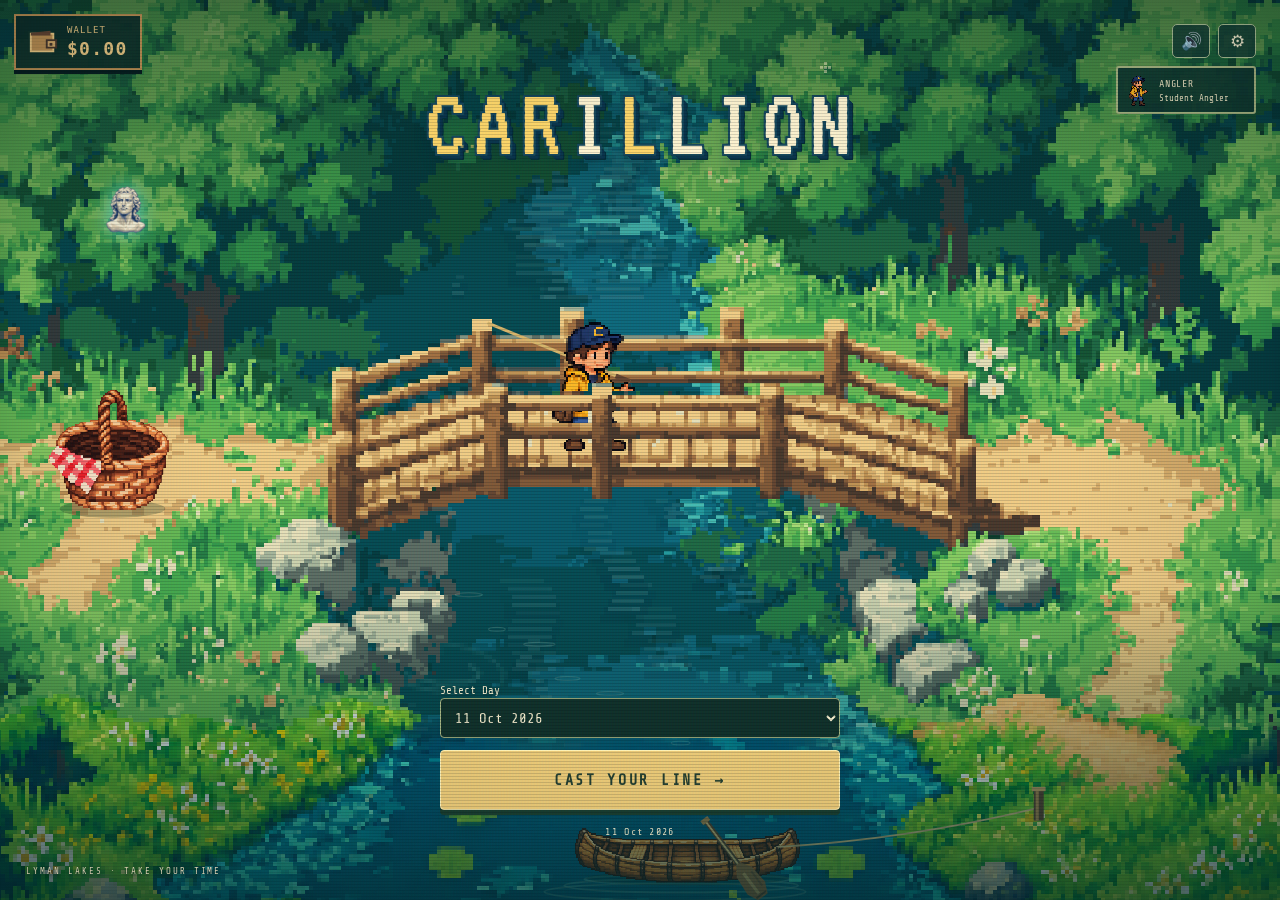
==== commit e8656f41: "Add 2026-10-11 daily question pack Adds the 11 Oct 2026 daily dive dataset with seven source-backed " ====
--- a/index.html
+++ b/index.html
@@ -69,6 +69,6 @@
 <section id="gameUI" class="hidden" aria-live="polite"><div class="hud"><div class="hud-depth"><small>FISH</small><b id="hudDepth">0m</b></div><div class="hud-progress"><div id="steps"></div><small id="stepLabel">PROMPT 1 OF 7</small></div><div class="hud-score"><small>SCORE</small><b id="hudScore">0</b></div></div><div class="prompt-card"><small id="promptIndex">PROMPT 1 OF 7</small><p id="promptText"></p><div class="rarity">Rarity is revealed when your fish breaks the surface.</div></div><div class="depth-landing hidden" id="depthLanding"><i class="drop-line"></i><div class="landing-line"><span id="landingTier"></span></div><div class="sinking-card" id="sinkingCard"></div></div><div class="answer-result hidden" id="answerResult"><div class="bubble-pop"><i></i><i></i><i></i></div><b id="answerTier"></b><p id="acceptedAnswer"></p><strong id="answerPoints"></strong><small id="answerNote"></small></div><div class="soft-fill hidden" id="softFill"></div><div class="input-feedback hidden" id="inputFeedback"></div><div class="descend-note hidden" id="descendNote">DESCENDING…</div><div class="answer-dock" id="answer-dock"><div class="timer-dial"><span id="countdown">25</span></div><form class="answer" id="answerForm"><input id="answerInput" autocomplete="off" placeholder="Type one answer…" maxlength="80" required><button>CAST</button></form></div><button class="descend-btn hidden" id="descendBtn">DESCEND ▼</button></section>
 <section class="summary-screen hidden" id="summaryScreen" aria-label="Dive summary"><div class="summary-wrap"><header class="summary-head"><div><div class="summary-brand">CARILLION</div><small class="summary-kicker" id="summaryDive">DAILY DIVE COMPLETE</small><div class="summary-total" id="summaryScore">0</div><div class="summary-depth" id="summaryDepth">0m</div></div><div class="score-position"><small>YOUR SCORE · OUT OF THE CURATED SET MAXIMUM</small><div class="score-track"><i id="scoreTrackFill" style="width:0%"></i></div><small id="scorePositionText">0 / 700 points</small></div></header><section class="summary-section"><h2>THE BEARING</h2><div class="bearing"><span><b>0–150m</b>New Student</span><span><b>151–250m</b>Cum Laude</span><span><b>251–350m</b>Rare</span><span><b>351–449m</b>Summa Cum Laude</span><span><b>450m+</b>Carillionaire</span></div></section><section class="summary-section"><h2>THE CATCH · TAP A ROUND FOR EVERY ANSWER</h2><div class="catch-list" id="catchList"></div></section><div class="summary-actions"><button id="playAgain">FISH AGAIN</button></div></div></section><section class="bottom" id="home"><a class="privacy" href="#" data-toast="Privacy choices">Privacy</a><button class="begin" id="begin">CAST YOUR LINE →</button><div class="bottomrow"><span>DAILY CATCH № 74</span><div class="bottomnav"></div></div></section>
 <div class="modal" id="modal"><section class="dialog"><button class="close" id="close" aria-label="Close">×</button><div id="dialogContent"></div></section></div><div class="toast" id="toast"></div>
-<div class="fishing-caption">LYMAN LAKES · TAKE YOUR TIME</div><div class="crt-effect" id="crtEffect" aria-hidden="true" hidden></div></main><script src="questions-days.js?v=2026-10-03-default"></script>
+<div class="fishing-caption">LYMAN LAKES · TAKE YOUR TIME</div><div class="crt-effect" id="crtEffect" aria-hidden="true" hidden></div></main><script src="questions-days.js?v=2026-10-11-default"></script>
 <script src="game-core.js?v=loon-audio-1"></script>
 <script src="theme.js?v=autumn-2"></script><script src="game-ui.js?v=crt-1"></script><script src="fishing-sprites.js?v=bridge-swim-2"></script><script src="fishing.js?v=bridge-swim-2"></script><script src="loon-audio.js?v=2"></script><script src="loon-fight.js?v=audit-4"></script><script src="fishing-game.js?v=loon-question-seven-1"></script><script src="pregame-play.js?v=angler-picker-restored-1"></script><script src="harbour.js?v=boarding-range-1"></script></body></html>
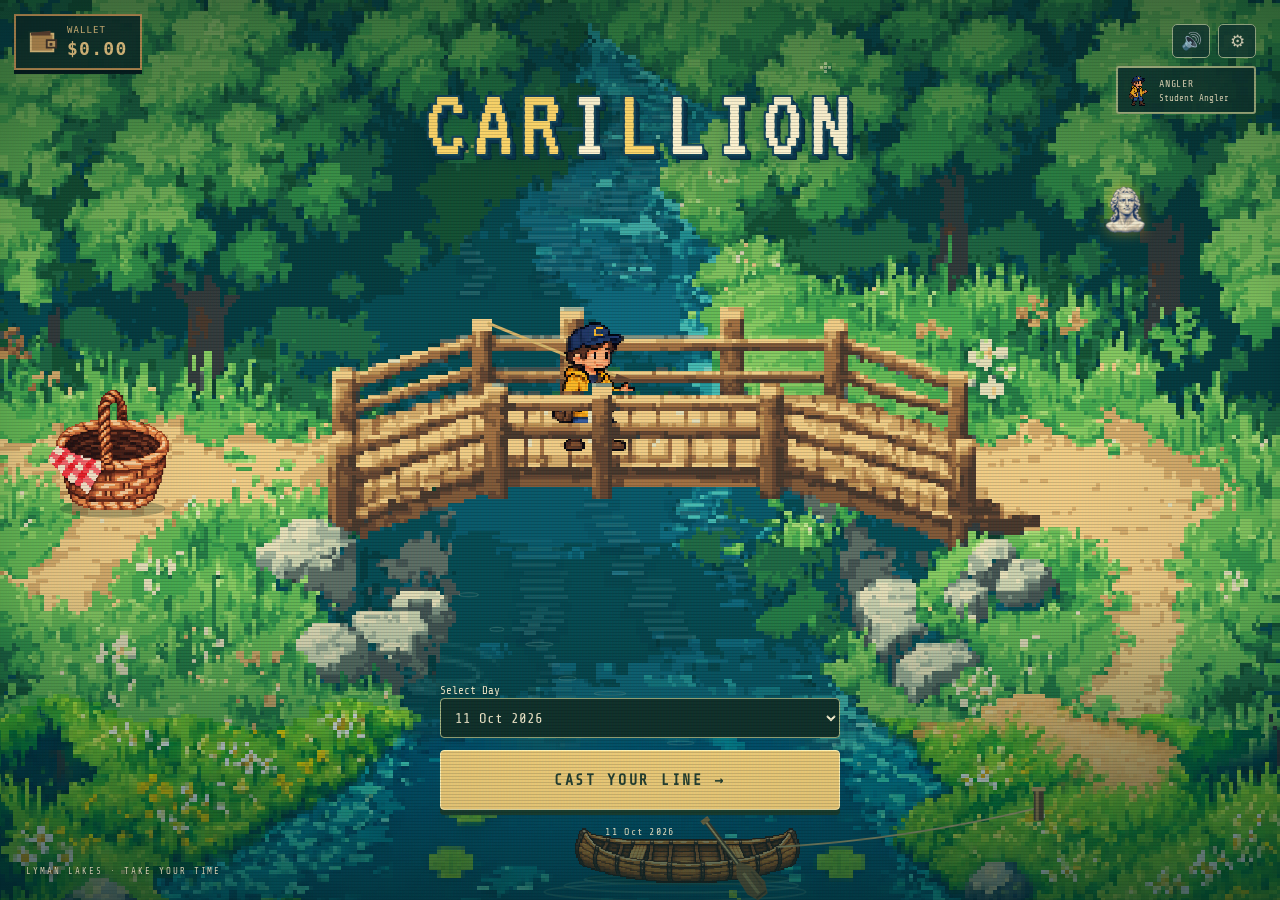
==== commit 130ecbd3: "Randomize the loon encounter question Choose a question at random for the loon encounter and trigger" ====
--- a/index.html
+++ b/index.html
@@ -71,4 +71,4 @@
 <div class="modal" id="modal"><section class="dialog"><button class="close" id="close" aria-label="Close">×</button><div id="dialogContent"></div></section></div><div class="toast" id="toast"></div>
 <div class="fishing-caption">LYMAN LAKES · TAKE YOUR TIME</div><div class="crt-effect" id="crtEffect" aria-hidden="true" hidden></div></main><script src="questions-days.js?v=2026-10-11-default"></script>
 <script src="game-core.js?v=loon-audio-1"></script>
-<script src="theme.js?v=autumn-2"></script><script src="game-ui.js?v=crt-1"></script><script src="fishing-sprites.js?v=bridge-swim-2"></script><script src="fishing.js?v=bridge-swim-2"></script><script src="loon-audio.js?v=2"></script><script src="loon-fight.js?v=audit-4"></script><script src="fishing-game.js?v=loon-question-seven-1"></script><script src="pregame-play.js?v=angler-picker-restored-1"></script><script src="harbour.js?v=boarding-range-1"></script></body></html>
+<script src="theme.js?v=autumn-2"></script><script src="game-ui.js?v=crt-1"></script><script src="fishing-sprites.js?v=bridge-swim-2"></script><script src="fishing.js?v=bridge-swim-2"></script><script src="loon-audio.js?v=2"></script><script src="loon-fight.js?v=audit-4"></script><script src="fishing-game.js?v=random-loon-1"></script><script src="pregame-play.js?v=angler-picker-restored-1"></script><script src="harbour.js?v=boarding-range-1"></script></body></html>
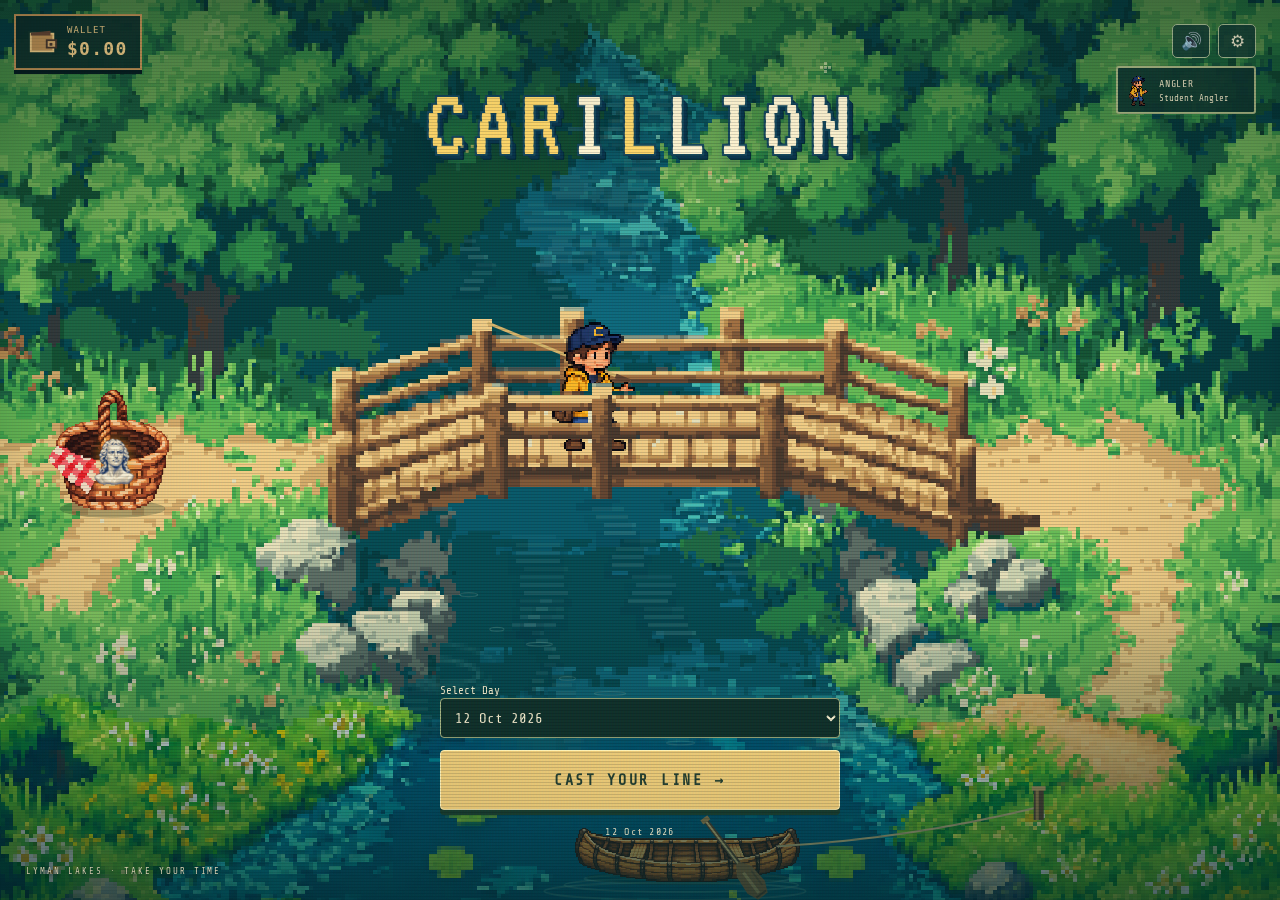
==== commit ec84b1fa: "Add October 12 daily question pack Add seven curated question sets covering AP courses, chess, USB c" ====
--- a/index.html
+++ b/index.html
@@ -69,6 +69,6 @@
 <section id="gameUI" class="hidden" aria-live="polite"><div class="hud"><div class="hud-depth"><small>FISH</small><b id="hudDepth">0m</b></div><div class="hud-progress"><div id="steps"></div><small id="stepLabel">PROMPT 1 OF 7</small></div><div class="hud-score"><small>SCORE</small><b id="hudScore">0</b></div></div><div class="prompt-card"><small id="promptIndex">PROMPT 1 OF 7</small><p id="promptText"></p><div class="rarity">Rarity is revealed when your fish breaks the surface.</div></div><div class="depth-landing hidden" id="depthLanding"><i class="drop-line"></i><div class="landing-line"><span id="landingTier"></span></div><div class="sinking-card" id="sinkingCard"></div></div><div class="answer-result hidden" id="answerResult"><div class="bubble-pop"><i></i><i></i><i></i></div><b id="answerTier"></b><p id="acceptedAnswer"></p><strong id="answerPoints"></strong><small id="answerNote"></small></div><div class="soft-fill hidden" id="softFill"></div><div class="input-feedback hidden" id="inputFeedback"></div><div class="descend-note hidden" id="descendNote">DESCENDING…</div><div class="answer-dock" id="answer-dock"><div class="timer-dial"><span id="countdown">25</span></div><form class="answer" id="answerForm"><input id="answerInput" autocomplete="off" placeholder="Type one answer…" maxlength="80" required><button>CAST</button></form></div><button class="descend-btn hidden" id="descendBtn">DESCEND ▼</button></section>
 <section class="summary-screen hidden" id="summaryScreen" aria-label="Dive summary"><div class="summary-wrap"><header class="summary-head"><div><div class="summary-brand">CARILLION</div><small class="summary-kicker" id="summaryDive">DAILY DIVE COMPLETE</small><div class="summary-total" id="summaryScore">0</div><div class="summary-depth" id="summaryDepth">0m</div></div><div class="score-position"><small>YOUR SCORE · OUT OF THE CURATED SET MAXIMUM</small><div class="score-track"><i id="scoreTrackFill" style="width:0%"></i></div><small id="scorePositionText">0 / 700 points</small></div></header><section class="summary-section"><h2>THE BEARING</h2><div class="bearing"><span><b>0–150m</b>New Student</span><span><b>151–250m</b>Cum Laude</span><span><b>251–350m</b>Rare</span><span><b>351–449m</b>Summa Cum Laude</span><span><b>450m+</b>Carillionaire</span></div></section><section class="summary-section"><h2>THE CATCH · TAP A ROUND FOR EVERY ANSWER</h2><div class="catch-list" id="catchList"></div></section><div class="summary-actions"><button id="playAgain">FISH AGAIN</button></div></div></section><section class="bottom" id="home"><a class="privacy" href="#" data-toast="Privacy choices">Privacy</a><button class="begin" id="begin">CAST YOUR LINE →</button><div class="bottomrow"><span>DAILY CATCH № 74</span><div class="bottomnav"></div></div></section>
 <div class="modal" id="modal"><section class="dialog"><button class="close" id="close" aria-label="Close">×</button><div id="dialogContent"></div></section></div><div class="toast" id="toast"></div>
-<div class="fishing-caption">LYMAN LAKES · TAKE YOUR TIME</div><div class="crt-effect" id="crtEffect" aria-hidden="true" hidden></div></main><script src="questions-days.js?v=2026-10-11-default"></script>
+<div class="fishing-caption">LYMAN LAKES · TAKE YOUR TIME</div><div class="crt-effect" id="crtEffect" aria-hidden="true" hidden></div></main><script src="questions-days.js?v=2026-10-12-esoteric-1"></script>
 <script src="game-core.js?v=loon-audio-1"></script>
 <script src="theme.js?v=autumn-2"></script><script src="game-ui.js?v=crt-1"></script><script src="fishing-sprites.js?v=bridge-swim-2"></script><script src="fishing.js?v=bridge-swim-2"></script><script src="loon-audio.js?v=2"></script><script src="loon-fight.js?v=audit-4"></script><script src="fishing-game.js?v=random-loon-1"></script><script src="pregame-play.js?v=angler-picker-restored-1"></script><script src="harbour.js?v=boarding-range-1"></script></body></html>
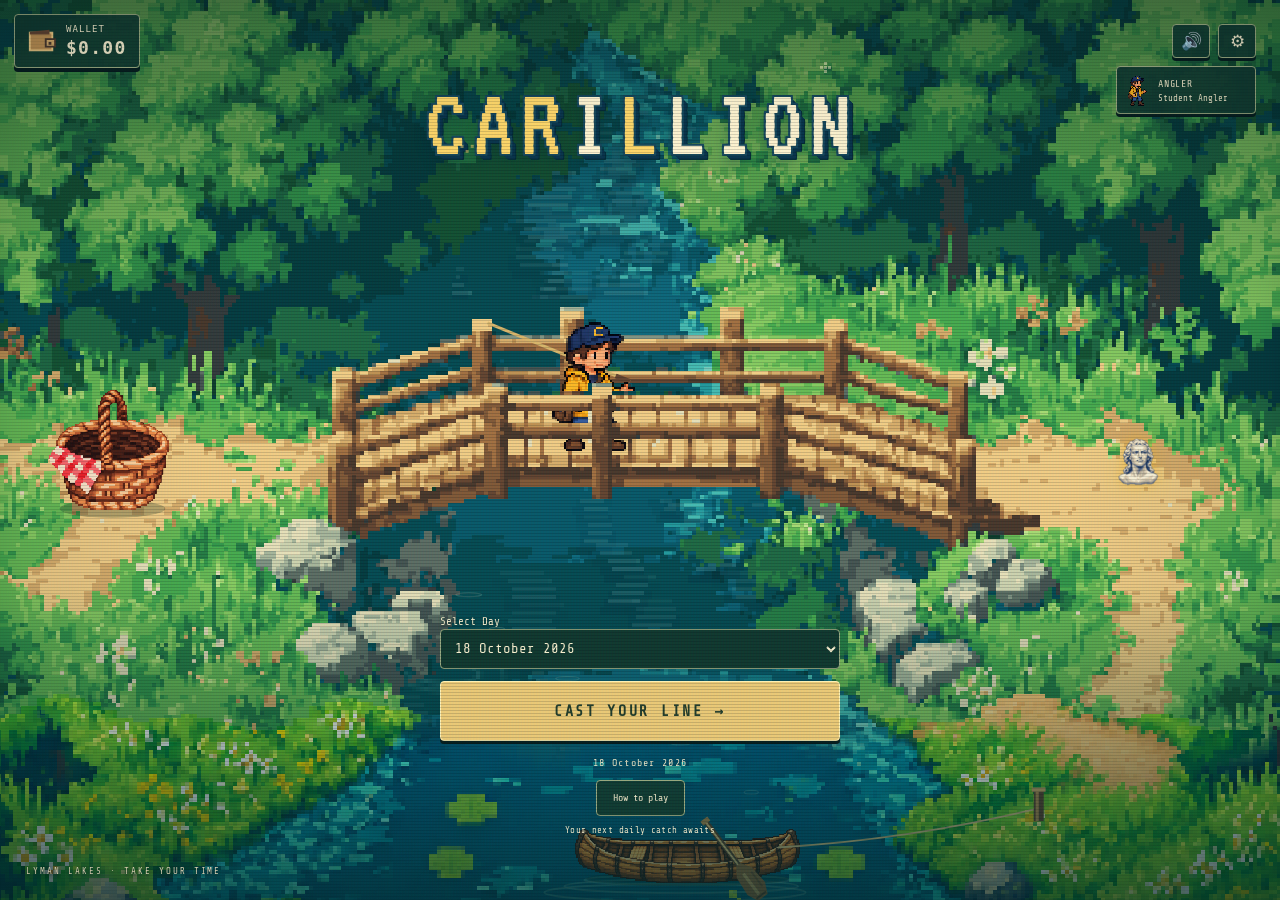
==== commit 9118efbd: "Add daily question pack and fishing UX Add the 18 October question pack with curated answer banks an" ====
--- a/index.html
+++ b/index.html
@@ -11,7 +11,7 @@
 .sinking-card{position:absolute;z-index:10;left:50%;top:29%;min-width:190px;max-width:min(70vw,380px);padding:15px 26px;background:linear-gradient(145deg,#13233bf8,#081425f8);border:2px solid var(--rank-color,#7feaff);box-shadow:5px 0 #07111f,-5px 0 #07111f,0 5px #07111f,0 -5px #07111f,0 0 18px color-mix(in srgb,var(--rank-color,#7feaff) 25%,transparent);color:var(--rank-color,#dff8ff);font-family:'VT323',monospace;font-size:clamp(25px,4vw,38px);line-height:1;text-align:center;letter-spacing:.06em;opacity:0;pointer-events:none;transform:translate(-50%,-25px);text-shadow:0 0 9px color-mix(in srgb,var(--rank-color,#7feaff) 45%,transparent)}.sinking-card:before{content:'';position:absolute;left:50%;bottom:100%;width:11px;height:11px;border:2px solid #b8e9fa99;border-radius:50%;box-shadow:-22px 20px 0 -2px #b8e9fa77,18px 30px 0 -3px #b8e9fa77,5px 53px 0 -2px #b8e9fa66,-15px 64px 0 -4px #b8e9fa66;animation:bubble-column 1.2s linear infinite}.sinking-card:after{content:'▼';font-size:.65em;margin-left:14px;vertical-align:12%}.sinking-card.sink{animation:answer-sinks var(--sink-duration,1.85s) cubic-bezier(.16,.7,.25,1) both}@keyframes answer-sinks{0%{opacity:0;transform:translate(-50%,-34px) scale(.94)}12%{opacity:1;transform:translate(-50%,-2px) scale(1)}75%{opacity:1;transform:translate(-50%,var(--sink-distance,34vh)) scale(.93)}100%{opacity:0;transform:translate(-50%,calc(var(--sink-distance,34vh) + 13vh)) scale(.86)}}@keyframes bubble-column{to{transform:translateY(-34px);opacity:.2}}
 #gameUI{isolation:isolate}.hud-depth,.hud-score{background:linear-gradient(145deg,#102640ee,#07111fed);border-color:#2d5579;box-shadow:4px 0 #07111f,-4px 0 #07111f,0 4px #07111f,0 -4px #07111f,0 0 0 1px #4de3ff22}.hud-progress #steps{padding:4px 6px;background:#07111fa8;border:1px solid #203e5a}.hud-progress i{transition:background .25s,box-shadow .25s}.hud-progress i.done{box-shadow:0 0 9px #f3b61d88}.prompt-card{background:linear-gradient(145deg,#10243df5,#081321f5);border-color:#315473;box-shadow:6px 0 #07111f,-6px 0 #07111f,0 6px #07111f,0 -6px #07111f,0 0 0 1px #4de3ff22,0 14px 38px #02081299}.prompt-card:before{content:'';position:absolute;left:10%;right:10%;top:-2px;height:2px;background:linear-gradient(90deg,transparent,#4de3ff99,transparent)}.prompt-card:after{content:'';position:absolute;inset:0;pointer-events:none;background:repeating-linear-gradient(0deg,#ffffff05 0 1px,transparent 1px 4px)}.answer-dock{transition:opacity .22s ease,transform .22s ease}.answer-dock .answer input{transition:border-color .18s ease,box-shadow .18s ease}.answer-dock .answer input:focus{border-color:#4de3ff;box-shadow:0 5px #06101d,0 0 18px #4de3ff2b}.answer-dock .answer button,.descend-btn{transition:transform .15s ease,filter .15s ease,box-shadow .15s ease}.answer-dock .answer button:hover,.descend-btn:hover{filter:brightness(1.12);box-shadow:0 0 18px #4de3ff55}.answer-dock .answer button:active,.descend-btn:active{transform:translateY(3px)}.answer-result{filter:drop-shadow(0 12px 22px #020813aa)}
 .descend-btn:active{transform:translate(-50%,3px)}.schiller-companion{position:absolute;z-index:80;left:72%;top:66%;width:48px;pointer-events:none;will-change:left,top,transform;transition:left 1.05s cubic-bezier(.18,.84,.22,1),top 1.05s cubic-bezier(.18,.84,.22,1),transform .22s ease;filter:drop-shadow(0 0 7px #f3b61d88)}.schiller-companion img{display:block;width:100%;height:auto;image-rendering:auto;animation:schiller-swim 2.4s ease-in-out infinite;transform-origin:center}.schiller-companion.darting{transition-duration:.56s;filter:drop-shadow(0 0 10px #4de3ffaa)}.schiller-companion.darting img{animation:schiller-dart .9s ease-out both}.schiller-companion.looping img{animation:schiller-loop 1.15s ease-in-out both}.schiller-companion.jetting img{animation:schiller-jet .9s ease-out both}@keyframes schiller-swim{0%,100%{transform:translateY(0) rotate(-4deg) scaleX(var(--schiller-facing,1))}25%{transform:translateY(-7px) rotate(2deg) scaleX(var(--schiller-facing,1)) scale(.96,1)}50%{transform:translateY(-2px) rotate(5deg) scaleX(var(--schiller-facing,1))}75%{transform:translateY(-9px) rotate(-2deg) scaleX(var(--schiller-facing,1)) scale(.97,1)}}@keyframes schiller-dart{0%{transform:translateX(0) scaleX(var(--schiller-facing,1)) rotate(0)}28%{transform:translateX(24px) scaleX(var(--schiller-facing,1)) rotate(7deg)}50%{transform:translateX(30px) scaleX(var(--schiller-facing,1)) scaleX(-1) rotate(-5deg)}78%{transform:translateX(-6px) scaleX(var(--schiller-facing,1)) scaleX(-1) rotate(3deg)}100%{transform:translateX(0) scaleX(var(--schiller-facing,1)) rotate(0)}}@keyframes schiller-loop{0%{transform:rotate(0) translateY(0) scale(1)}30%{transform:rotate(-140deg) translateY(-24px) scale(1.12)}60%{transform:rotate(-280deg) translateY(-10px) scale(1.16)}100%{transform:rotate(-360deg) translateY(0) scale(1)}}@keyframes schiller-jet{0%{transform:translateY(0) scale(1) rotate(0)}24%{transform:translateY(6px) scale(1.2,.76)}52%{transform:translateY(-34px) scale(.86,1.22) rotate(-7deg)}76%{transform:translateY(-14px) scale(1.04,.96) rotate(4deg)}100%{transform:translateY(0) scale(1) rotate(0)}}.depth-landing{position:absolute;z-index:36;inset:0;pointer-events:none;--line-y:48vh;--sink-to:30vh}.depth-landing .drop-line{position:absolute;left:50%;top:18vh;width:2px;height:calc(var(--line-y) - 18vh);background:linear-gradient(#bcecff33,var(--rank-color));transform-origin:top;opacity:.85}.depth-landing .landing-line{display:none;position:absolute;left:0;right:0;top:var(--line-y);height:2px;background:repeating-linear-gradient(90deg,var(--rank-color) 0 8px,transparent 8px 13px);box-shadow:0 0 13px color-mix(in srgb,var(--rank-color) 45%,transparent);transform-origin:center}.depth-landing .landing-line span{position:absolute;right:5%;bottom:8px;color:var(--rank-color);font-size:10px;letter-spacing:.2em;text-shadow:0 0 8px var(--rank-color)}.depth-landing .sinking-card{top:18vh;animation:none;opacity:0}.depth-landing.active .drop-line{animation:landing-drop-line 1.55s cubic-bezier(.42,0,.72,1) both}.depth-landing.active .landing-line{animation:landing-line-flash 1.75s ease-out both}.depth-landing.active .sinking-card{animation:landing-chip 1.55s cubic-bezier(.38,.02,.62,1) both}@keyframes landing-drop-line{0%{transform:scaleY(0);opacity:.15}82%,100%{transform:scaleY(1);opacity:.9}}@keyframes landing-chip{0%{opacity:0;transform:translate(-50%,-12px) rotate(-1.5deg) scale(.92)}10%{opacity:1;transform:translate(calc(-50% + 4px),4px) rotate(1deg) scale(1)}28%{transform:translate(calc(-50% - 7px),calc(var(--sink-to)*.22)) rotate(-1.2deg) scale(.995)}49%{transform:translate(calc(-50% + 6px),calc(var(--sink-to)*.48)) rotate(.8deg) scale(.985)}70%{transform:translate(calc(-50% - 3px),calc(var(--sink-to)*.72)) rotate(-.5deg) scale(.975)}88%{transform:translate(calc(-50% + 2px),calc(var(--sink-to) - 5px)) rotate(.25deg) scale(.968)}100%{opacity:1;transform:translate(-50%,var(--sink-to)) rotate(0) scale(.965)}}@keyframes landing-line-flash{0%,68%{opacity:.32;filter:brightness(1)}82%{opacity:1;filter:brightness(3)}100%{opacity:1;filter:brightness(1)}}@media(max-width:650px){.schiller-companion{width:40px}.depth-landing .landing-line span{right:3%;font-size:8px}}
-</style><link rel="stylesheet" href="fishing.css?v=angler-picker-restored-1"><link rel="stylesheet" href="pregame-play.css?v=2"><link rel="stylesheet" href="loon-fight.css?v=audit-2"><link rel="stylesheet" href="harbour.css?v=audit-1"><link rel="stylesheet" href="theme.css?v=autumn-2"></head>
+</style><link rel="stylesheet" href="fishing.css?v=angler-picker-restored-1"><link rel="stylesheet" href="pregame-play.css?v=2"><link rel="stylesheet" href="loon-fight.css?v=audit-2"><link rel="stylesheet" href="harbour.css?v=audit-1"><link rel="stylesheet" href="theme.css?v=autumn-2"><link rel="stylesheet" href="presentation.css?v=1"></head>
 <body><main class="game" id="game"><canvas class="pixel-scene" id="scene" aria-hidden="true"></canvas><svg class="campus-shore" id="campusShore" viewBox="0 0 1600 400" preserveAspectRatio="none" aria-hidden="true">
 <defs><linearGradient id="stone" x2="0" y2="1"><stop stop-color="#c8c0ac"/><stop offset="1" stop-color="#8d8575"/></linearGradient><linearGradient id="brick" x2="0" y2="1"><stop stop-color="#80654c"/><stop offset="1" stop-color="#574235"/></linearGradient><linearGradient id="glass" x2="0" y2="1"><stop stop-color="#a8d2dc"/><stop offset="1" stop-color="#36586a"/></linearGradient></defs>
 <!-- 1. Skinner Memorial Chapel, with the Carleton sign in front -->
@@ -71,4 +71,4 @@
 <div class="modal" id="modal"><section class="dialog"><button class="close" id="close" aria-label="Close">×</button><div id="dialogContent"></div></section></div><div class="toast" id="toast"></div>
 <div class="fishing-caption">LYMAN LAKES · TAKE YOUR TIME</div><div class="crt-effect" id="crtEffect" aria-hidden="true" hidden></div></main><script src="questions-days.js?v=2026-10-12-esoteric-1"></script>
 <script src="game-core.js?v=loon-audio-1"></script>
-<script src="theme.js?v=autumn-2"></script><script src="game-ui.js?v=crt-1"></script><script src="fishing-sprites.js?v=bridge-swim-2"></script><script src="fishing.js?v=bridge-swim-2"></script><script src="loon-audio.js?v=2"></script><script src="loon-fight.js?v=audit-4"></script><script src="fishing-game.js?v=random-loon-1"></script><script src="pregame-play.js?v=angler-picker-restored-1"></script><script src="harbour.js?v=boarding-range-1"></script></body></html>
+<script src="theme.js?v=autumn-2"></script><script src="game-ui.js?v=crt-1"></script><script src="fishing-sprites.js?v=bridge-swim-2"></script><script src="fishing.js?v=bridge-swim-2"></script><script src="loon-audio.js?v=2"></script><script src="loon-fight.js?v=audit-4"></script><script src="player-progress.js?v=1"></script><script src="fishing-game.js?v=random-loon-1"></script><script src="pregame-play.js?v=angler-picker-restored-1"></script><script src="harbour.js?v=boarding-range-1"></script></body></html>
--- a/presentation.css
+++ b/presentation.css
@@ -0,0 +1,162 @@
+/* Shared interface finish. Loaded after seasonal and scene-specific styles. */
+:root {
+  --ui-panel: #133b31f2;
+  --ui-panel-solid: #12382f;
+  --ui-border: #9aaa80;
+  --ui-text: #f7efcf;
+  --ui-muted: #c3d0b0;
+  --ui-accent: #e8c879;
+  --ui-accent-hover: #f5d98c;
+  --ui-accent-border: #fff0b6;
+  --ui-ink: #233c2b;
+  --ui-shadow: #071e1e;
+  --ui-radius: 4px;
+  --ui-fast: 140ms;
+  --ui-enter: 220ms;
+  --ui-ease: cubic-bezier(.2,.7,.3,1);
+}
+:root[data-theme="autumn"] {
+  --ui-panel: #352720f2;
+  --ui-panel-solid: #352720;
+  --ui-border: #a28a70;
+  --ui-text: #fff0d4;
+  --ui-muted: #d6bc9b;
+  --ui-accent: #dbc49d;
+  --ui-accent-hover: #e7d4b5;
+  --ui-accent-border: #e9dac1;
+  --ui-ink: #35251d;
+  --ui-shadow: #281e17;
+}
+
+/* Panels share an edge and depth without changing their layout or anchors. */
+:is(.dialog,.hud-depth,.hud-score,.prompt-card,.answer-result,.soft-fill,
+    .last-catch,.wallet,.harbour-caption,.shoppe-panel,.flight-message,
+    .loon-overlay:not(.chasing) .loon-panel) {
+  background: var(--ui-panel);
+  color: var(--ui-text);
+  border: 1px solid var(--ui-border);
+  border-radius: var(--ui-radius);
+  box-shadow: 0 4px 0 var(--ui-shadow);
+}
+:is(.flight-message h2,.loon-panel h2,.dialog h2) { color: var(--ui-accent); }
+:is(.flight-message small,.shoppe-items small,.answer-result small) { color: var(--ui-muted); }
+
+/* Primary actions use the same gold; secondary actions retain the panel color. */
+:is(.begin,.answer-dock .answer button,.descend-btn,.summary-actions button,
+    .share-buttons button,.dialog .action,.flight-hud button,.flight-message button,
+    .flight-flap,.loon-overlay button,.harbour-prompt) {
+  background: var(--ui-accent);
+  color: var(--ui-ink);
+  border: 1px solid var(--ui-accent-border);
+  border-radius: var(--ui-radius);
+  box-shadow: 0 3px 0 var(--ui-shadow);
+}
+:is(.icon,.walk-menu,.round-actions button,.harbour-caption button,
+    .shoppe-panel button,.loon-overlay button.secondary) {
+  background: var(--ui-panel);
+  color: var(--ui-text);
+  border: 1px solid var(--ui-border);
+  border-radius: var(--ui-radius);
+  box-shadow: 0 3px 0 var(--ui-shadow);
+}
+:is(.character-select,.pregame-settings select,.theme-setting select,#selectDay,
+    .answer-dock .answer input) {
+  background: var(--ui-panel-solid);
+  color: var(--ui-text);
+  border-color: var(--ui-border);
+  border-radius: var(--ui-radius);
+}
+.answer-dock .answer input::placeholder { color: var(--ui-muted); }
+.answer-dock .answer input:focus {
+  border-color: var(--ui-accent);
+  box-shadow: 0 0 0 2px color-mix(in srgb,var(--ui-accent) 25%,transparent);
+}
+
+/* Translate is independent of transform: centered controls keep their anchor. */
+:is(button,select,input,a,summary) {
+  transition: background-color var(--ui-fast) var(--ui-ease),
+    border-color var(--ui-fast) var(--ui-ease),
+    box-shadow var(--ui-fast) var(--ui-ease),
+    translate var(--ui-fast) var(--ui-ease);
+}
+:is(button,select,input,a,summary):focus-visible {
+  outline: 3px solid var(--ui-accent-border);
+  outline-offset: 3px;
+}
+@media (hover:hover) {
+  :is(.begin,.answer-dock .answer button,.descend-btn,.summary-actions button,
+      .share-buttons button,.dialog .action,.flight-hud button,.flight-message button,
+      .flight-flap,.loon-overlay button,.harbour-prompt):hover:not(:disabled) {
+    background: var(--ui-accent-hover);
+    filter: none;
+    box-shadow: 0 3px 0 var(--ui-shadow);
+  }
+  :is(.icon,.walk-menu,.round-actions button,.harbour-caption button,
+      .shoppe-panel button,.loon-overlay button.secondary):hover:not(:disabled) {
+    background: var(--ui-panel-solid);
+    border-color: var(--ui-accent);
+  }
+}
+:is(.begin,.icon,.walk-menu,.answer-dock .answer button,.descend-btn,
+    .summary-actions button,.share-buttons button,.dialog .action,.round-actions button,
+    .flight-hud button,.flight-message button,.flight-flap,.loon-overlay button,
+    .harbour-prompt,.harbour-caption button,.shoppe-panel button):active:not(:disabled) {
+  translate: 0 2px;
+  box-shadow: 0 1px 0 var(--ui-shadow);
+}
+.answer-dock .answer button:active { transform: none; }
+.descend-btn:active { transform: translateX(-50%); }
+button:disabled { cursor: default; }
+
+/* Fade in without overriding each component's positional transform. */
+@keyframes ui-appear { from { opacity: 0; } to { opacity: 1; } }
+@media (prefers-reduced-motion:no-preference) {
+  :is(.answer-result,.soft-fill,.input-feedback,.reward-toast,
+      .flight-message,.harbour-caption,.shoppe-panel,.loon-overlay:not(.chasing) .loon-panel) {
+    animation: ui-appear var(--ui-enter) var(--ui-ease) both;
+  }
+  .answer-dock { transition: opacity var(--ui-enter) var(--ui-ease),transform var(--ui-enter) var(--ui-ease); }
+}
+@media (prefers-reduced-motion:reduce) {
+  :is(button,select,input,a,summary):active { translate: none; }
+}
+
+/* The catch log and angler picker belong to the same lakeside interface. */
+.controls-top .angler-control {
+  background: var(--ui-panel);
+  color: var(--ui-text);
+  border: 1px solid var(--ui-border);
+  border-radius: var(--ui-radius);
+  box-shadow: 0 3px 0 var(--ui-shadow);
+}
+.summary-screen {
+  background: var(--ui-panel);
+  color: var(--ui-text);
+  scrollbar-color: var(--ui-accent) var(--ui-panel-solid);
+}
+:is(.catch-row,.log-row,.answer-bank,#sharePreview,.round-tidbit) {
+  background: var(--ui-panel-solid);
+  border-color: var(--ui-border);
+  color: var(--ui-text);
+}
+.catch-row>summary:hover { background: var(--ui-panel); }
+:is(.summary-brand,.summary-total,.catch-number,.log-row b,.distribution b,.source-note a) {
+  color: var(--ui-accent);
+  text-shadow: none;
+}
+:is(.summary-section h2,.catch-question,.catch-answer,.bank-answer) { color: var(--ui-text); }
+:is(.summary-kicker,.summary-label,.summary-depth,.score-position small,.source-note,.bank-answer small) { color: var(--ui-muted); }
+:is(.summary-head,.catch-body,.bank-answer,.distribution span,.score-track) { border-color: var(--ui-border); }
+.score-track { background: var(--ui-panel-solid); }
+.score-track i { background: var(--ui-accent); box-shadow: none; }
+
+.home-help { margin-top:12px; font-size:10px; line-height:1.5; color:var(--ui-text); }
+.home-help button { background:var(--ui-panel); border:1px solid var(--ui-border); border-radius:4px; color:var(--ui-text); padding:8px 16px; min-height:36px; font:inherit; cursor:pointer; }
+.home-help p { margin:8px 0 0; font-size:9px; letter-spacing:.04em; }
+.personal-record { color:var(--ui-accent); font-size:11px; line-height:1.6; letter-spacing:.04em; }
+.timer-dial.time-low { color:#ffe3bc; border-color:#eaaa73; }
+.timer-dial.time-low:before { background:conic-gradient(#eaaa73 calc(var(--time-left,1)*1turn),#59715755 0); }
+.round-actions { gap:8px; }
+.round-actions #roundCatchCount { margin-right:auto; }
+.dialog { max-height:85dvh; overflow-y:auto; }
+@media(max-height:600px) { .home-help { margin-top:5px; } .home-help p { margin-top:4px; } }
